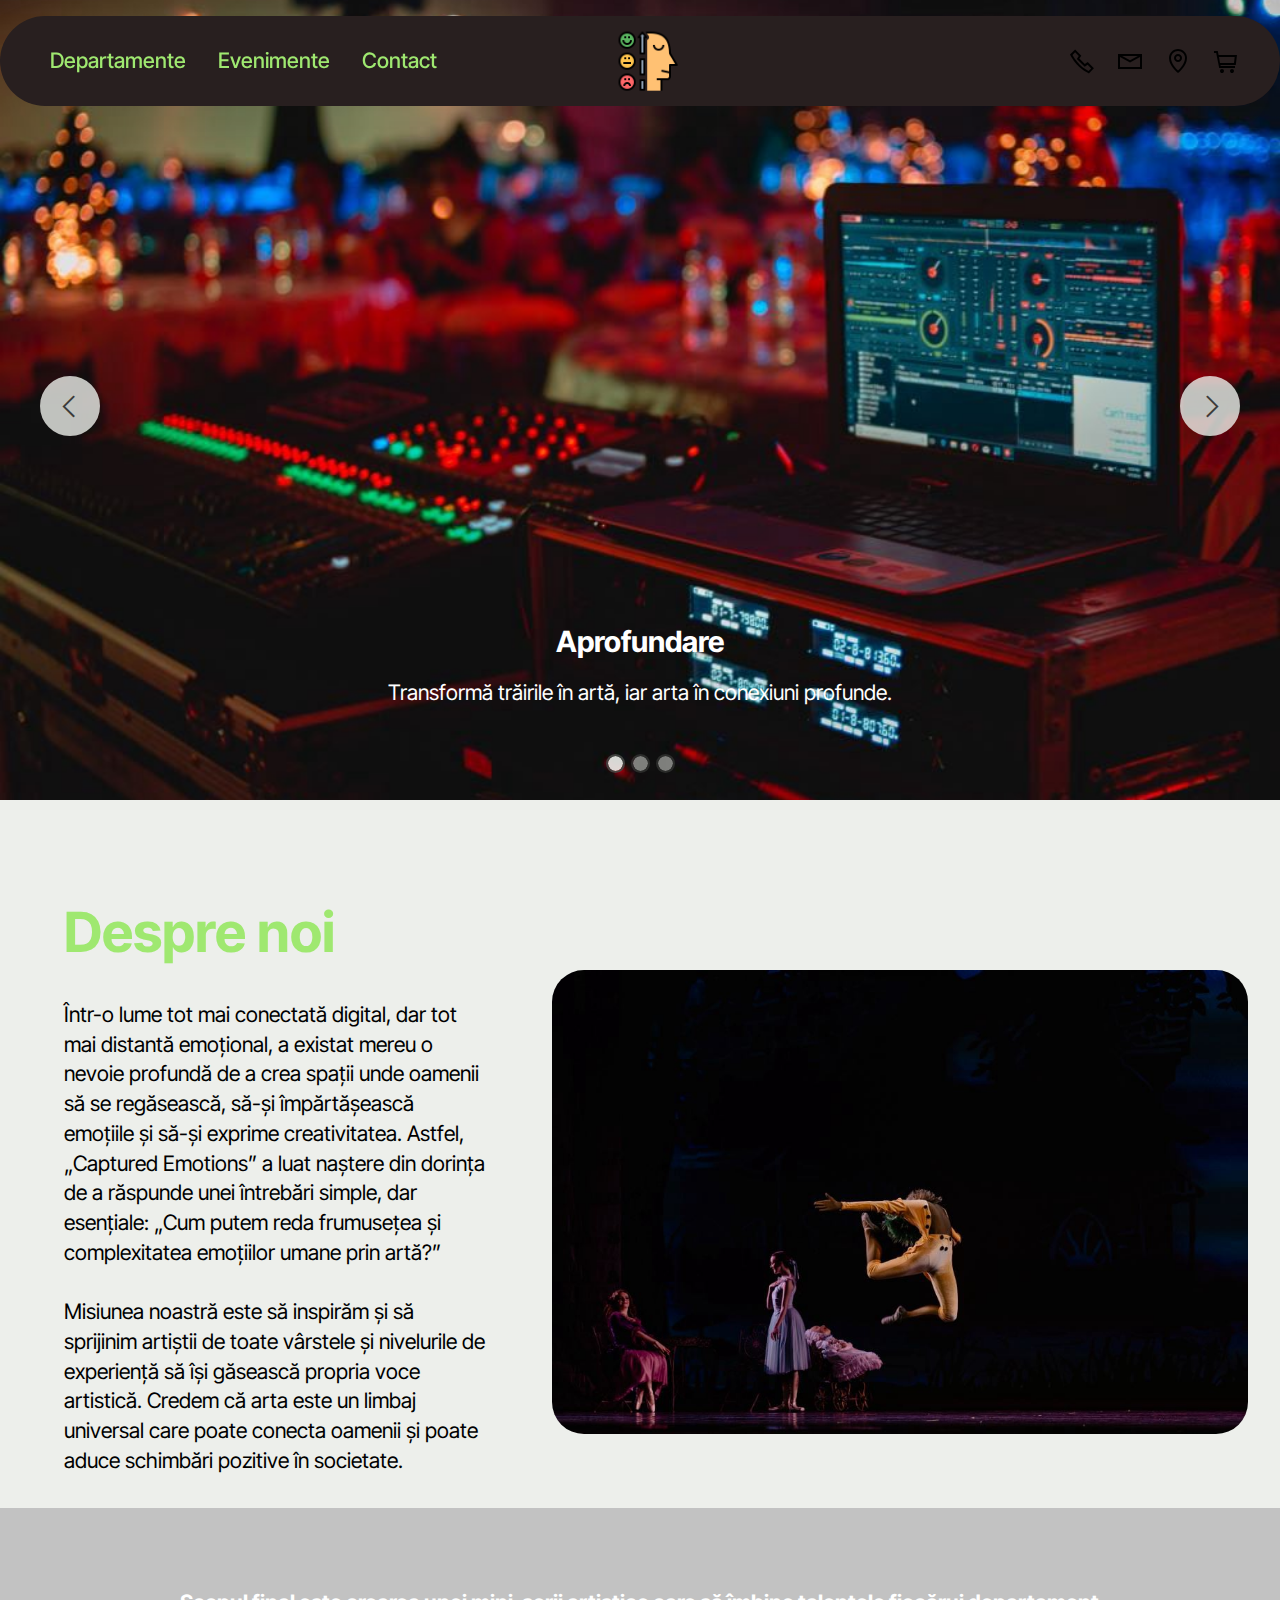
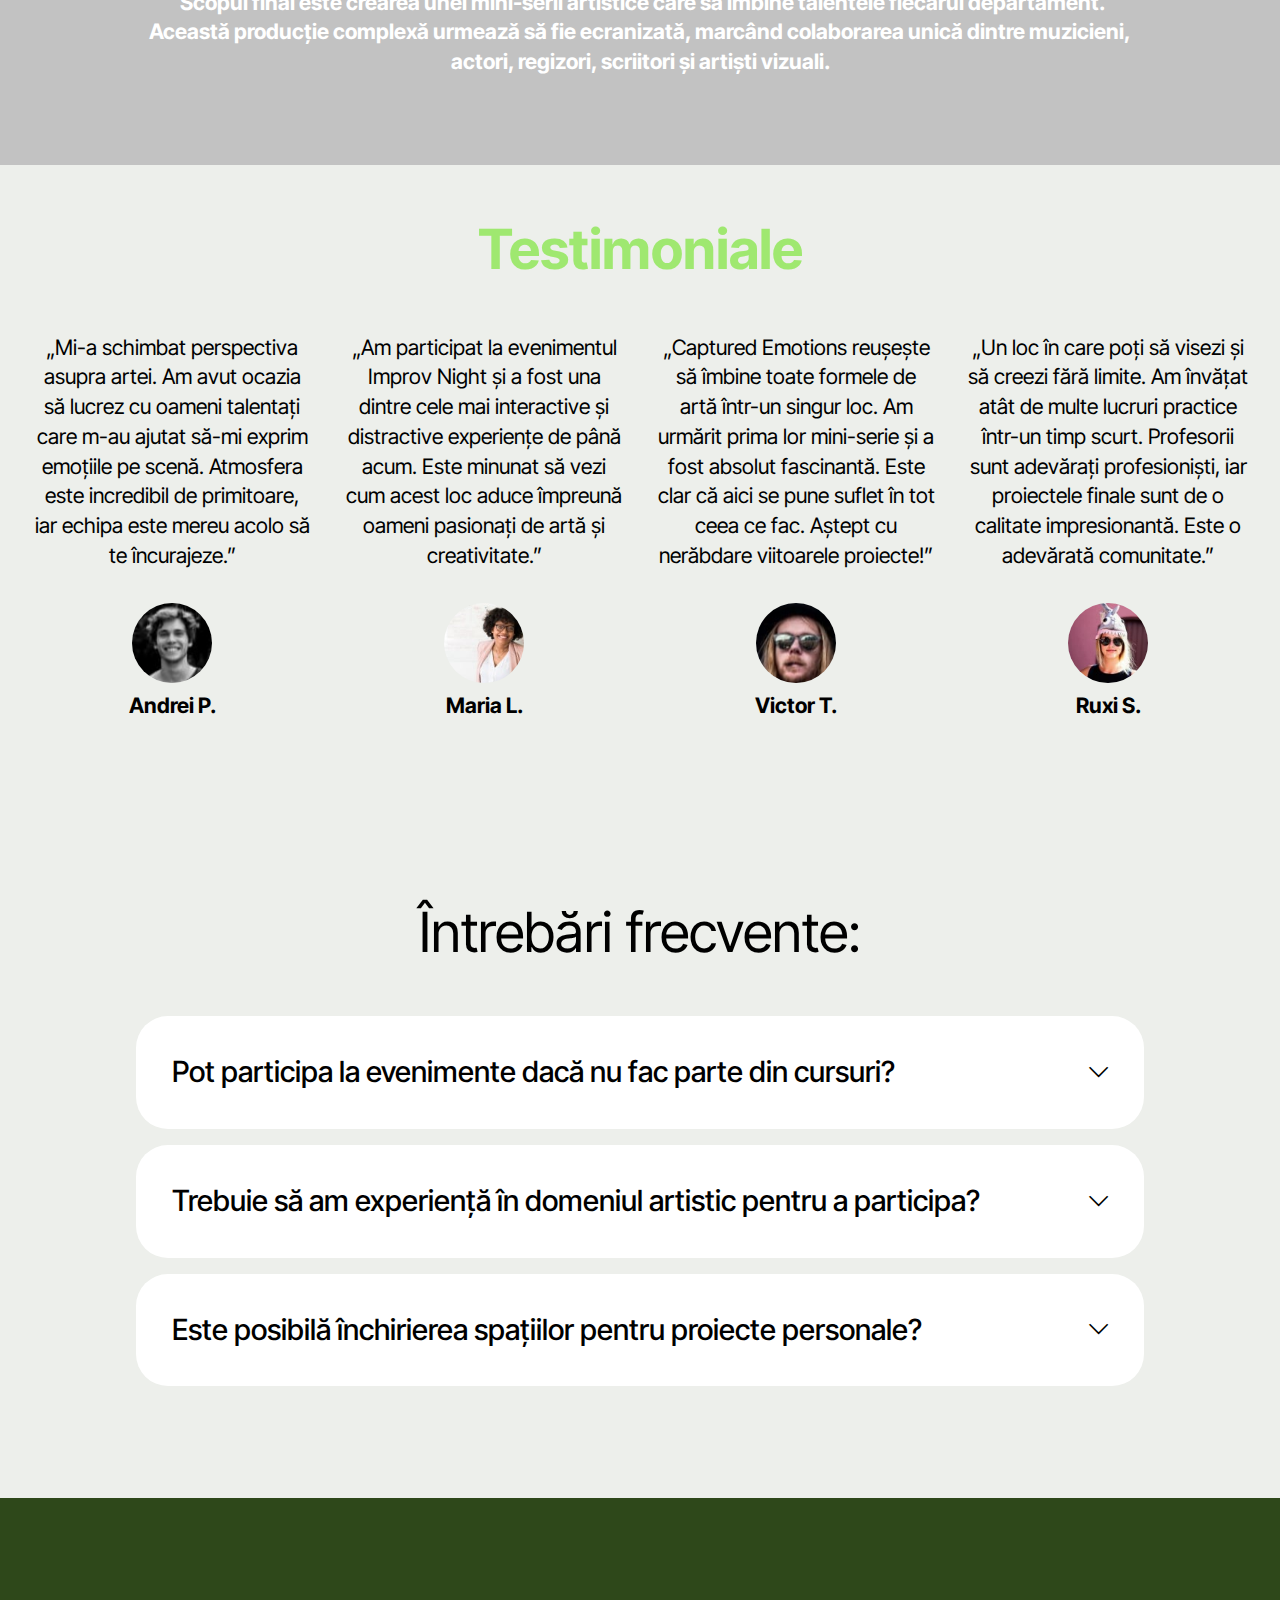
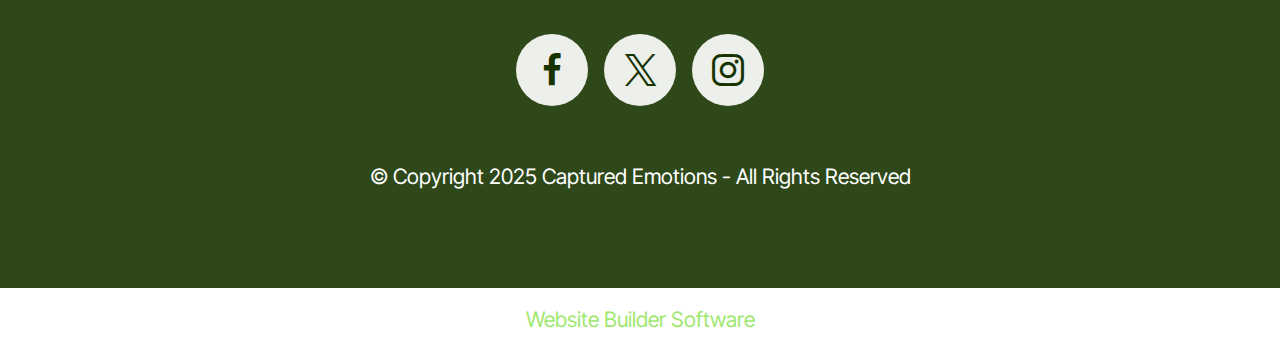
==== index.html @ 57673e03 "prima varianta a site-ului" ====
<!DOCTYPE html>
<html  >
<head>
  <!-- Site made with Mobirise Website Builder v5.9.18, https://mobirise.com -->
  <meta charset="UTF-8">
  <meta http-equiv="X-UA-Compatible" content="IE=edge">
  <meta name="generator" content="Mobirise v5.9.18, mobirise.com">
  <meta name="viewport" content="width=device-width, initial-scale=1, minimum-scale=1">
  <link rel="shortcut icon" href="assets/images/logo1-256x256.png" type="image/x-icon">
  <meta name="description" content="">
  
  
  <title>Home</title>
  <link rel="stylesheet" href="assets/web/assets/mobirise-icons2/mobirise2.css">
  <link rel="stylesheet" href="assets/bootstrap/css/bootstrap.min.css">
  <link rel="stylesheet" href="assets/bootstrap/css/bootstrap-grid.min.css">
  <link rel="stylesheet" href="assets/bootstrap/css/bootstrap-reboot.min.css">
  <link rel="stylesheet" href="assets/dropdown/css/style.css">
  <link rel="stylesheet" href="assets/socicon/css/styles.css">
  <link rel="stylesheet" href="assets/theme/css/style.css">
  <link rel="preload" href="https://fonts.googleapis.com/css?family=Inter+Tight:100,200,300,400,500,600,700,800,900,100i,200i,300i,400i,500i,600i,700i,800i,900i&display=swap" as="style" onload="this.onload=null;this.rel='stylesheet'">
  <noscript><link rel="stylesheet" href="https://fonts.googleapis.com/css?family=Inter+Tight:100,200,300,400,500,600,700,800,900,100i,200i,300i,400i,500i,600i,700i,800i,900i&display=swap"></noscript>
  <link rel="preload" as="style" href="assets/mobirise/css/mbr-additional.css?v=ZFbHJr"><link rel="stylesheet" href="assets/mobirise/css/mbr-additional.css?v=ZFbHJr" type="text/css">

  
  
  
</head>
<body>
  
  <section data-bs-version="5.1" class="menu menu3 cid-uA8SkKjH9A" once="menu" id="menu03-t">
	

	<nav class="navbar navbar-dropdown navbar-fixed-top navbar-expand-lg">
		<div class="container">
			<div class="navbar-brand">
				<span class="navbar-logo">
					
						<a href="index.html"><img src="assets/images/logo1-256x256.png" alt="logo captured emotions" style="height: 3.8rem;"></a>
					
				</span>
				
			</div>
			<button class="navbar-toggler" type="button" data-toggle="collapse" data-bs-toggle="collapse" data-target="#navbarSupportedContent" data-bs-target="#navbarSupportedContent" aria-controls="navbarNavAltMarkup" aria-expanded="false" aria-label="Toggle navigation">
				<div class="hamburger">
					<span></span>
					<span></span>
					<span></span>
					<span></span>
				</div>
			</button>
			<div class="collapse navbar-collapse" id="navbarSupportedContent">
				<ul class="navbar-nav nav-dropdown nav-right" data-app-modern-menu="true"><li class="nav-item">
						<a class="nav-link link text-primary display-4" href="page1.html">Departamente</a>
					</li>
					<li class="nav-item">
						<a class="nav-link link show text-primary display-4" href="page2.html" aria-expanded="false">Evenimente</a>
					</li>
					<li class="nav-item"><a class="nav-link link text-primary display-4" href="page3.html">Contact</a></li></ul>
				<div class="icons-menu">
					<a class="iconfont-wrapper" href="https://mobiri.se">
						<span class="p-2 mbr-iconfont mobi-mbri-phone mobi-mbri"></span>
					</a>
					<a class="iconfont-wrapper" href="https://mobiri.se">
						<span class="p-2 mbr-iconfont mobi-mbri-letter mobi-mbri"></span>
					</a>
					<a class="iconfont-wrapper" href="https://mobiri.se">
						<span class="p-2 mbr-iconfont mobi-mbri-map-pin mobi-mbri"></span>
					</a>
					<a class="iconfont-wrapper" href="https://mobiri.se">
						<span class="p-2 mbr-iconfont mobi-mbri-shopping-cart mobi-mbri"></span>
					</a>
				</div>
				
			</div>
		</div>
	</nav>
</section>

<section data-bs-version="5.1" class="slider3 cid-uA8SqcGTtY" id="slider03-u">
    
    <div class="carousel slide" id="uAfZjAQCF3" data-ride="carousel" data-bs-ride="carousel" data-interval="3000" data-bs-interval="3000">
        <ol class="carousel-indicators">
            <li data-slide-to="0" data-bs-slide-to="0" class="active" data-target="#uAfZjAQCF3" data-bs-target="#uAfZjAQCF3"></li>
            <li data-slide-to="1" data-bs-slide-to="1" data-target="#uAfZjAQCF3" data-bs-target="#uAfZjAQCF3"></li>
            <li data-slide-to="2" data-bs-slide-to="2" data-target="#uAfZjAQCF3" data-bs-target="#uAfZjAQCF3"></li>
        </ol>
        <div class="carousel-inner">
            <div class="carousel-item slider-image item active">
                <div class="item-wrapper">
                    <img class="d-block w-100" src="assets/images/sunet1-1000x667.jpg" alt="Mobirise Website Builder" data-slide-to="4" data-bs-slide-to="4">
                    
                    <div class="carousel-caption">
                        <h5 class="mbr-section-subtitle mbr-fonts-style mb-3 display-5">
                            <strong>Aprofundare</strong>
                        </h5>
                        <p class="mbr-section-text mbr-fonts-style mb-4 display-7">Transformă trăirile în artă, iar arta în conexiuni profunde.</p>
                             
                    </div>
                </div>
            </div><div class="carousel-item slider-image item">
                <div class="item-wrapper">
                    <img class="d-block w-100" src="assets/images/music1-1000x667.jpg" alt="Băiat care cântă la chitară cu multe lumini în spate" data-slide-to="0" data-bs-slide-to="0">
                    
                    <div class="carousel-caption">
                        <h5 class="mbr-section-subtitle mbr-fonts-style mb-3 display-5"><strong>Inspirație</strong></h5>
                        <p class="mbr-section-text mbr-fonts-style mb-4 display-7">Creează fără limite, trăiește fără rețineri.</p>
                             
                    </div>
                </div>
            </div>
            <div class="carousel-item slider-image item">
                <div class="item-wrapper">
                    <img class="d-block w-100" src="assets/images/jam1-1000x667.jpg" alt="Grup de oameni care asteaptă să intre la un eveniment" data-slide-to="1" data-bs-slide-to="1">
                    
                    <div class="carousel-caption">
                        <h5 class="mbr-section-subtitle mbr-fonts-style mb-3 display-5">
                            <strong>Experiență</strong>
                        </h5>
                        <p class="mbr-section-text mbr-fonts-style mb-4 display-7">Fiecare emoție are o poveste. Spune-o prin artă.</p>
                             
                    </div>
                </div>
            </div>
            
        </div>
        <a class="carousel-control carousel-control-prev" role="button" data-slide="prev" data-bs-slide="prev" href="#uAfZjAQCF3">
            <span class="mobi-mbri mobi-mbri-arrow-prev" aria-hidden="true"></span>
            <span class="sr-only visually-hidden">Previous</span>
        </a>
        <a class="carousel-control carousel-control-next" role="button" data-slide="next" data-bs-slide="next" href="#uAfZjAQCF3">
            <span class="mobi-mbri mobi-mbri-arrow-next" aria-hidden="true"></span>
            <span class="sr-only visually-hidden">Next</span>
        </a>
    </div>
</section>

<section data-bs-version="5.1" class="start article2 cid-uzYpY2FoyT" id="article02-2">
	

	
	

	<div class="container">
		<div class="row justify-content-center">
			<div class="col-12 col-md-12 col-lg-7 image-wrapper">
				<img class="w-100" src="assets/images/teatru1-1000x667.jpg" alt="grup de persoane care fac repetiții pentru o coregrafie.">
			</div>
			<div class="col-12 col-md-12 col-lg">
				<div class="text-wrapper align-left">
					<h1 class="mbr-section-title mbr-fonts-style mb-4 display-2"><strong>Despre noi</strong></h1>
					<p class="mbr-text align-left mbr-fonts-style mb-4 display-7">Într-o lume tot mai conectată digital, dar tot mai distantă emoțional, a existat mereu o nevoie profundă de a crea spații unde oamenii să se regăsească, să-și împărtășească emoțiile și să-și exprime creativitatea. Astfel, „Captured Emotions” a luat naștere din dorința de a răspunde unei întrebări simple, dar esențiale: „Cum putem reda frumusețea și complexitatea emoțiilor umane prin artă?”
<br>
<br>Misiunea noastră este să inspirăm și să sprijinim artiștii de toate vârstele și nivelurile de experiență să își găsească propria voce artistică. Credem că arta este un limbaj universal care poate conecta oamenii și poate aduce schimbări pozitive în societate.</p>
					
				</div>
			</div>
		</div>
	</div>
</section>

<section data-bs-version="5.1" class="article14 cid-uzYr34WGi6" id="article14-9">
    
    <div class="container">
        <div class="row justify-content-center">
            <div class="col-md-12 col-lg-10">
                <h3 class="mbr-section-title mbr-fonts-style display-7"><strong>&nbsp;Scopul final este crearea unei mini-serii artistice care să îmbine talentele fiecărui departament. Această producție complexă urmează să fie ecranizată, marcând colaborarea unică dintre muzicieni, actori, regizori, scriitori și artiști vizuali.</strong></h3>
                
            </div>
        </div>
    </div>
</section>

<section data-bs-version="5.1" class="people05 cid-uAb0Muv2iM" id="people05-v">
	

	
	
	<div class="container">
		<div class="row mb-5 justify-content-center">
			<div class="col-12 mb-0 content-head">
				<h3 class="mbr-section-title mbr-fonts-style align-center mb-0 display-2"><strong>Testimoniale</strong></h3>
				
			</div>
		</div>
		<div class="row">
			<div class="item features-without-image col-12 col-md-6 col-lg-3 active">
				<div class="item-wrapper">
					<div class="card-box align-left">
						<p class="card-text mbr-fonts-style display-7">„Mi-a schimbat perspectiva asupra artei. Am avut ocazia să lucrez cu oameni talentați care m-au ajutat să-mi exprim emoțiile pe scenă. Atmosfera este incredibil de primitoare, iar echipa este mereu acolo să te încurajeze.”</p>
						<div class="img-wrapper mt-4 mb-2">
							<img src="assets/images/andrei-160x93.jpeg" alt="poză alb negru cu un bărbat care zâmbește" data-slide-to="0" data-bs-slide-to="0">
						</div>
						<h5 class="card-title mbr-fonts-style display-7"><strong>Andrei P.</strong></h5>
					</div>
				</div>
			</div>
			<div class="item features-without-image col-12 col-md-6 col-lg-3">
				<div class="item-wrapper">
					<div class="card-box align-left">
						<p class="card-text mbr-fonts-style display-7">
							„Am participat la evenimentul Improv Night și a fost una dintre cele mai interactive și distractive experiențe de până acum. Este minunat să vezi cum acest loc aduce împreună oameni pasionați de artă și creativitate.”
						</p>
						<div class="img-wrapper mt-4 mb-2">
							<img src="assets/images/maria-160x107.jpg" data-slide-to="1" data-bs-slide-to="1" alt="femeie cu ochelari și păr afro, îmbracată într-un cardigan">
						</div>
						<h5 class="card-title mbr-fonts-style display-7"><strong>Maria L.</strong></h5>
					</div>
				</div>
			</div>
			<div class="item features-without-image col-12 col-md-6 col-lg-3">
				<div class="item-wrapper">
					<div class="card-box align-left">
						<p class="card-text mbr-fonts-style display-7">
							„Captured Emotions reușește să îmbine toate formele de artă într-un singur loc. Am urmărit prima lor mini-serie și a fost absolut fascinantă. Este clar că aici se pune suflet în tot ceea ce fac. Aștept cu nerăbdare viitoarele proiecte!”
						</p>
						<div class="img-wrapper mt-4 mb-2">
							<img src="assets/images/victor-160x107.jpeg" data-slide-to="2" data-bs-slide-to="2" alt="bărbat cu barbă și păr lung blond care poartă pălărie și ochelari de soare">
						</div>
						<h5 class="card-title mbr-fonts-style display-7"><strong>Victor T.</strong></h5>
					</div>
				</div>
			</div>
			
			<div class="item features-without-image col-12 col-md-6 col-lg-3">
				<div class="item-wrapper">
					<div class="card-box align-left">
						<p class="card-text mbr-fonts-style display-7">„Un loc în care poți să visezi și să creezi fără limite. Am învățat atât de multe lucruri practice într-un timp scurt. Profesorii sunt adevărați profesioniști, iar proiectele finale sunt de o calitate impresionantă. Este o adevărată comunitate.”</p>
						<div class="img-wrapper mt-4 mb-2">
							<img src="assets/images/ruxi-160x107.jpg" data-slide-to="5" data-bs-slide-to="6" alt="fată care poartă o caciulă cu rechin și ochelari de soare">
						</div>
						<h5 class="card-title mbr-fonts-style display-7"><strong>Ruxi S.</strong></h5>
					</div>
				</div>
			</div>
			
		</div>
	</div>
</section>

<section data-bs-version="5.1" class="list1 cid-uAfTTfN4Ok" id="list01-18">	
    
	
	<div class="container">
		<div class="row justify-content-center">
			<div class="col-12 col-md-12 col-lg-10 m-auto">
				<div class="content">
					<div class="row justify-content-center mb-5">
						<div class="col-12 content-head">
							<div class="mbr-section-head">
								<h4 class="mbr-section-title mbr-fonts-style align-center mb-0 display-2">Întrebări frecvente:</h4>
								
							</div>
						</div>
					</div>
					<div id="bootstrap-accordion_30" class="panel-group accordionStyles accordion" role="tablist" aria-multiselectable="true">
						<div class="card">
							<div class="card-header" role="tab" id="headingOne">
								<a role="button" class="panel-title collapsed" data-toggle="collapse" data-bs-toggle="collapse" data-core="" href="#collapse1_30" aria-expanded="false" aria-controls="collapse1">
									<h6 class="panel-title-edit mbr-semibold mbr-fonts-style mb-0 display-5">Pot participa la evenimente dacă nu fac parte din cursuri?</h6>
									<span class="sign mbr-iconfont mobi-mbri-arrow-down"></span>
								</a>
							</div>
							<div id="collapse1_30" class="panel-collapse noScroll collapse" role="tabpanel" aria-labelledby="headingOne" data-parent="#accordion" data-bs-parent="#bootstrap-accordion_30">
								<div class="panel-body">
									<p class="mbr-fonts-style panel-text display-7">
										Da! Evenimentele noastre, precum Improv Tuesday și Jam Thursday, sunt deschise atât cursanților, cât și publicului larg. Dacă ești interesat să participi activ, înscrie-te pe lista de participanți înainte de eveniment. Publicul este întotdeauna binevenit să susțină și să se bucure de spectacol.
									</p>
								</div>
							</div>
						</div>
						<div class="card">
							<div class="card-header" role="tab" id="headingOne">
								<a role="button" class="panel-title collapsed" data-toggle="collapse" data-bs-toggle="collapse" data-core="" href="#collapse2_30" aria-expanded="false" aria-controls="collapse2">
									<h6 class="panel-title-edit mbr-semibold mbr-fonts-style mb-0 display-5">Trebuie să am experiență în domeniul artistic pentru a participa?</h6>
									<span class="sign mbr-iconfont mobi-mbri-arrow-down"></span>
								</a>
							</div>
							<div id="collapse2_30" class="panel-collapse noScroll collapse" role="tabpanel" aria-labelledby="headingOne" data-parent="#accordion" data-bs-parent="#bootstrap-accordion_30">
								<div class="panel-body">
									<p class="mbr-fonts-style panel-text display-7">Nu, nu este necesar să ai experiență! Programele noastre sunt deschise tuturor, indiferent dacă ești începător sau ai deja cunoștințe avansate. Scopul nostru este să încurajăm exprimarea emoțiilor și dezvoltarea creativității într-un mediu prietenos și colaborativ.</p>
								</div>
							</div>
						</div>
						<div class="card">
							<div class="card-header" role="tab" id="headingOne">
								<a role="button" class="panel-title collapsed" data-toggle="collapse" data-bs-toggle="collapse" data-core="" href="#collapse3_30" aria-expanded="false" aria-controls="collapse3">
									<h6 class="panel-title-edit mbr-semibold mbr-fonts-style mb-0 display-5">Este posibilă închirierea spațiilor pentru proiecte personale?</h6>
									<span class="sign mbr-iconfont mobi-mbri-arrow-down"></span>
								</a>
							</div>
							<div id="collapse3_30" class="panel-collapse noScroll collapse" role="tabpanel" aria-labelledby="headingOne" data-parent="#accordion" data-bs-parent="#bootstrap-accordion_30">
								<div class="panel-body">
									<p class="mbr-fonts-style panel-text display-7">Desigur! Punem la dispoziție săli de repetiție pentru muzică, scene pentru dans și teatru, precum și studiouri de arte vizuale. Pentru disponibilitate și tarife, te rugăm să ne contactezi la capturedemotions@gmail.com.</p>
								</div>
							</div>
						</div>
						
						
						
					</div>
				</div>
			</div>
		</div>
	</div>
</section>

<section data-bs-version="5.1" class="footer3 cid-uAfP8tw68P" once="footers" id="footer03-17">

        

    

    <div class="container">
        <div class="row">
            

            <div class="col-12 mt-4">
                <div class="social-row">
                    <div class="soc-item">
                        <a href="https://facebook.com/" target="_blank">
                            <span class="mbr-iconfont display-7 socicon-facebook socicon"></span>
                        </a>
                    </div>
                    <div class="soc-item">
                        <a href="https://x.com/" target="_blank">
                            <span class="mbr-iconfont socicon-twitter socicon"></span>
                        </a>
                    </div>
                    <div class="soc-item">
                        <a href="https://instagram.com/" target="_blank">
                            <span class="mbr-iconfont socicon-instagram socicon"></span>
                        </a>
                    </div>
                    
                    
                </div>
            </div>
            <div class="col-12 mt-5">
                <p class="mbr-fonts-style copyright display-7">
                    © Copyright 2025 Captured Emotions - All Rights Reserved
                </p>
            </div>
        </div>
    </div>
</section><section class="display-7" style="padding: 0;align-items: center;justify-content: center;flex-wrap: wrap;    align-content: center;display: flex;position: relative;height: 4rem;"><a href="https://mobiri.se/3699355" style="flex: 1 1;height: 4rem;position: absolute;width: 100%;z-index: 1;"><img alt="" style="height: 4rem;" src="[data-uri]"></a><p style="margin: 0;text-align: center;" class="display-7">&#8204;</p><a style="z-index:1" href="https://mobirise.com"> Website Builder Software</a></section><script src="assets/bootstrap/js/bootstrap.bundle.min.js"></script>  <script src="assets/smoothscroll/smooth-scroll.js"></script>  <script src="assets/ytplayer/index.js"></script>  <script src="assets/dropdown/js/navbar-dropdown.js"></script>  <script src="assets/mbr-switch-arrow/mbr-switch-arrow.js"></script>  <script src="assets/theme/js/script.js"></script>  
  
  
</body>
</html>
---- assets/web/assets/mobirise-icons2/mobirise2.css ----
@font-face {
  font-family: 'Moririse2';
  font-display: swap;
  src:  url('mobirise2.eot?f2bix4');
  src:  url('mobirise2.eot?f2bix4#iefix') format('embedded-opentype'),
    url('mobirise2.ttf?f2bix4') format('truetype'),
    url('mobirise2.woff?f2bix4') format('woff'),
    url('mobirise2.svg?f2bix4#mobirise2') format('svg');
  font-weight: normal;
  font-style: normal;
}

[class^="mobi-"], [class*=" mobi-"] {
  /* use !important to prevent issues with browser extensions that change fonts */
  font-family: 'Moririse2' !important;
  speak: none;
  font-style: normal;
  font-weight: normal;
  font-variant: normal;
  text-transform: none;
  line-height: 1;

  /* Better Font Rendering =========== */
  -webkit-font-smoothing: antialiased;
  -moz-osx-font-smoothing: grayscale;
}

.mobi-mbri-add-submenu:before {
  content: "\e900";
}
.mobi-mbri-alert:before {
  content: "\e901";
}
.mobi-mbri-align-center:before {
  content: "\e902";
}
.mobi-mbri-align-justify:before {
  content: "\e903";
}
.mobi-mbri-align-left:before {
  content: "\e904";
}
.mobi-mbri-align-right:before {
  content: "\e905";
}
.mobi-mbri-android:before {
  content: "\e906";
}
.mobi-mbri-apple:before {
  content: "\e907";
}
.mobi-mbri-arrow-down:before {
  content: "\e908";
}
.mobi-mbri-arrow-next:before {
  content: "\e909";
}
.mobi-mbri-arrow-prev:before {
  content: "\e90a";
}
.mobi-mbri-arrow-up:before {
  content: "\e90b";
}
.mobi-mbri-bold:before {
  content: "\e90c";
}
.mobi-mbri-bookmark:before {
  content: "\e90d";
}
.mobi-mbri-bootstrap:before {
  content: "\e90e";
}
.mobi-mbri-briefcase:before {
  content: "\e90f";
}
.mobi-mbri-browse:before {
  content: "\e910";
}
.mobi-mbri-bulleted-list:before {
  content: "\e911";
}
.mobi-mbri-calendar:before {
  content: "\e912";
}
.mobi-mbri-camera:before {
  content: "\e913";
}
.mobi-mbri-cart-add:before {
  content: "\e914";
}
.mobi-mbri-cart-full:before {
  content: "\e915";
}
.mobi-mbri-cash:before {
  content: "\e916";
}
.mobi-mbri-change-style:before {
  content: "\e917";
}
.mobi-mbri-chat:before {
  content: "\e918";
}
.mobi-mbri-clock:before {
  content: "\e919";
}
.mobi-mbri-close:before {
  content: "\e91a";
}
.mobi-mbri-cloud:before {
  content: "\e91b";
}
.mobi-mbri-code:before {
  content: "\e91c";
}
.mobi-mbri-contact-form:before {
  content: "\e91d";
}
.mobi-mbri-credit-card:before {
  content: "\e91e";
}
.mobi-mbri-cursor-click:before {
  content: "\e91f";
}
.mobi-mbri-cust-feedback:before {
  content: "\e920";
}
.mobi-mbri-database:before {
  content: "\e921";
}
.mobi-mbri-delivery:before {
  content: "\e922";
}
.mobi-mbri-desktop:before {
  content: "\e923";
}
.mobi-mbri-devices:before {
  content: "\e924";
}
.mobi-mbri-down:before {
  content: "\e925";
}
.mobi-mbri-download-2:before {
  content: "\e926";
}
.mobi-mbri-download:before {
  content: "\e927";
}
.mobi-mbri-drag-n-drop-2:before {
  content: "\e928";
}
.mobi-mbri-drag-n-drop:before {
  content: "\e929";
}
.mobi-mbri-edit-2:before {
  content: "\e92a";
}
.mobi-mbri-edit:before {
  content: "\e92b";
}
.mobi-mbri-error:before {
  content: "\e92c";
}
.mobi-mbri-extension:before {
  content: "\e92d";
}
.mobi-mbri-features:before {
  content: "\e92e";
}
.mobi-mbri-file:before {
  content: "\e92f";
}
.mobi-mbri-flag:before {
  content: "\e930";
}
.mobi-mbri-folder:before {
  content: "\e931";
}
.mobi-mbri-gift:before {
  content: "\e932";
}
.mobi-mbri-github:before {
  content: "\e933";
}
.mobi-mbri-globe-2:before {
  content: "\e934";
}
.mobi-mbri-globe:before {
  content: "\e935";
}
.mobi-mbri-growing-chart:before {
  content: "\e936";
}
.mobi-mbri-hearth:before {
  content: "\e937";
}
.mobi-mbri-help:before {
  content: "\e938";
}
.mobi-mbri-home:before {
  content: "\e939";
}
.mobi-mbri-hot-cup:before {
  content: "\e93a";
}
.mobi-mbri-idea:before {
  content: "\e93b";
}
.mobi-mbri-image-gallery:before {
  content: "\e93c";
}
.mobi-mbri-image-slider:before {
  content: "\e93d";
}
.mobi-mbri-info:before {
  content: "\e93e";
}
.mobi-mbri-italic:before {
  content: "\e93f";
}
.mobi-mbri-key:before {
  content: "\e940";
}
.mobi-mbri-laptop:before {
  content: "\e941";
}
.mobi-mbri-layers:before {
  content: "\e942";
}
.mobi-mbri-left-right:before {
  content: "\e943";
}
.mobi-mbri-left:before {
  content: "\e944";
}
.mobi-mbri-letter:before {
  content: "\e945";
}
.mobi-mbri-like:before {
  content: "\e946";
}
.mobi-mbri-link:before {
  content: "\e947";
}
.mobi-mbri-lock:before {
  content: "\e948";
}
.mobi-mbri-login:before {
  content: "\e949";
}
.mobi-mbri-logout:before {
  content: "\e94a";
}
.mobi-mbri-magic-stick:before {
  content: "\e94b";
}
.mobi-mbri-map-pin:before {
  content: "\e94c";
}
.mobi-mbri-menu:before {
  content: "\e94d";
}
.mobi-mbri-mobile-2:before {
  content: "\e94e";
}
.mobi-mbri-mobile-horizontal:before {
  content: "\e94f";
}
.mobi-mbri-mobile:before {
  content: "\e950";
}
.mobi-mbri-mobirise:before {
  content: "\e951";
}
.mobi-mbri-more-horizontal:before {
  content: "\e952";
}
.mobi-mbri-more-vertical:before {
  content: "\e953";
}
.mobi-mbri-music:before {
  content: "\e954";
}
.mobi-mbri-new-file:before {
  content: "\e955";
}
.mobi-mbri-numbered-list:before {
  content: "\e956";
}
.mobi-mbri-opened-folder:before {
  content: "\e957";
}
.mobi-mbri-pages:before {
  content: "\e958";
}
.mobi-mbri-paper-plane:before {
  content: "\e959";
}
.mobi-mbri-paperclip:before {
  content: "\e95a";
}
.mobi-mbri-phone:before {
  content: "\e95b";
}
.mobi-mbri-photo:before {
  content: "\e95c";
}
.mobi-mbri-photos:before {
  content: "\e95d";
}
.mobi-mbri-pin:before {
  content: "\e95e";
}
.mobi-mbri-play:before {
  content: "\e95f";
}
.mobi-mbri-plus:before {
  content: "\e960";
}
.mobi-mbri-preview:before {
  content: "\e961";
}
.mobi-mbri-print:before {
  content: "\e962";
}
.mobi-mbri-protect:before {
  content: "\e963";
}
.mobi-mbri-question:before {
  content: "\e964";
}
.mobi-mbri-quote-left:before {
  content: "\e965";
}
.mobi-mbri-quote-right:before {
  content: "\e966";
}
.mobi-mbri-redo:before {
  content: "\e967";
}
.mobi-mbri-refresh:before {
  content: "\e968";
}
.mobi-mbri-responsive-2:before {
  content: "\e969";
}
.mobi-mbri-responsive:before {
  content: "\e96a";
}
.mobi-mbri-right:before {
  content: "\e96b";
}
.mobi-mbri-rocket:before {
  content: "\e96c";
}
.mobi-mbri-sad-face:before {
  content: "\e96d";
}
.mobi-mbri-sale:before {
  content: "\e96e";
}
.mobi-mbri-save:before {
  content: "\e96f";
}
.mobi-mbri-search:before {
  content: "\e970";
}
.mobi-mbri-setting-2:before {
  content: "\e971";
}
.mobi-mbri-setting-3:before {
  content: "\e972";
}
.mobi-mbri-setting:before {
  content: "\e973";
}
.mobi-mbri-share:before {
  content: "\e974";
}
.mobi-mbri-shopping-bag:before {
  content: "\e975";
}
.mobi-mbri-shopping-basket:before {
  content: "\e976";
}
.mobi-mbri-shopping-cart:before {
  content: "\e977";
}
.mobi-mbri-sites:before {
  content: "\e978";
}
.mobi-mbri-smile-face:before {
  content: "\e979";
}
.mobi-mbri-speed:before {
  content: "\e97a";
}
.mobi-mbri-star:before {
  content: "\e97b";
}
.mobi-mbri-success:before {
  content: "\e97c";
}
.mobi-mbri-sun:before {
  content: "\e97d";
}
.mobi-mbri-sun2:before {
  content: "\e97e";
}
.mobi-mbri-tablet-vertical:before {
  content: "\e97f";
}
.mobi-mbri-tablet:before {
  content: "\e980";
}
.mobi-mbri-target:before {
  content: "\e981";
}
.mobi-mbri-timer:before {
  content: "\e982";
}
.mobi-mbri-to-ftp:before {
  content: "\e983";
}
.mobi-mbri-to-local-drive:before {
  content: "\e984";
}
.mobi-mbri-touch-swipe:before {
  content: "\e985";
}
.mobi-mbri-touch:before {
  content: "\e986";
}
.mobi-mbri-trash:before {
  content: "\e987";
}
.mobi-mbri-underline:before {
  content: "\e988";
}
.mobi-mbri-undo:before {
  content: "\e989";
}
.mobi-mbri-unlink:before {
  content: "\e98a";
}
.mobi-mbri-unlock:before {
  content: "\e98b";
}
.mobi-mbri-up-down:before {
  content: "\e98c";
}
.mobi-mbri-up:before {
  content: "\e98d";
}
.mobi-mbri-update:before {
  content: "\e98e";
}
.mobi-mbri-upload-2:before {
  content: "\e98f";
}
.mobi-mbri-upload:before {
  content: "\e990";
}
.mobi-mbri-user-2:before {
  content: "\e991";
}
.mobi-mbri-user:before {
  content: "\e992";
}
.mobi-mbri-users:before {
  content: "\e993";
}
.mobi-mbri-video-play:before {
  content: "\e994";
}
.mobi-mbri-video:before {
  content: "\e995";
}
.mobi-mbri-watch:before {
  content: "\e996";
}
.mobi-mbri-website-theme-2:before {
  content: "\e997";
}
.mobi-mbri-website-theme:before {
  content: "\e998";
}
.mobi-mbri-wifi:before {
  content: "\e999";
}
.mobi-mbri-windows:before {
  content: "\e99a";
}
.mobi-mbri-zoom-in:before {
  content: "\e99b";
}
.mobi-mbri-zoom-out:before {
  content: "\e99c";
}
---- assets/dropdown/css/style.css ----
.navbar-dropdown {
  left: 0;
  padding: 0;
  position: absolute;
  right: 0;
  top: 0;
  transition: all 0.45s ease;
  z-index: 1030;
  background: #282828; }
  .navbar-dropdown .navbar-logo {
    margin-right: 0.8rem;
    transition: margin 0.3s ease-in-out;
    vertical-align: middle; }
    .navbar-dropdown .navbar-logo img {
      height: 3.125rem;
      transition: all 0.3s ease-in-out; }
    .navbar-dropdown .navbar-logo.mbr-iconfont {
      font-size: 3.125rem;
      line-height: 3.125rem; }
  .navbar-dropdown .navbar-caption {
    font-weight: 700;
    white-space: normal;
    vertical-align: -4px;
    line-height: 3.125rem !important; }
    .navbar-dropdown .navbar-caption, .navbar-dropdown .navbar-caption:hover {
      color: inherit;
      text-decoration: none; }
  .navbar-dropdown .mbr-iconfont + .navbar-caption {
    vertical-align: -1px; }
  .navbar-dropdown.navbar-fixed-top {
    position: fixed; }
  .navbar-dropdown .navbar-brand span {
    vertical-align: -4px; }
  .navbar-dropdown.bg-color.transparent {
    background: none; }
  .navbar-dropdown.navbar-short .navbar-brand {
    padding: 0.625rem 0; }
    .navbar-dropdown.navbar-short .navbar-brand span {
      vertical-align: -1px; }
  .navbar-dropdown.navbar-short .navbar-caption {
    line-height: 2.375rem !important;
    vertical-align: -2px; }
  .navbar-dropdown.navbar-short .navbar-logo {
    margin-right: 0.5rem; }
    .navbar-dropdown.navbar-short .navbar-logo img {
      height: 2.375rem; }
    .navbar-dropdown.navbar-short .navbar-logo.mbr-iconfont {
      font-size: 2.375rem;
      line-height: 2.375rem; }
  .navbar-dropdown.navbar-short .mbr-table-cell {
    height: 3.625rem; }
  .navbar-dropdown .navbar-close {
    left: 0.6875rem;
    position: fixed;
    top: 0.75rem;
    z-index: 1000; }
  .navbar-dropdown .hamburger-icon {
    content: "";
    display: inline-block;
    vertical-align: middle;
    width: 16px;
    -webkit-box-shadow: 0 -6px 0 1px #282828,0 0 0 1px #282828,0 6px 0 1px #282828;
    -moz-box-shadow: 0 -6px 0 1px #282828,0 0 0 1px #282828,0 6px 0 1px #282828;
    box-shadow: 0 -6px 0 1px #282828,0 0 0 1px #282828,0 6px 0 1px #282828; }

.dropdown-menu .dropdown-toggle[data-toggle="dropdown-submenu"]::after {
  border-bottom: 0.35em solid transparent;
  border-left: 0.35em solid;
  border-right: 0;
  border-top: 0.35em solid transparent;
  margin-left: 0.3rem; }

.dropdown-menu .dropdown-item:focus {
  outline: 0; }

.nav-dropdown {
  font-size: 0.75rem;
  font-weight: 500;
  height: auto !important; }
  .nav-dropdown .nav-btn {
    padding-left: 1rem; }
  .nav-dropdown .link {
    margin: .667em 1.667em;
    font-weight: 500;
    padding: 0;
    transition: color .2s ease-in-out; }
    .nav-dropdown .link.dropdown-toggle {
      margin-right: 2.583em; }
      .nav-dropdown .link.dropdown-toggle::after {
        margin-left: .25rem;
        border-top: 0.35em solid;
        border-right: 0.35em solid transparent;
        border-left: 0.35em solid transparent;
        border-bottom: 0; }
      .nav-dropdown .link.dropdown-toggle[aria-expanded="true"] {
        margin: 0;
        padding: 0.667em 3.263em  0.667em 1.667em; }
  .nav-dropdown .link::after,
  .nav-dropdown .dropdown-item::after {
    color: inherit; }
  .nav-dropdown .btn {
    font-size: 0.75rem;
    font-weight: 700;
    letter-spacing: 0;
    margin-bottom: 0;
    padding-left: 1.25rem;
    padding-right: 1.25rem; }
  .nav-dropdown .dropdown-menu {
    border-radius: 0;
    border: 0;
    left: 0;
    margin: 0;
    padding-bottom: 1.25rem;
    padding-top: 1.25rem;
    position: relative; }
  .nav-dropdown .dropdown-submenu {
    margin-left: 0.125rem;
    top: 0; }
  .nav-dropdown .dropdown-item {
    font-weight: 500;
    line-height: 2;
    padding: 0.3846em 4.615em 0.3846em 1.5385em;
    position: relative;
    transition: color .2s ease-in-out, background-color .2s ease-in-out; }
    .nav-dropdown .dropdown-item::after {
      margin-top: -0.3077em;
      position: absolute;
      right: 1.1538em;
      top: 50%; }
    .nav-dropdown .dropdown-item:focus, .nav-dropdown .dropdown-item:hover {
      background: none; }

@media (max-width: 767px) {
  .nav-dropdown.navbar-toggleable-sm {
    bottom: 0;
    display: none;
    left: 0;
    overflow-x: hidden;
    position: fixed;
    top: 0;
    transform: translateX(-100%);
    -ms-transform: translateX(-100%);
    -webkit-transform: translateX(-100%);
    width: 18.75rem;
    z-index: 999; } }
.nav-dropdown.navbar-toggleable-xl {
  bottom: 0;
  display: none;
  left: 0;
  overflow-x: hidden;
  position: fixed;
  top: 0;
  transform: translateX(-100%);
  -ms-transform: translateX(-100%);
  -webkit-transform: translateX(-100%);
  width: 18.75rem;
  z-index: 999; }

.nav-dropdown-sm {
  display: block !important;
  overflow-x: hidden;
  overflow: auto;
  padding-top: 3.875rem; }
  .nav-dropdown-sm::after {
    content: "";
    display: block;
    height: 3rem;
    width: 100%; }
  .nav-dropdown-sm.collapse.in ~ .navbar-close {
    display: block !important; }
  .nav-dropdown-sm.collapsing, .nav-dropdown-sm.collapse.in {
    transform: translateX(0);
    -ms-transform: translateX(0);
    -webkit-transform: translateX(0);
    transition: all 0.25s ease-out;
    -webkit-transition: all 0.25s ease-out;
    background: #282828; }
  .nav-dropdown-sm.collapsing[aria-expanded="false"] {
    transform: translateX(-100%);
    -ms-transform: translateX(-100%);
    -webkit-transform: translateX(-100%); }
  .nav-dropdown-sm .nav-item {
    display: block;
    margin-left: 0 !important;
    padding-left: 0; }
  .nav-dropdown-sm .link,
  .nav-dropdown-sm .dropdown-item {
    border-top: 1px dotted rgba(255, 255, 255, 0.1);
    font-size: 0.8125rem;
    line-height: 1.6;
    margin: 0 !important;
    padding: 0.875rem 2.4rem 0.875rem 1.5625rem !important;
    position: relative;
    white-space: normal; }
    .nav-dropdown-sm .link:focus, .nav-dropdown-sm .link:hover,
    .nav-dropdown-sm .dropdown-item:focus,
    .nav-dropdown-sm .dropdown-item:hover {
      background: rgba(0, 0, 0, 0.2) !important;
      color: #c0a375; }
  .nav-dropdown-sm .nav-btn {
    position: relative;
    padding: 1.5625rem 1.5625rem 0 1.5625rem; }
    .nav-dropdown-sm .nav-btn::before {
      border-top: 1px dotted rgba(255, 255, 255, 0.1);
      content: "";
      left: 0;
      position: absolute;
      top: 0;
      width: 100%; }
    .nav-dropdown-sm .nav-btn + .nav-btn {
      padding-top: 0.625rem; }
      .nav-dropdown-sm .nav-btn + .nav-btn::before {
        display: none; }
  .nav-dropdown-sm .btn {
    padding: 0.625rem 0; }
  .nav-dropdown-sm .dropdown-toggle[data-toggle="dropdown-submenu"]::after {
    margin-left: .25rem;
    border-top: 0.35em solid;
    border-right: 0.35em solid transparent;
    border-left: 0.35em solid transparent;
    border-bottom: 0; }
  .nav-dropdown-sm .dropdown-toggle[data-toggle="dropdown-submenu"][aria-expanded="true"]::after {
    border-top: 0;
    border-right: 0.35em solid transparent;
    border-left: 0.35em solid transparent;
    border-bottom: 0.35em solid; }
  .nav-dropdown-sm .dropdown-menu {
    margin: 0;
    padding: 0;
    position: relative;
    top: 0;
    left: 0;
    width: 100%;
    border: 0;
    float: none;
    border-radius: 0;
    background: none; }
  .nav-dropdown-sm .dropdown-submenu {
    left: 100%;
    margin-left: 0.125rem;
    margin-top: -1.25rem;
    top: 0; }

.navbar-toggleable-sm .nav-dropdown .dropdown-menu {
  position: absolute; }

.navbar-toggleable-sm .nav-dropdown .dropdown-submenu {
  left: 100%;
  margin-left: 0.125rem;
  margin-top: -1.25rem;
  top: 0; }

.navbar-toggleable-sm.opened .nav-dropdown .dropdown-menu {
  position: relative; }

.navbar-toggleable-sm.opened .nav-dropdown .dropdown-submenu {
  left: 0;
  margin-left: 00rem;
  margin-top: 0rem;
  top: 0; }

.is-builder .nav-dropdown.collapsing {
  transition: none !important; }
---- assets/socicon/css/styles.css ----
@charset "UTF-8";

@font-face {
  font-family: 'Socicon';
  src:  url('../fonts/socicon.eot');
  src:  url('../fonts/socicon.eot?#iefix') format('embedded-opentype'),
    url('../fonts/socicon.woff2') format('woff2'),
    url('../fonts/socicon.ttf') format('truetype'),
    url('../fonts/socicon.woff') format('woff'),
    url('../fonts/socicon.svg#socicon') format('svg');
  font-weight: normal;
  font-style: normal;
  font-display: swap;
}

[data-icon]:before {
  font-family: "socicon" !important;
  content: attr(data-icon);
  font-style: normal !important;
  font-weight: normal !important;
  font-variant: normal !important;
  text-transform: none !important;
  speak: none;
  line-height: 1;
  -webkit-font-smoothing: antialiased;
  -moz-osx-font-smoothing: grayscale;
}

[class^="socicon-"], [class*=" socicon-"] {
  /* use !important to prevent issues with browser extensions that change fonts */
  font-family: 'Socicon' !important;
  speak: none;
  font-style: normal;
  font-weight: normal;
  font-variant: normal;
  text-transform: none;
  line-height: 1;

  /* Better Font Rendering =========== */
  -webkit-font-smoothing: antialiased;
  -moz-osx-font-smoothing: grayscale;
}

.socicon-500px:before {
  content: "\e000";
}
.socicon-8tracks:before {
  content: "\e001";
}
.socicon-airbnb:before {
  content: "\e002";
}
.socicon-alliance:before {
  content: "\e003";
}
.socicon-amazon:before {
  content: "\e004";
}
.socicon-amplement:before {
  content: "\e005";
}
.socicon-android:before {
  content: "\e006";
}
.socicon-angellist:before {
  content: "\e007";
}
.socicon-apple:before {
  content: "\e008";
}
.socicon-appnet:before {
  content: "\e009";
}
.socicon-baidu:before {
  content: "\e00a";
}
.socicon-bandcamp:before {
  content: "\e00b";
}
.socicon-battlenet:before {
  content: "\e00c";
}
.socicon-mixer:before {
  content: "\e00d";
}
.socicon-bebee:before {
  content: "\e00e";
}
.socicon-bebo:before {
  content: "\e00f";
}
.socicon-behance:before {
  content: "\e010";
}
.socicon-blizzard:before {
  content: "\e011";
}
.socicon-blogger:before {
  content: "\e012";
}
.socicon-buffer:before {
  content: "\e013";
}
.socicon-chrome:before {
  content: "\e014";
}
.socicon-coderwall:before {
  content: "\e015";
}
.socicon-curse:before {
  content: "\e016";
}
.socicon-dailymotion:before {
  content: "\e017";
}
.socicon-deezer:before {
  content: "\e018";
}
.socicon-delicious:before {
  content: "\e019";
}
.socicon-deviantart:before {
  content: "\e01a";
}
.socicon-diablo:before {
  content: "\e01b";
}
.socicon-digg:before {
  content: "\e01c";
}
.socicon-discord:before {
  content: "\e01d";
}
.socicon-disqus:before {
  content: "\e01e";
}
.socicon-douban:before {
  content: "\e01f";
}
.socicon-draugiem:before {
  content: "\e020";
}
.socicon-dribbble:before {
  content: "\e021";
}
.socicon-drupal:before {
  content: "\e022";
}
.socicon-ebay:before {
  content: "\e023";
}
.socicon-ello:before {
  content: "\e024";
}
.socicon-endomodo:before {
  content: "\e025";
}
.socicon-envato:before {
  content: "\e026";
}
.socicon-etsy:before {
  content: "\e027";
}
.socicon-facebook:before {
  content: "\e028";
}
.socicon-feedburner:before {
  content: "\e029";
}
.socicon-filmweb:before {
  content: "\e02a";
}
.socicon-firefox:before {
  content: "\e02b";
}
.socicon-flattr:before {
  content: "\e02c";
}
.socicon-flickr:before {
  content: "\e02d";
}
.socicon-formulr:before {
  content: "\e02e";
}
.socicon-forrst:before {
  content: "\e02f";
}
.socicon-foursquare:before {
  content: "\e030";
}
.socicon-friendfeed:before {
  content: "\e031";
}
.socicon-github:before {
  content: "\e032";
}
.socicon-goodreads:before {
  content: "\e033";
}
.socicon-google:before {
  content: "\e034";
}
.socicon-googlescholar:before {
  content: "\e035";
}
.socicon-googlegroups:before {
  content: "\e036";
}
.socicon-googlephotos:before {
  content: "\e037";
}
.socicon-googleplus:before {
  content: "\e038";
}
.socicon-grooveshark:before {
  content: "\e039";
}
.socicon-hackerrank:before {
  content: "\e03a";
}
.socicon-hearthstone:before {
  content: "\e03b";
}
.socicon-hellocoton:before {
  content: "\e03c";
}
.socicon-heroes:before {
  content: "\e03d";
}
.socicon-smashcast:before {
  content: "\e03e";
}
.socicon-horde:before {
  content: "\e03f";
}
.socicon-houzz:before {
  content: "\e040";
}
.socicon-icq:before {
  content: "\e041";
}
.socicon-identica:before {
  content: "\e042";
}
.socicon-imdb:before {
  content: "\e043";
}
.socicon-instagram:before {
  content: "\e044";
}
.socicon-issuu:before {
  content: "\e045";
}
.socicon-istock:before {
  content: "\e046";
}
.socicon-itunes:before {
  content: "\e047";
}
.socicon-keybase:before {
  content: "\e048";
}
.socicon-lanyrd:before {
  content: "\e049";
}
.socicon-lastfm:before {
  content: "\e04a";
}
.socicon-line:before {
  content: "\e04b";
}
.socicon-linkedin:before {
  content: "\e04c";
}
.socicon-livejournal:before {
  content: "\e04d";
}
.socicon-lyft:before {
  content: "\e04e";
}
.socicon-macos:before {
  content: "\e04f";
}
.socicon-mail:before {
  content: "\e050";
}
.socicon-medium:before {
  content: "\e051";
}
.socicon-meetup:before {
  content: "\e052";
}
.socicon-mixcloud:before {
  content: "\e053";
}
.socicon-modelmayhem:before {
  content: "\e054";
}
.socicon-mumble:before {
  content: "\e055";
}
.socicon-myspace:before {
  content: "\e056";
}
.socicon-newsvine:before {
  content: "\e057";
}
.socicon-nintendo:before {
  content: "\e058";
}
.socicon-npm:before {
  content: "\e059";
}
.socicon-odnoklassniki:before {
  content: "\e05a";
}
.socicon-openid:before {
  content: "\e05b";
}
.socicon-opera:before {
  content: "\e05c";
}
.socicon-outlook:before {
  content: "\e05d";
}
.socicon-overwatch:before {
  content: "\e05e";
}
.socicon-patreon:before {
  content: "\e05f";
}
.socicon-paypal:before {
  content: "\e060";
}
.socicon-periscope:before {
  content: "\e061";
}
.socicon-persona:before {
  content: "\e062";
}
.socicon-pinterest:before {
  content: "\e063";
}
.socicon-play:before {
  content: "\e064";
}
.socicon-player:before {
  content: "\e065";
}
.socicon-playstation:before {
  content: "\e066";
}
.socicon-pocket:before {
  content: "\e067";
}
.socicon-qq:before {
  content: "\e068";
}
.socicon-quora:before {
  content: "\e069";
}
.socicon-raidcall:before {
  content: "\e06a";
}
.socicon-ravelry:before {
  content: "\e06b";
}
.socicon-reddit:before {
  content: "\e06c";
}
.socicon-renren:before {
  content: "\e06d";
}
.socicon-researchgate:before {
  content: "\e06e";
}
.socicon-residentadvisor:before {
  content: "\e06f";
}
.socicon-reverbnation:before {
  content: "\e070";
}
.socicon-rss:before {
  content: "\e071";
}
.socicon-sharethis:before {
  content: "\e072";
}
.socicon-skype:before {
  content: "\e073";
}
.socicon-slideshare:before {
  content: "\e074";
}
.socicon-smugmug:before {
  content: "\e075";
}
.socicon-snapchat:before {
  content: "\e076";
}
.socicon-songkick:before {
  content: "\e077";
}
.socicon-soundcloud:before {
  content: "\e078";
}
.socicon-spotify:before {
  content: "\e079";
}
.socicon-stackexchange:before {
  content: "\e07a";
}
.socicon-stackoverflow:before {
  content: "\e07b";
}
.socicon-starcraft:before {
  content: "\e07c";
}
.socicon-stayfriends:before {
  content: "\e07d";
}
.socicon-steam:before {
  content: "\e07e";
}
.socicon-storehouse:before {
  content: "\e07f";
}
.socicon-strava:before {
  content: "\e080";
}
.socicon-streamjar:before {
  content: "\e081";
}
.socicon-stumbleupon:before {
  content: "\e082";
}
.socicon-swarm:before {
  content: "\e083";
}
.socicon-teamspeak:before {
  content: "\e084";
}
.socicon-teamviewer:before {
  content: "\e085";
}
.socicon-technorati:before {
  content: "\e086";
}
.socicon-telegram:before {
  content: "\e087";
}
.socicon-tripadvisor:before {
  content: "\e088";
}
.socicon-tripit:before {
  content: "\e089";
}
.socicon-triplej:before {
  content: "\e08a";
}
.socicon-tumblr:before {
  content: "\e08b";
}
.socicon-twitch:before {
  content: "\e08c";
}
.socicon-twitter:before {
  content: "\e08d";
}
.socicon-uber:before {
  content: "\e08e";
}
.socicon-ventrilo:before {
  content: "\e08f";
}
.socicon-viadeo:before {
  content: "\e090";
}
.socicon-viber:before {
  content: "\e091";
}
.socicon-viewbug:before {
  content: "\e092";
}
.socicon-vimeo:before {
  content: "\e093";
}
.socicon-vine:before {
  content: "\e094";
}
.socicon-vkontakte:before {
  content: "\e095";
}
.socicon-warcraft:before {
  content: "\e096";
}
.socicon-wechat:before {
  content: "\e097";
}
.socicon-weibo:before {
  content: "\e098";
}
.socicon-whatsapp:before {
  content: "\e099";
}
.socicon-wikipedia:before {
  content: "\e09a";
}
.socicon-windows:before {
  content: "\e09b";
}
.socicon-wordpress:before {
  content: "\e09c";
}
.socicon-wykop:before {
  content: "\e09d";
}
.socicon-xbox:before {
  content: "\e09e";
}
.socicon-xing:before {
  content: "\e09f";
}
.socicon-yahoo:before {
  content: "\e0a0";
}
.socicon-yammer:before {
  content: "\e0a1";
}
.socicon-yandex:before {
  content: "\e0a2";
}
.socicon-yelp:before {
  content: "\e0a3";
}
.socicon-younow:before {
  content: "\e0a4";
}
.socicon-youtube:before {
  content: "\e0a5";
}
.socicon-zapier:before {
  content: "\e0a6";
}
.socicon-zerply:before {
  content: "\e0a7";
}
.socicon-zomato:before {
  content: "\e0a8";
}
.socicon-zynga:before {
  content: "\e0a9";
}
.socicon-spreadshirt:before {
  content: "\e901";
}
.socicon-gamejolt:before {
  content: "\e902";
}
.socicon-trello:before {
  content: "\e903";
}
.socicon-tunein:before {
  content: "\e904";
}
.socicon-bloglovin:before {
  content: "\e905";
}
.socicon-gamewisp:before {
  content: "\e906";
}
.socicon-messenger:before {
  content: "\e907";
}
.socicon-pandora:before {
  content: "\e908";
}
.socicon-augment:before {
  content: "\e909";
}
.socicon-bitbucket:before {
  content: "\e90a";
}
.socicon-fyuse:before {
  content: "\e90b";
}
.socicon-yt-gaming:before {
  content: "\e90c";
}
.socicon-sketchfab:before {
  content: "\e90d";
}
.socicon-mobcrush:before {
  content: "\e90e";
}
.socicon-microsoft:before {
  content: "\e90f";
}
.socicon-realtor:before {
  content: "\e910";
}
.socicon-tidal:before {
  content: "\e911";
}
.socicon-qobuz:before {
  content: "\e912";
}
.socicon-natgeo:before {
  content: "\e913";
}
.socicon-mastodon:before {
  content: "\e914";
}
.socicon-unsplash:before {
  content: "\e915";
}
.socicon-homeadvisor:before {
  content: "\e916";
}
.socicon-angieslist:before {
  content: "\e917";
}
.socicon-codepen:before {
  content: "\e918";
}
.socicon-slack:before {
  content: "\e919";
}
.socicon-openaigym:before {
  content: "\e91a";
}
.socicon-logmein:before {
  content: "\e91b";
}
.socicon-fiverr:before {
  content: "\e91c";
}
.socicon-gotomeeting:before {
  content: "\e91d";
}
.socicon-aliexpress:before {
  content: "\e91e";
}
.socicon-guru:before {
  content: "\e91f";
}
.socicon-appstore:before {
  content: "\e920";
}
.socicon-homes:before {
  content: "\e921";
}
.socicon-zoom:before {
  content: "\e922";
}
.socicon-alibaba:before {
  content: "\e923";
}
.socicon-craigslist:before {
  content: "\e924";
}
.socicon-wix:before {
  content: "\e925";
}
.socicon-redfin:before {
  content: "\e926";
}
.socicon-googlecalendar:before {
  content: "\e927";
}
.socicon-shopify:before {
  content: "\e928";
}
.socicon-freelancer:before {
  content: "\e929";
}
.socicon-seedrs:before {
  content: "\e92a";
}
.socicon-bing:before {
  content: "\e92b";
}
.socicon-doodle:before {
  content: "\e92c";
}
.socicon-bonanza:before {
  content: "\e92d";
}
.socicon-squarespace:before {
  content: "\e92e";
}
.socicon-toptal:before {
  content: "\e92f";
}
.socicon-gust:before {
  content: "\e930";
}
.socicon-ask:before {
  content: "\e931";
}
.socicon-trulia:before {
  content: "\e932";
}
.socicon-loomly:before {
  content: "\e933";
}
.socicon-ghost:before {
  content: "\e934";
}
.socicon-upwork:before {
  content: "\e935";
}
.socicon-fundable:before {
  content: "\e936";
}
.socicon-booking:before {
  content: "\e937";
}
.socicon-googlemaps:before {
  content: "\e938";
}
.socicon-zillow:before {
  content: "\e939";
}
.socicon-niconico:before {
  content: "\e93a";
}
.socicon-toneden:before {
  content: "\e93b";
}
.socicon-crunchbase:before {
  content: "\e93c";
}
.socicon-homefy:before {
  content: "\e93d";
}
.socicon-calendly:before {
  content: "\e93e";
}
.socicon-livemaster:before {
  content: "\e93f";
}
.socicon-udemy:before {
  content: "\e940";
}
.socicon-codered:before {
  content: "\e941";
}
.socicon-origin:before {
  content: "\e942";
}
.socicon-nextdoor:before {
  content: "\e943";
}
.socicon-portfolio:before {
  content: "\e944";
}
.socicon-instructables:before {
  content: "\e945";
}
.socicon-gitlab:before {
  content: "\e946";
}
.socicon-hackernews:before {
  content: "\e947";
}
.socicon-smashwords:before {
  content: "\e948";
}
.socicon-kobo:before {
  content: "\e949";
}
.socicon-bookbub:before {
  content: "\e94a";
}
.socicon-mailru:before {
  content: "\e94b";
}
.socicon-moddb:before {
  content: "\e94c";
}
.socicon-indiedb:before {
  content: "\e94d";
}
.socicon-traxsource:before {
  content: "\e94e";
}
.socicon-gamefor:before {
  content: "\e94f";
}
.socicon-pixiv:before {
  content: "\e950";
}
.socicon-myanimelist:before {
  content: "\e951";
}
.socicon-blackberry:before {
  content: "\e952";
}
.socicon-wickr:before {
  content: "\e953";
}
.socicon-spip:before {
  content: "\e954";
}
.socicon-napster:before {
  content: "\e955";
}
.socicon-beatport:before {
  content: "\e956";
}
.socicon-hackerone:before {
  content: "\e957";
}
.socicon-internet:before {
  content: "\e958";
}
.socicon-ubuntu:before {
  content: "\e959";
}
.socicon-artstation:before {
  content: "\e95a";
}
.socicon-invision:before {
  content: "\e95b";
}
.socicon-torial:before {
  content: "\e95c";
}
.socicon-collectorz:before {
  content: "\e95d";
}
.socicon-seenthis:before {
  content: "\e95e";
}
.socicon-googleplaymusic:before {
  content: "\e95f";
}
.socicon-debian:before {
  content: "\e960";
}
.socicon-filmfreeway:before {
  content: "\e961";
}
.socicon-gnome:before {
  content: "\e962";
}
.socicon-itchio:before {
  content: "\e963";
}
.socicon-jamendo:before {
  content: "\e964";
}
.socicon-mix:before {
  content: "\e965";
}
.socicon-sharepoint:before {
  content: "\e966";
}
.socicon-tinder:before {
  content: "\e967";
}
.socicon-windguru:before {
  content: "\e968";
}
.socicon-cdbaby:before {
  content: "\e969";
}
.socicon-elementaryos:before {
  content: "\e96a";
}
.socicon-stage32:before {
  content: "\e96b";
}
.socicon-tiktok:before {
  content: "\e96c";
}
.socicon-gitter:before {
  content: "\e96d";
}
.socicon-letterboxd:before {
  content: "\e96e";
}
.socicon-threema:before {
  content: "\e96f";
}
.socicon-splice:before {
  content: "\e970";
}
.socicon-metapop:before {
  content: "\e971";
}
.socicon-naver:before {
  content: "\e972";
}
.socicon-remote:before {
  content: "\e973";
}
.socicon-flipboard:before {
  content: "\e974";
}
.socicon-googlehangouts:before {
  content: "\e975";
}
.socicon-dlive:before {
  content: "\e976";
}
.socicon-vsco:before {
  content: "\e977";
}
.socicon-stitcher:before {
  content: "\e978";
}
.socicon-avvo:before {
  content: "\e979";
}
.socicon-redbubble:before {
  content: "\e97a";
}
.socicon-society6:before {
  content: "\e97b";
}
.socicon-zazzle:before {
  content: "\e97c";
}
.socicon-eitaa:before {
  content: "\e97d";
}
.socicon-soroush:before {
  content: "\e97e";
}
.socicon-bale:before {
  content: "\e97f";
}
---- assets/theme/css/style.css ----
@charset "UTF-8";
section {
  background-color: #ffffff;
}

body {
  font-style: normal;
  line-height: 1.5;
  font-weight: 400;
  color: #232323;
  position: relative;
}

button {
  background-color: transparent;
  border-color: transparent;
}

.embla__button,
.carousel-control {
  background-color: #edefea !important;
  opacity: 0.8 !important;
  color: #464845 !important;
  border-color: #edefea !important;
}

.carousel .close,
.modalWindow .close {
  background-color: #edefea !important;
  color: #464845 !important;
  border-color: #edefea !important;
  opacity: 0.8 !important;
}

.carousel .close:hover,
.modalWindow .close:hover {
  opacity: 1 !important;
}

.carousel-indicators li {
  background-color: #edefea !important;
  border: 2px solid #464845 !important;
}

.carousel-indicators li:hover,
.carousel-indicators li:active {
  opacity: 0.8 !important;
}

.embla__button:hover,
.carousel-control:hover {
  background-color: #edefea !important;
  opacity: 1 !important;
}

.modalWindow-video-container {
  height: 80%;
}

section,
.container,
.container-fluid {
  position: relative;
  word-wrap: break-word;
}

a.mbr-iconfont:hover {
  text-decoration: none;
}

.article .lead p,
.article .lead ul,
.article .lead ol,
.article .lead pre,
.article .lead blockquote {
  margin-bottom: 0;
}

a {
  font-style: normal;
  font-weight: 400;
  cursor: pointer;
}
a, a:hover {
  text-decoration: none;
}

.mbr-section-title {
  font-style: normal;
  line-height: 1.3;
}

.mbr-section-subtitle {
  line-height: 1.3;
}

.mbr-text {
  font-style: normal;
  line-height: 1.7;
}

h1,
h2,
h3,
h4,
h5,
h6,
.display-1,
.display-2,
.display-4,
.display-5,
.display-7,
span,
p,
a {
  line-height: 1;
  word-break: break-word;
  word-wrap: break-word;
  font-weight: 400;
}

b,
strong {
  font-weight: bold;
}

input:-webkit-autofill, input:-webkit-autofill:hover, input:-webkit-autofill:focus, input:-webkit-autofill:active {
  transition-delay: 9999s;
  -webkit-transition-property: background-color, color;
  transition-property: background-color, color;
}

textarea[type=hidden] {
  display: none;
}

section {
  background-position: 50% 50%;
  background-repeat: no-repeat;
  background-size: cover;
}
section .mbr-background-video,
section .mbr-background-video-preview {
  position: absolute;
  bottom: 0;
  left: 0;
  right: 0;
  top: 0;
}

.hidden {
  visibility: hidden;
}

.mbr-z-index20 {
  z-index: 20;
}

/*! Base colors */
.mbr-white {
  color: #ffffff;
}

.mbr-black {
  color: #111111;
}

.mbr-bg-white {
  background-color: #ffffff;
}

.mbr-bg-black {
  background-color: #000000;
}

/*! Text-aligns */
.align-left {
  text-align: left;
}

.align-center {
  text-align: center;
}

.align-right {
  text-align: right;
}

/*! Font-weight  */
.mbr-light {
  font-weight: 300;
}

.mbr-regular {
  font-weight: 400;
}

.mbr-semibold {
  font-weight: 500;
}

.mbr-bold {
  font-weight: 700;
}

/*! Media  */
.media-content {
  flex-basis: 100%;
}

.media-container-row {
  display: flex;
  flex-direction: row;
  flex-wrap: wrap;
  justify-content: center;
  align-content: center;
  align-items: start;
}
.media-container-row .media-size-item {
  width: 400px;
}

.media-container-column {
  display: flex;
  flex-direction: column;
  flex-wrap: wrap;
  justify-content: center;
  align-content: center;
  align-items: stretch;
}
.media-container-column > * {
  width: 100%;
}

@media (min-width: 992px) {
  .media-container-row {
    flex-wrap: nowrap;
  }
}
figure {
  margin-bottom: 0;
  overflow: hidden;
}

figure[mbr-media-size] {
  transition: width 0.1s;
}

img,
iframe {
  display: block;
  width: 100%;
}

.card {
  background-color: transparent;
  border: none;
}

.card-box {
  width: 100%;
}

.card-img {
  text-align: center;
  flex-shrink: 0;
  -webkit-flex-shrink: 0;
}

.media {
  max-width: 100%;
  margin: 0 auto;
}

.mbr-figure {
  align-self: center;
}

.media-container > div {
  max-width: 100%;
}

.mbr-figure img,
.card-img img {
  width: 100%;
}

@media (max-width: 991px) {
  .media-size-item {
    width: auto !important;
  }
  .media {
    width: auto;
  }
  .mbr-figure {
    width: 100% !important;
  }
}
/*! Buttons */
.mbr-section-btn {
  margin-left: -0.6rem;
  margin-right: -0.6rem;
  font-size: 0;
}

.btn {
  font-weight: 600;
  border-width: 1px;
  font-style: normal;
  margin: 0.6rem 0.6rem;
  white-space: normal;
  transition: all 0.2s ease-in-out;
  display: inline-flex;
  align-items: center;
  justify-content: center;
  word-break: break-word;
}

.btn-sm {
  font-weight: 600;
  letter-spacing: 0px;
  transition: all 0.3s ease-in-out;
}

.btn-md {
  font-weight: 600;
  letter-spacing: 0px;
  transition: all 0.3s ease-in-out;
}

.btn-lg {
  font-weight: 600;
  letter-spacing: 0px;
  transition: all 0.3s ease-in-out;
}

.btn-form {
  margin: 0;
}
.btn-form:hover {
  cursor: pointer;
}

nav .mbr-section-btn {
  margin-left: 0rem;
  margin-right: 0rem;
}

/*! Btn icon margin */
.btn .mbr-iconfont,
.btn.btn-sm .mbr-iconfont {
  order: 1;
  cursor: pointer;
  margin-left: 0.5rem;
  vertical-align: sub;
}

.btn.btn-md .mbr-iconfont,
.btn.btn-md .mbr-iconfont {
  margin-left: 0.8rem;
}

.mbr-regular {
  font-weight: 400;
}

.mbr-semibold {
  font-weight: 500;
}

.mbr-bold {
  font-weight: 700;
}

[type=submit] {
  -webkit-appearance: none;
}

/*! Full-screen */
.mbr-fullscreen .mbr-overlay {
  min-height: 100vh;
}

.mbr-fullscreen {
  display: flex;
  display: -moz-flex;
  display: -ms-flex;
  display: -o-flex;
  align-items: center;
  min-height: 100vh;
  padding-top: 3rem;
  padding-bottom: 3rem;
}

/*! Map */
.map {
  height: 25rem;
  position: relative;
}
.map iframe {
  width: 100%;
  height: 100%;
}

/*! Scroll to top arrow */
.mbr-arrow-up {
  bottom: 25px;
  right: 90px;
  position: fixed;
  text-align: right;
  z-index: 5000;
  color: #ffffff;
  font-size: 22px;
}

.mbr-arrow-up a {
  background: rgba(0, 0, 0, 0.2);
  border-radius: 50%;
  color: #fff;
  display: inline-block;
  height: 60px;
  width: 60px;
  border: 2px solid #fff;
  outline-style: none !important;
  position: relative;
  text-decoration: none;
  transition: all 0.3s ease-in-out;
  cursor: pointer;
  text-align: center;
}
.mbr-arrow-up a:hover {
  background-color: rgba(0, 0, 0, 0.4);
}
.mbr-arrow-up a i {
  line-height: 60px;
}

.mbr-arrow-up-icon {
  display: block;
  color: #fff;
}

.mbr-arrow-up-icon::before {
  content: "›";
  display: inline-block;
  font-family: serif;
  font-size: 22px;
  line-height: 1;
  font-style: normal;
  position: relative;
  top: 6px;
  left: -4px;
  transform: rotate(-90deg);
}

/*! Arrow Down */
.mbr-arrow {
  position: absolute;
  bottom: 45px;
  left: 50%;
  width: 60px;
  height: 60px;
  cursor: pointer;
  background-color: rgba(80, 80, 80, 0.5);
  border-radius: 50%;
  transform: translateX(-50%);
}
@media (max-width: 767px) {
  .mbr-arrow {
    display: none;
  }
}
.mbr-arrow > a {
  display: inline-block;
  text-decoration: none;
  outline-style: none;
  animation: arrowdown 1.7s ease-in-out infinite;
  color: #ffffff;
}
.mbr-arrow > a > i {
  position: absolute;
  top: -2px;
  left: 15px;
  font-size: 2rem;
}

#scrollToTop a i::before {
  content: "";
  position: absolute;
  display: block;
  border-bottom: 2.5px solid #fff;
  border-left: 2.5px solid #fff;
  width: 27.8%;
  height: 27.8%;
  left: 50%;
  top: 51%;
  transform: translateY(-30%) translateX(-50%) rotate(135deg);
}

@keyframes arrowdown {
  0% {
    transform: translateY(0px);
  }
  50% {
    transform: translateY(-5px);
  }
  100% {
    transform: translateY(0px);
  }
}
@media (max-width: 500px) {
  .mbr-arrow-up {
    left: 0;
    right: 0;
    text-align: center;
  }
}
/*Gradients animation*/
@keyframes gradient-animation {
  from {
    background-position: 0% 100%;
    animation-timing-function: ease-in-out;
  }
  to {
    background-position: 100% 0%;
    animation-timing-function: ease-in-out;
  }
}
.bg-gradient {
  background-size: 200% 200%;
  animation: gradient-animation 5s infinite alternate;
  -webkit-animation: gradient-animation 5s infinite alternate;
}

.menu .navbar-brand {
  display: -webkit-flex;
}
.menu .navbar-brand span {
  display: flex;
  display: -webkit-flex;
}
.menu .navbar-brand .navbar-caption-wrap {
  display: -webkit-flex;
}
.menu .navbar-brand .navbar-logo img {
  display: -webkit-flex;
  width: auto;
}
@media (min-width: 768px) and (max-width: 991px) {
  .menu .navbar-toggleable-sm .navbar-nav {
    display: -ms-flexbox;
  }
}
@media (max-width: 991px) {
  .menu .navbar-collapse {
    max-height: 93.5vh;
  }
  .menu .navbar-collapse.show {
    overflow: auto;
  }
}
@media (min-width: 992px) {
  .menu .navbar-nav.nav-dropdown {
    display: -webkit-flex;
  }
  .menu .navbar-toggleable-sm .navbar-collapse {
    display: -webkit-flex !important;
  }
  .menu .collapsed .navbar-collapse {
    max-height: 93.5vh;
  }
  .menu .collapsed .navbar-collapse.show {
    overflow: auto;
  }
}
@media (max-width: 767px) {
  .menu .navbar-collapse {
    max-height: 80vh;
  }
}

.nav-link .mbr-iconfont {
  margin-right: 0.5rem;
}

.navbar {
  display: -webkit-flex;
  -webkit-flex-wrap: wrap;
  -webkit-align-items: center;
  -webkit-justify-content: space-between;
}

.navbar-collapse {
  -webkit-flex-basis: 100%;
  -webkit-flex-grow: 1;
  -webkit-align-items: center;
}

.nav-dropdown .link {
  padding: 0.667em 1.667em !important;
  margin: 0 !important;
}

.nav {
  display: -webkit-flex;
  -webkit-flex-wrap: wrap;
}

.row {
  display: -webkit-flex;
  -webkit-flex-wrap: wrap;
}

.justify-content-center {
  -webkit-justify-content: center;
}

.form-inline {
  display: -webkit-flex;
}

.card-wrapper {
  -webkit-flex: 1;
}

.carousel-control {
  z-index: 10;
  display: -webkit-flex;
}

.carousel-controls {
  display: -webkit-flex;
}

.media {
  display: -webkit-flex;
}

.form-group:focus {
  outline: none;
}

.jq-selectbox__select {
  padding: 7px 0;
  position: relative;
}

.jq-selectbox__dropdown {
  overflow: hidden;
  border-radius: 10px;
  position: absolute;
  top: 100%;
  left: 0 !important;
  width: 100% !important;
}

.jq-selectbox__trigger-arrow {
  right: 0;
  transform: translateY(-50%);
}

.jq-selectbox li {
  padding: 1.07em 0.5em;
}

input[type=range] {
  padding-left: 0 !important;
  padding-right: 0 !important;
}

.modal-dialog,
.modal-content {
  height: 100%;
}

.modal-dialog .carousel-inner {
  height: calc(100vh - 1.75rem);
}
@media (max-width: 575px) {
  .modal-dialog .carousel-inner {
    height: calc(100vh - 1rem);
  }
}

.carousel-item {
  text-align: center;
}

.carousel-item img {
  margin: auto;
}

.navbar-toggler {
  align-self: flex-start;
  padding: 0.25rem 0.75rem;
  font-size: 1.25rem;
  line-height: 1;
  background: transparent;
  border: 1px solid transparent;
  border-radius: 0.25rem;
}

.navbar-toggler:focus,
.navbar-toggler:hover {
  text-decoration: none;
  box-shadow: none;
}

.navbar-toggler-icon {
  display: inline-block;
  width: 1.5em;
  height: 1.5em;
  vertical-align: middle;
  content: "";
  background: no-repeat center center;
  background-size: 100% 100%;
}

.navbar-toggler-left {
  position: absolute;
  left: 1rem;
}

.navbar-toggler-right {
  position: absolute;
  right: 1rem;
}

.card-img {
  width: auto;
}

.menu .navbar.collapsed:not(.beta-menu) {
  flex-direction: column;
}

.carousel-item.active,
.carousel-item-next,
.carousel-item-prev {
  display: flex;
}

.note-air-layout .dropup .dropdown-menu,
.note-air-layout .navbar-fixed-bottom .dropdown .dropdown-menu {
  bottom: initial !important;
}

html,
body {
  height: auto;
  min-height: 100vh;
}

.dropup .dropdown-toggle::after {
  display: none;
}

.form-asterisk {
  font-family: initial;
  position: absolute;
  top: -2px;
  font-weight: normal;
}

.form-control-label {
  position: relative;
  cursor: pointer;
  margin-bottom: 0.357em;
  padding: 0;
}

.alert {
  color: #ffffff;
  border-radius: 0;
  border: 0;
  font-size: 1.1rem;
  line-height: 1.5;
  margin-bottom: 1.875rem;
  padding: 1.25rem;
  position: relative;
  text-align: center;
}
.alert.alert-form::after {
  background-color: inherit;
  bottom: -7px;
  content: "";
  display: block;
  height: 14px;
  left: 50%;
  margin-left: -7px;
  position: absolute;
  transform: rotate(45deg);
  width: 14px;
}

.form-control {
  background-color: #ffffff;
  background-clip: border-box;
  color: #232323;
  line-height: 1rem !important;
  height: auto;
  padding: 1.2rem 2rem;
  transition: border-color 0.25s ease 0s;
  border: 1px solid transparent !important;
  border-radius: 4px;
  box-shadow: rgba(0, 0, 0, 0.07) 0px 1px 1px 0px, rgba(0, 0, 0, 0.07) 0px 1px 3px 0px, rgba(0, 0, 0, 0.03) 0px 0px 0px 1px;
}
.form-active .form-control:invalid {
  border-color: red;
}

.row > * {
  padding-right: 1rem;
  padding-left: 1rem;
}

form .row {
  margin-left: -0.6rem;
  margin-right: -0.6rem;
}
form .row [class*=col] {
  padding-left: 0.6rem;
  padding-right: 0.6rem;
}

form .mbr-section-btn {
  padding-left: 0.6rem;
  padding-right: 0.6rem;
}

form .form-check-input {
  margin-top: 0.5;
}

textarea.form-control {
  line-height: 1.5rem !important;
}

.form-group {
  margin-bottom: 1.2rem;
}

.form-control,
form .btn {
  min-height: 48px;
}

.gdpr-block label span.textGDPR input[name=gdpr] {
  top: 7px;
}

.form-control:focus {
  box-shadow: none;
}

:focus {
  outline: none;
}

.mbr-overlay {
  background-color: #000;
  bottom: 0;
  left: 0;
  opacity: 0.5;
  position: absolute;
  right: 0;
  top: 0;
  z-index: 0;
  pointer-events: none;
}

blockquote {
  font-style: italic;
  padding: 3rem;
  font-size: 1.09rem;
  position: relative;
  border-left: 3px solid;
}

ul,
ol,
pre,
blockquote {
  margin-bottom: 2.3125rem;
}

.mt-4 {
  margin-top: 2rem !important;
}

.mb-4 {
  margin-bottom: 2rem !important;
}

.container,
.container-fluid {
  padding-left: 16px;
  padding-right: 16px;
}

.row {
  margin-left: -16px;
  margin-right: -16px;
}
.row > [class*=col] {
  padding-left: 16px;
  padding-right: 16px;
}

@media (min-width: 992px) {
  .container-fluid {
    padding-left: 32px;
    padding-right: 32px;
  }
}
@media (max-width: 991px) {
  .mbr-container {
    padding-left: 16px;
    padding-right: 16px;
  }
}
.app-video-wrapper > img {
  opacity: 1;
}

.app-video-wrapper {
  background: transparent;
}

.item {
  position: relative;
}

.dropdown-menu .dropdown-menu {
  left: 100%;
}

.dropdown-item + .dropdown-menu {
  display: none;
}

.dropdown-item:hover + .dropdown-menu,
.dropdown-menu:hover {
  display: block;
}

@media (min-aspect-ratio: 16/9) {
  .mbr-video-foreground {
    height: 300% !important;
    top: -100% !important;
  }
}
@media (max-aspect-ratio: 16/9) {
  .mbr-video-foreground {
    width: 300% !important;
    left: -100% !important;
  }
}.engine {
	position: absolute;
	text-indent: -2400px;
	text-align: center;
	padding: 0;
	top: 0;
	left: -2400px;
}
---- assets/mobirise/css/mbr-additional.css ----
.btn {
  border-width: 2px;
}
img,
.card-wrap,
.card-wrapper,
.video-wrapper,
.mbr-figure iframe,
.google-map iframe,
.slide-content,
.plan,
.card,
.item-wrapper {
  border-radius: 2rem !important;
}
.video-wrapper {
  overflow: hidden;
}
body {
  font-family: Inter Tight;
}
.display-1 {
  font-family: 'Inter Tight', sans-serif;
  font-size: 1.8rem;
  line-height: 1;
}
.display-1 > .mbr-iconfont {
  font-size: 2.25rem;
}
.display-2 {
  font-family: 'Inter Tight', sans-serif;
  font-size: 4rem;
  line-height: 1;
}
.display-2 > .mbr-iconfont {
  font-size: 5rem;
}
.display-4 {
  font-family: 'Inter Tight', sans-serif;
  font-size: 1.4rem;
  line-height: 1.5;
}
.display-4 > .mbr-iconfont {
  font-size: 1.75rem;
}
.display-5 {
  font-family: 'Inter Tight', sans-serif;
  font-size: 2rem;
  line-height: 1.5;
}
.display-5 > .mbr-iconfont {
  font-size: 2.5rem;
}
.display-7 {
  font-family: 'Inter Tight', sans-serif;
  font-size: 1.4rem;
  line-height: 1.3;
}
.display-7 > .mbr-iconfont {
  font-size: 1.75rem;
}
/* ---- Fluid typography for mobile devices ---- */
/* 1.4 - font scale ratio ( bootstrap == 1.42857 ) */
/* 100vw - current viewport width */
/* (48 - 20)  48 == 48rem == 768px, 20 == 20rem == 320px(minimal supported viewport) */
/* 0.65 - min scale variable, may vary */
@media (max-width: 992px) {
  .display-1 {
    font-size: 1.44rem;
  }
}
@media (max-width: 768px) {
  .display-1 {
    font-size: 1.26rem;
    font-size: calc( 1.28rem + (1.8 - 1.28) * ((100vw - 20rem) / (48 - 20)));
    line-height: calc( 1.1 * (1.28rem + (1.8 - 1.28) * ((100vw - 20rem) / (48 - 20))));
  }
  .display-2 {
    font-size: 3.2rem;
    font-size: calc( 2.05rem + (4 - 2.05) * ((100vw - 20rem) / (48 - 20)));
    line-height: calc( 1.3 * (2.05rem + (4 - 2.05) * ((100vw - 20rem) / (48 - 20))));
  }
  .display-4 {
    font-size: 1.12rem;
    font-size: calc( 1.14rem + (1.4 - 1.14) * ((100vw - 20rem) / (48 - 20)));
    line-height: calc( 1.4 * (1.14rem + (1.4 - 1.14) * ((100vw - 20rem) / (48 - 20))));
  }
  .display-5 {
    font-size: 1.6rem;
    font-size: calc( 1.35rem + (2 - 1.35) * ((100vw - 20rem) / (48 - 20)));
    line-height: calc( 1.4 * (1.35rem + (2 - 1.35) * ((100vw - 20rem) / (48 - 20))));
  }
  .display-7 {
    font-size: 1.12rem;
    font-size: calc( 1.14rem + (1.4 - 1.14) * ((100vw - 20rem) / (48 - 20)));
    line-height: calc( 1.4 * (1.14rem + (1.4 - 1.14) * ((100vw - 20rem) / (48 - 20))));
  }
}
@media (min-width: 992px) and (max-width: 1400px) {
  .display-1 {
    font-size: 1.26rem;
    font-size: calc( 1.28rem + (1.8 - 1.28) * ((100vw - 62rem) / (87 - 62)));
    line-height: calc( 1.1 * (1.28rem + (1.8 - 1.28) * ((100vw - 62rem) / (87 - 62))));
  }
  .display-2 {
    font-size: 3.2rem;
    font-size: calc( 2.05rem + (4 - 2.05) * ((100vw - 62rem) / (87 - 62)));
    line-height: calc( 1.3 * (2.05rem + (4 - 2.05) * ((100vw - 62rem) / (87 - 62))));
  }
  .display-4 {
    font-size: 1.12rem;
    font-size: calc( 1.14rem + (1.4 - 1.14) * ((100vw - 62rem) / (87 - 62)));
    line-height: calc( 1.4 * (1.14rem + (1.4 - 1.14) * ((100vw - 62rem) / (87 - 62))));
  }
  .display-5 {
    font-size: 1.6rem;
    font-size: calc( 1.35rem + (2 - 1.35) * ((100vw - 62rem) / (87 - 62)));
    line-height: calc( 1.4 * (1.35rem + (2 - 1.35) * ((100vw - 62rem) / (87 - 62))));
  }
  .display-7 {
    font-size: 1.12rem;
    font-size: calc( 1.14rem + (1.4 - 1.14) * ((100vw - 62rem) / (87 - 62)));
    line-height: calc( 1.4 * (1.14rem + (1.4 - 1.14) * ((100vw - 62rem) / (87 - 62))));
  }
}
/* Buttons */
.btn {
  padding: 1.25rem 2rem;
  border-radius: 4px;
}
@media (max-width: 767px) {
  .btn {
    padding: 0.75rem 1.5rem;
  }
}
.btn-sm {
  padding: 0.6rem 1.2rem;
  border-radius: 4px;
}
.btn-md {
  padding: 0.6rem 1.2rem;
  border-radius: 4px;
}
.btn-lg {
  padding: 1.25rem 2rem;
  border-radius: 4px;
}
.bg-primary {
  background-color: #9fe870 !important;
}
.bg-success {
  background-color: #3a341c !important;
}
.bg-info {
  background-color: #320707 !important;
}
.bg-warning {
  background-color: #a0e2e1 !important;
}
.bg-danger {
  background-color: #ffea64 !important;
}
.btn-primary,
.btn-primary:active {
  background-color: #9fe870 !important;
  border-color: #9fe870 !important;
  color: #264d0c !important;
  box-shadow: none;
}
.btn-primary:hover,
.btn-primary:focus,
.btn-primary.focus,
.btn-primary.active {
  color: inherit;
  background-color: #bcef9c !important;
  border-color: #bcef9c !important;
  box-shadow: none;
}
.btn-primary.disabled,
.btn-primary:disabled {
  color: #264d0c !important;
  background-color: #bcef9c !important;
  border-color: #bcef9c !important;
}
.btn-secondary,
.btn-secondary:active {
  background-color: #ffd7ef !important;
  border-color: #ffd7ef !important;
  color: #d70081 !important;
  box-shadow: none;
}
.btn-secondary:hover,
.btn-secondary:focus,
.btn-secondary.focus,
.btn-secondary.active {
  color: inherit;
  background-color: #ffffff !important;
  border-color: #ffffff !important;
  box-shadow: none;
}
.btn-secondary.disabled,
.btn-secondary:disabled {
  color: #d70081 !important;
  background-color: #ffffff !important;
  border-color: #ffffff !important;
}
.btn-info,
.btn-info:active {
  background-color: #320707 !important;
  border-color: #320707 !important;
  color: #ffffff !important;
  box-shadow: none;
}
.btn-info:hover,
.btn-info:focus,
.btn-info.focus,
.btn-info.active {
  color: inherit;
  background-color: #5f0d0d !important;
  border-color: #5f0d0d !important;
  box-shadow: none;
}
.btn-info.disabled,
.btn-info:disabled {
  color: #ffffff !important;
  background-color: #5f0d0d !important;
  border-color: #5f0d0d !important;
}
.btn-success,
.btn-success:active {
  background-color: #3a341c !important;
  border-color: #3a341c !important;
  color: #ffffff !important;
  box-shadow: none;
}
.btn-success:hover,
.btn-success:focus,
.btn-success.focus,
.btn-success.active {
  color: inherit;
  background-color: #5c532d !important;
  border-color: #5c532d !important;
  box-shadow: none;
}
.btn-success.disabled,
.btn-success:disabled {
  color: #ffffff !important;
  background-color: #5c532d !important;
  border-color: #5c532d !important;
}
.btn-warning,
.btn-warning:active {
  background-color: #a0e2e1 !important;
  border-color: #a0e2e1 !important;
  color: #1f6463 !important;
  box-shadow: none;
}
.btn-warning:hover,
.btn-warning:focus,
.btn-warning.focus,
.btn-warning.active {
  color: inherit;
  background-color: #c7eeed !important;
  border-color: #c7eeed !important;
  box-shadow: none;
}
.btn-warning.disabled,
.btn-warning:disabled {
  color: #1f6463 !important;
  background-color: #c7eeed !important;
  border-color: #c7eeed !important;
}
.btn-danger,
.btn-danger:active {
  background-color: #ffea64 !important;
  border-color: #ffea64 !important;
  color: #645600 !important;
  box-shadow: none;
}
.btn-danger:hover,
.btn-danger:focus,
.btn-danger.focus,
.btn-danger.active {
  color: inherit;
  background-color: #fff197 !important;
  border-color: #fff197 !important;
  box-shadow: none;
}
.btn-danger.disabled,
.btn-danger:disabled {
  color: #645600 !important;
  background-color: #fff197 !important;
  border-color: #fff197 !important;
}
.btn-white,
.btn-white:active {
  background-color: #eff0ec !important;
  border-color: #eff0ec !important;
  color: #757b62 !important;
  box-shadow: none;
}
.btn-white:hover,
.btn-white:focus,
.btn-white.focus,
.btn-white.active {
  color: inherit;
  background-color: #ffffff !important;
  border-color: #ffffff !important;
  box-shadow: none;
}
.btn-white.disabled,
.btn-white:disabled {
  color: #757b62 !important;
  background-color: #ffffff !important;
  border-color: #ffffff !important;
}
.btn-black,
.btn-black:active {
  background-color: #232323 !important;
  border-color: #232323 !important;
  color: #ffffff !important;
  box-shadow: none;
}
.btn-black:hover,
.btn-black:focus,
.btn-black.focus,
.btn-black.active {
  color: inherit;
  background-color: #3d3d3d !important;
  border-color: #3d3d3d !important;
  box-shadow: none;
}
.btn-black.disabled,
.btn-black:disabled {
  color: #ffffff !important;
  background-color: #3d3d3d !important;
  border-color: #3d3d3d !important;
}
.btn-primary-outline,
.btn-primary-outline:active {
  background-color: transparent !important;
  border-color: #9fe870;
  color: #9fe870;
}
.btn-primary-outline:hover,
.btn-primary-outline:focus,
.btn-primary-outline.focus,
.btn-primary-outline.active {
  color: #6ddc25 !important;
  background-color: transparent !important;
  border-color: #6ddc25 !important;
  box-shadow: none !important;
}
.btn-primary-outline.disabled,
.btn-primary-outline:disabled {
  color: #264d0c !important;
  background-color: #9fe870 !important;
  border-color: #9fe870 !important;
}
.btn-secondary-outline,
.btn-secondary-outline:active {
  background-color: transparent !important;
  border-color: #ffd7ef;
  color: #ffd7ef;
}
.btn-secondary-outline:hover,
.btn-secondary-outline:focus,
.btn-secondary-outline.focus,
.btn-secondary-outline.active {
  color: #ff80cc !important;
  background-color: transparent !important;
  border-color: #ff80cc !important;
  box-shadow: none !important;
}
.btn-secondary-outline.disabled,
.btn-secondary-outline:disabled {
  color: #d70081 !important;
  background-color: #ffd7ef !important;
  border-color: #ffd7ef !important;
}
.btn-info-outline,
.btn-info-outline:active {
  background-color: transparent !important;
  border-color: #320707;
  color: #320707;
}
.btn-info-outline:hover,
.btn-info-outline:focus,
.btn-info-outline.focus,
.btn-info-outline.active {
  color: #000000 !important;
  background-color: transparent !important;
  border-color: #000000 !important;
  box-shadow: none !important;
}
.btn-info-outline.disabled,
.btn-info-outline:disabled {
  color: #ffffff !important;
  background-color: #320707 !important;
  border-color: #320707 !important;
}
.btn-success-outline,
.btn-success-outline:active {
  background-color: transparent !important;
  border-color: #3a341c;
  color: #3a341c;
}
.btn-success-outline:hover,
.btn-success-outline:focus,
.btn-success-outline.focus,
.btn-success-outline.active {
  color: #000000 !important;
  background-color: transparent !important;
  border-color: #000000 !important;
  box-shadow: none !important;
}
.btn-success-outline.disabled,
.btn-success-outline:disabled {
  color: #ffffff !important;
  background-color: #3a341c !important;
  border-color: #3a341c !important;
}
.btn-warning-outline,
.btn-warning-outline:active {
  background-color: transparent !important;
  border-color: #a0e2e1;
  color: #a0e2e1;
}
.btn-warning-outline:hover,
.btn-warning-outline:focus,
.btn-warning-outline.focus,
.btn-warning-outline.active {
  color: #5ececc !important;
  background-color: transparent !important;
  border-color: #5ececc !important;
  box-shadow: none !important;
}
.btn-warning-outline.disabled,
.btn-warning-outline:disabled {
  color: #1f6463 !important;
  background-color: #a0e2e1 !important;
  border-color: #a0e2e1 !important;
}
.btn-danger-outline,
.btn-danger-outline:active {
  background-color: transparent !important;
  border-color: #ffea64;
  color: #ffea64;
}
.btn-danger-outline:hover,
.btn-danger-outline:focus,
.btn-danger-outline.focus,
.btn-danger-outline.active {
  color: #ffde0d !important;
  background-color: transparent !important;
  border-color: #ffde0d !important;
  box-shadow: none !important;
}
.btn-danger-outline.disabled,
.btn-danger-outline:disabled {
  color: #645600 !important;
  background-color: #ffea64 !important;
  border-color: #ffea64 !important;
}
.btn-black-outline,
.btn-black-outline:active {
  background-color: transparent !important;
  border-color: #232323;
  color: #232323;
}
.btn-black-outline:hover,
.btn-black-outline:focus,
.btn-black-outline.focus,
.btn-black-outline.active {
  color: #000000 !important;
  background-color: transparent !important;
  border-color: #000000 !important;
  box-shadow: none !important;
}
.btn-black-outline.disabled,
.btn-black-outline:disabled {
  color: #ffffff !important;
  background-color: #232323 !important;
  border-color: #232323 !important;
}
.btn-white-outline,
.btn-white-outline:active {
  background-color: transparent !important;
  border-color: #fafafa;
  color: #fafafa;
}
.btn-white-outline:hover,
.btn-white-outline:focus,
.btn-white-outline.focus,
.btn-white-outline.active {
  color: #cfcfcf !important;
  background-color: transparent !important;
  border-color: #cfcfcf !important;
  box-shadow: none !important;
}
.btn-white-outline.disabled,
.btn-white-outline:disabled {
  color: #7a7a7a !important;
  background-color: #fafafa !important;
  border-color: #fafafa !important;
}
.text-primary {
  color: #9fe870 !important;
}
.text-secondary {
  color: #ffd7ef !important;
}
.text-success {
  color: #3a341c !important;
}
.text-info {
  color: #320707 !important;
}
.text-warning {
  color: #a0e2e1 !important;
}
.text-danger {
  color: #ffea64 !important;
}
.text-white {
  color: #fafafa !important;
}
.text-black {
  color: #232323 !important;
}
a.text-primary:hover,
a.text-primary:focus,
a.text-primary.active {
  color: #66d022 !important;
}
a.text-secondary:hover,
a.text-secondary:focus,
a.text-secondary.active {
  color: #ff71c6 !important;
}
a.text-success:hover,
a.text-success:focus,
a.text-success.active {
  color: #000000 !important;
}
a.text-info:hover,
a.text-info:focus,
a.text-info.active {
  color: #000000 !important;
}
a.text-warning:hover,
a.text-warning:focus,
a.text-warning.active {
  color: #52cac8 !important;
}
a.text-danger:hover,
a.text-danger:focus,
a.text-danger.active {
  color: #fddb00 !important;
}
a.text-white:hover,
a.text-white:focus,
a.text-white.active {
  color: #c7c7c7 !important;
}
a.text-black:hover,
a.text-black:focus,
a.text-black.active {
  color: #000000 !important;
}
a[class*="text-"]:not(.nav-link):not(.dropdown-item):not([role]):not(.navbar-caption) {
  position: relative;
  background-image: transparent;
  background-size: 10000px 2px;
  background-repeat: no-repeat;
  background-position: 0px 1.2em;
  background-position: -10000px 1.2em;
}
a[class*="text-"]:not(.nav-link):not(.dropdown-item):not([role]):not(.navbar-caption):hover {
  transition: background-position 2s ease-in-out;
  background-image: linear-gradient(currentColor 50%, currentColor 50%);
  background-position: 0px 1.2em;
}
.nav-tabs .nav-link.active {
  color: #9fe870;
}
.nav-tabs .nav-link:not(.active) {
  color: #232323;
}
.alert-success {
  background-color: #70c770;
}
.alert-info {
  background-color: #320707;
}
.alert-warning {
  background-color: #a0e2e1;
}
.alert-danger {
  background-color: #ffea64;
}
.mbr-section-btn .btn:not(.btn-form) {
  border-radius: 100px;
}
.mbr-gallery-filter li a {
  border-radius: 100px !important;
}
.mbr-gallery-filter li.active .btn {
  background-color: #9fe870;
  border-color: #9fe870;
  color: #306310;
}
.mbr-gallery-filter li.active .btn:focus {
  box-shadow: none;
}
.nav-tabs .nav-link {
  border-radius: 100px !important;
}
a,
a:hover {
  color: #9fe870;
}
.mbr-plan-header.bg-primary .mbr-plan-subtitle,
.mbr-plan-header.bg-primary .mbr-plan-price-desc {
  color: #ffffff;
}
.mbr-plan-header.bg-success .mbr-plan-subtitle,
.mbr-plan-header.bg-success .mbr-plan-price-desc {
  color: #c0b27c;
}
.mbr-plan-header.bg-info .mbr-plan-subtitle,
.mbr-plan-header.bg-info .mbr-plan-price-desc {
  color: #f3abab;
}
.mbr-plan-header.bg-warning .mbr-plan-subtitle,
.mbr-plan-header.bg-warning .mbr-plan-price-desc {
  color: #ffffff;
}
.mbr-plan-header.bg-danger .mbr-plan-subtitle,
.mbr-plan-header.bg-danger .mbr-plan-price-desc {
  color: #ffffff;
}
/* Scroll to top button*/
.scrollToTop_wraper {
  display: none;
}
.form-control {
  font-family: 'Inter Tight', sans-serif;
  font-size: 1.4rem;
  line-height: 1.3;
  font-weight: 400;
  border-radius: 40px !important;
}
.form-control > .mbr-iconfont {
  font-size: 1.75rem;
}
.form-control:hover,
.form-control:focus {
  box-shadow: rgba(0, 0, 0, 0.07) 0px 1px 1px 0px, rgba(0, 0, 0, 0.07) 0px 1px 3px 0px, rgba(0, 0, 0, 0.03) 0px 0px 0px 1px;
  border-color: #9fe870 !important;
}
.form-control:-webkit-input-placeholder {
  font-family: 'Inter Tight', sans-serif;
  font-size: 1.4rem;
  line-height: 1.3;
  font-weight: 400;
}
.form-control:-webkit-input-placeholder > .mbr-iconfont {
  font-size: 1.75rem;
}
blockquote {
  border-color: #9fe870;
}
/* Forms */
.mbr-form .input-group-btn .btn {
  border-radius: 100px !important;
}
.mbr-form .input-group-btn .btn:hover {
  box-shadow: 0 10px 40px 0 rgba(0, 0, 0, 0.2);
}
.mbr-form .input-group-btn button[type="submit"] {
  border-radius: 100px !important;
  padding: 1rem 3rem;
}
.mbr-form .input-group-btn button[type="submit"]:hover {
  box-shadow: 0 10px 40px 0 rgba(0, 0, 0, 0.2);
}
.jq-selectbox li:hover,
.jq-selectbox li.selected {
  background-color: #9fe870;
  color: #000000;
}
.jq-number__spin {
  transition: 0.25s ease;
}
.jq-number__spin:hover {
  border-color: #9fe870;
}
.jq-selectbox .jq-selectbox__trigger-arrow,
.jq-number__spin.minus:after,
.jq-number__spin.plus:after {
  transition: 0.4s;
  border-top-color: #232323;
  border-bottom-color: #232323;
}
.jq-selectbox:hover .jq-selectbox__trigger-arrow,
.jq-number__spin.minus:hover:after,
.jq-number__spin.plus:hover:after {
  border-top-color: #9fe870;
  border-bottom-color: #9fe870;
}
.xdsoft_datetimepicker .xdsoft_calendar td.xdsoft_default,
.xdsoft_datetimepicker .xdsoft_calendar td.xdsoft_current,
.xdsoft_datetimepicker .xdsoft_timepicker .xdsoft_time_box > div > div.xdsoft_current {
  color: #000000 !important;
  background-color: #9fe870 !important;
  box-shadow: none !important;
}
.xdsoft_datetimepicker .xdsoft_calendar td:hover,
.xdsoft_datetimepicker .xdsoft_timepicker .xdsoft_time_box > div > div:hover {
  color: #000000 !important;
  background: #ffd7ef !important;
  box-shadow: none !important;
}
.lazy-bg {
  background-image: none !important;
}
.lazy-placeholder:not(section),
.lazy-none {
  display: block;
  position: relative;
  padding-bottom: 56.25%;
  width: 100%;
  height: auto;
}
iframe.lazy-placeholder,
.lazy-placeholder:after {
  content: '';
  position: absolute;
  width: 200px;
  height: 200px;
  background: transparent no-repeat center;
  background-size: contain;
  top: 50%;
  left: 50%;
  transform: translateX(-50%) translateY(-50%);
  background-image: url("data:image/svg+xml;charset=UTF-8,%3csvg width='32' height='32' viewBox='0 0 64 64' xmlns='http://www.w3.org/2000/svg' stroke='%239fe870' %3e%3cg fill='none' fill-rule='evenodd'%3e%3cg transform='translate(16 16)' stroke-width='2'%3e%3ccircle stroke-opacity='.5' cx='16' cy='16' r='16'/%3e%3cpath d='M32 16c0-9.94-8.06-16-16-16'%3e%3canimateTransform attributeName='transform' type='rotate' from='0 16 16' to='360 16 16' dur='1s' repeatCount='indefinite'/%3e%3c/path%3e%3c/g%3e%3c/g%3e%3c/svg%3e");
}
section.lazy-placeholder:after {
  opacity: 0.5;
}
body {
  overflow-x: hidden;
}
a {
  transition: color 0.6s;
}
@media (max-width: 1400px) {
  .container {
    max-width: 100%;
  }
}
@media (max-width: 1400px) and (min-width: 768px) {
  .container {
    padding-left: 32px;
    padding-right: 32px;
  }
}
@media (max-width: 1400px) and (min-width: 768px) {
  .container-fluid {
    padding-left: 32px;
    padding-right: 32px;
  }
}
@media (max-width: 767px) {
  .container-fluid {
    padding-left: 16px;
    padding-right: 16px;
  }
}
.cid-uA8SkKjH9A {
  z-index: 1000;
  width: 100%;
}
.cid-uA8SkKjH9A .dropdown-item:before {
  font-family: Moririse2 !important;
  content: "\e966";
  display: inline-block;
  width: 0;
  position: absolute;
  left: 1rem;
  top: 0.5rem;
  margin-right: 0.5rem;
  line-height: 1;
  font-size: inherit;
  vertical-align: middle;
  text-align: center;
  overflow: hidden;
  transform: scale(0, 1);
  transition: all 0.25s ease-in-out;
}
@media (max-width: 767px) {
  .cid-uA8SkKjH9A .navbar-toggler {
    transform: scale(0.8);
  }
}
.cid-uA8SkKjH9A .navbar-nav {
  margin: auto;
  margin-left: 0;
}
@media (min-width: 992px) {
  .cid-uA8SkKjH9A .navbar-nav {
    max-width: 45%;
  }
}
.cid-uA8SkKjH9A .navbar-nav .nav-item {
  padding: 0 !important;
  transition: .3s all !important;
}
.cid-uA8SkKjH9A .navbar-nav .nav-item .nav-link {
  padding: 16px !important;
  margin: 0 !important;
  border-radius: 1rem !important;
  transition: .3s all !important;
}
.cid-uA8SkKjH9A .navbar-nav .nav-item .nav-link:hover {
  background-color: rgba(27, 31, 10, 0.06);
}
.cid-uA8SkKjH9A .navbar-nav .open .nav-link::after {
  transform: rotate(180deg);
}
@media (min-width: 992px) {
  .cid-uA8SkKjH9A .navbar-nav .open .nav-link::before {
    content: "";
    width: 100%;
    height: 20px;
    top: 100%;
    background: transparent;
    position: absolute;
  }
}
.cid-uA8SkKjH9A .navbar-nav .dropdown-item {
  padding: 12px !important;
  border-radius: 0.5rem !important;
  margin: 0 8px !important;
  transition: .3s all !important;
}
.cid-uA8SkKjH9A .navbar-nav .dropdown-item:hover {
  background-color: rgba(27, 31, 10, 0.06);
}
@media (min-width: 992px) {
  .cid-uA8SkKjH9A .navbar-nav {
    padding-left: 1.5rem;
  }
}
.cid-uA8SkKjH9A .navbar-logo {
  padding-left: 1rem;
  margin: 0 !important;
}
@media (min-width: 992px) {
  .cid-uA8SkKjH9A .navbar-logo {
    position: absolute;
    left: 50%;
    top: 50%;
    transform: translate(-50%, -50%);
  }
}
@media (max-width: 767px) {
  .cid-uA8SkKjH9A .navbar-logo {
    padding-left: 1rem;
  }
}
.cid-uA8SkKjH9A .navbar-brand {
  flex-shrink: 0;
  align-items: center;
  margin-right: 0;
  padding: 10px 0;
  transition: all 0.3s;
  word-break: break-word;
  z-index: 1;
}
.cid-uA8SkKjH9A .navbar-brand img {
  max-width: 100%;
  max-height: 100%;
  border-radius: 0px !important;
}
.cid-uA8SkKjH9A .navbar-brand .navbar-caption {
  line-height: inherit !important;
}
.cid-uA8SkKjH9A .navbar-brand .navbar-logo a {
  outline: none;
}
.cid-uA8SkKjH9A .nav-link {
  width: fit-content;
  position: relative;
}
.cid-uA8SkKjH9A .navbar-caption {
  padding-left: 2rem;
  padding-right: .5rem;
}
@media (max-width: 767px) {
  .cid-uA8SkKjH9A .navbar-caption {
    padding-left: 1rem;
  }
}
@media (max-width: 767px) {
  .cid-uA8SkKjH9A .nav-dropdown {
    padding-bottom: 0.5rem;
  }
}
.cid-uA8SkKjH9A .nav-dropdown .link.dropdown-toggle::after {
  margin-left: 0.5rem;
  margin-top: 0.2rem;
  transition: .3s all;
}
.cid-uA8SkKjH9A .container {
  display: flex;
  height: 90px;
  position: relative;
  padding: 0.5rem 0.6rem;
  flex-wrap: nowrap;
  background: #281f1f !important;
  left: 0;
  right: 0;
  -webkit-box-pack: justify;
  -ms-flex-pack: justify;
  justify-content: flex-end;
  -webkit-box-align: center;
  -webkit-align-items: center;
  -ms-flex-align: center;
  align-items: center;
  border-radius: 100vw;
  margin-top: 1rem;
  background-color: #281f1f;
  box-shadow: 0 30px 60px 0 rgba(27, 31, 10, 0.08);
}
@media (max-width: 992px) {
  .cid-uA8SkKjH9A .container {
    padding-right: 2rem;
  }
}
@media (max-width: 767px) {
  .cid-uA8SkKjH9A .container {
    width: 95%;
    height: 56px !important;
    padding-right: 1rem;
    margin-top: 0rem;
  }
}
.cid-uA8SkKjH9A .iconfont-wrapper {
  color: #000000 !important;
  font-size: 1.5rem;
  padding-right: 0.5rem;
}
.cid-uA8SkKjH9A .dropdown-menu {
  flex-wrap: wrap;
  flex-direction: column;
  max-width: 100%;
  padding: 12px 4px !important;
  border-radius: 1.5rem;
  transition: .3s all !important;
  min-width: auto;
  background: #281f1f;
  background: #281f1f !important;
}
.cid-uA8SkKjH9A .nav-item:focus,
.cid-uA8SkKjH9A .nav-link:focus {
  outline: none;
}
.cid-uA8SkKjH9A .dropdown .dropdown-menu .dropdown-item {
  width: auto;
  transition: all 0.25s ease-in-out;
}
.cid-uA8SkKjH9A .dropdown .dropdown-menu .dropdown-item::after {
  right: 0.5rem;
}
.cid-uA8SkKjH9A .dropdown .dropdown-menu .dropdown-item .mbr-iconfont {
  margin-right: 0.5rem;
  vertical-align: sub;
}
.cid-uA8SkKjH9A .dropdown .dropdown-menu .dropdown-item .mbr-iconfont:before {
  display: inline-block;
  transform: scale(1, 1);
  transition: all 0.25s ease-in-out;
}
.cid-uA8SkKjH9A .collapsed .dropdown-menu .dropdown-item:before {
  display: none;
}
.cid-uA8SkKjH9A .collapsed .dropdown .dropdown-menu .dropdown-item {
  padding: 0.235em 1.5em 0.235em 1.5em !important;
  transition: none;
  margin: 0 !important;
}
.cid-uA8SkKjH9A .navbar {
  min-height: 90px;
  transition: all 0.3s;
  border-bottom: 1px solid transparent;
  background: transparent !important;
  padding: 0 !important;
  border: none !important;
  box-shadow: none !important;
  border-radius: 0 !important;
}
.cid-uA8SkKjH9A .navbar.opened {
  transition: all 0.3s;
}
.cid-uA8SkKjH9A .navbar .dropdown-item {
  padding: 0.5rem 1.8rem;
}
.cid-uA8SkKjH9A .navbar .navbar-logo img {
  width: auto;
}
.cid-uA8SkKjH9A .navbar .navbar-collapse {
  justify-content: flex-end;
}
.cid-uA8SkKjH9A .navbar.collapsed {
  justify-content: center;
}
.cid-uA8SkKjH9A .navbar.collapsed .nav-item .nav-link::before {
  display: none;
}
.cid-uA8SkKjH9A .navbar.collapsed.opened .dropdown-menu {
  top: 0;
}
@media (min-width: 992px) {
  .cid-uA8SkKjH9A .navbar.collapsed.opened:not(.navbar-short) .navbar-collapse {
    max-height: calc(98.5vh - 3.8rem);
  }
}
.cid-uA8SkKjH9A .navbar.collapsed .dropdown-menu .dropdown-submenu {
  left: 0 !important;
}
.cid-uA8SkKjH9A .navbar.collapsed .dropdown-menu .dropdown-item:after {
  right: auto;
}
.cid-uA8SkKjH9A .navbar.collapsed .dropdown-menu .dropdown-toggle[data-toggle="dropdown-submenu"]:after {
  margin-left: 0.5rem;
  margin-top: 0.2rem;
  border-top: 0.35em solid;
  border-right: 0.35em solid transparent;
  border-left: 0.35em solid transparent;
  border-bottom: 0;
  top: 41%;
}
.cid-uA8SkKjH9A .navbar.collapsed ul.navbar-nav li {
  margin: auto;
}
.cid-uA8SkKjH9A .navbar.collapsed .dropdown-menu .dropdown-item {
  padding: 0.25rem 1.5rem;
  text-align: center;
}
.cid-uA8SkKjH9A .navbar.collapsed .icons-menu {
  padding-left: 0;
  padding-right: 0;
  padding-top: 0.5rem;
  padding-bottom: 0.5rem;
}
@media (max-width: 767px) {
  .cid-uA8SkKjH9A .navbar {
    min-height: 72px;
  }
  .cid-uA8SkKjH9A .navbar .navbar-logo img {
    height: 2rem !important;
  }
}
@media (max-width: 991px) {
  .cid-uA8SkKjH9A .navbar .nav-item .nav-link::before {
    display: none;
  }
  .cid-uA8SkKjH9A .navbar.opened .dropdown-menu {
    top: 0;
  }
  .cid-uA8SkKjH9A .navbar .dropdown-menu .dropdown-submenu {
    left: 0 !important;
  }
  .cid-uA8SkKjH9A .navbar .dropdown-menu .dropdown-item:after {
    right: auto;
  }
  .cid-uA8SkKjH9A .navbar .dropdown-menu .dropdown-toggle[data-toggle="dropdown-submenu"]:after {
    margin-left: 0.5rem;
    margin-top: 0.2rem;
    border-top: 0.35em solid;
    border-right: 0.35em solid transparent;
    border-left: 0.35em solid transparent;
    border-bottom: 0;
    top: 40%;
  }
  .cid-uA8SkKjH9A .navbar .dropdown-menu .dropdown-item {
    padding: 0.25rem 1.5rem !important;
    text-align: center;
  }
  .cid-uA8SkKjH9A .navbar .navbar-brand {
    flex-shrink: initial;
    flex-basis: auto;
    word-break: break-word;
    padding-right: 10px;
  }
  .cid-uA8SkKjH9A .navbar .navbar-toggler {
    flex-basis: auto;
  }
  .cid-uA8SkKjH9A .navbar .icons-menu {
    padding-left: 0;
    padding-top: 0.5rem;
    padding-bottom: 0.5rem;
  }
}
.cid-uA8SkKjH9A .navbar.navbar-short .navbar-logo img {
  height: 2rem;
}
.cid-uA8SkKjH9A .dropdown-item.active,
.cid-uA8SkKjH9A .dropdown-item:active {
  background-color: transparent;
}
.cid-uA8SkKjH9A .navbar-expand-lg .navbar-nav .nav-link {
  padding: 0;
}
.cid-uA8SkKjH9A .nav-dropdown .link.dropdown-toggle {
  margin-right: 1.667em;
}
.cid-uA8SkKjH9A .nav-dropdown .link.dropdown-toggle[aria-expanded="true"] {
  margin-right: 0;
  padding: 0.667em 1.667em;
}
.cid-uA8SkKjH9A .navbar.navbar-expand-lg .dropdown .dropdown-menu {
  background: #281f1f;
}
.cid-uA8SkKjH9A .navbar.navbar-expand-lg .dropdown .dropdown-menu .dropdown-submenu {
  margin: 0;
  left: 105%;
  transform: none;
  top: -12px;
}
.cid-uA8SkKjH9A .navbar .dropdown.open > .dropdown-menu {
  display: flex;
}
.cid-uA8SkKjH9A ul.navbar-nav {
  flex-wrap: wrap;
}
.cid-uA8SkKjH9A .navbar-buttons {
  text-align: center;
  min-width: 140px;
}
@media (max-width: 992px) {
  .cid-uA8SkKjH9A .navbar-buttons {
    text-align: left;
  }
}
.cid-uA8SkKjH9A button.navbar-toggler {
  outline: none;
  width: 31px;
  height: 20px;
  cursor: pointer;
  transition: all 0.2s;
  position: relative;
  align-self: center;
}
.cid-uA8SkKjH9A button.navbar-toggler .hamburger span {
  position: absolute;
  right: 0;
  width: 30px;
  height: 2px;
  border-right: 5px;
  background-color: #9fe870;
}
.cid-uA8SkKjH9A button.navbar-toggler .hamburger span:nth-child(1) {
  top: 0;
  transition: all 0.2s;
}
.cid-uA8SkKjH9A button.navbar-toggler .hamburger span:nth-child(2) {
  top: 8px;
  transition: all 0.15s;
}
.cid-uA8SkKjH9A button.navbar-toggler .hamburger span:nth-child(3) {
  top: 8px;
  transition: all 0.15s;
}
.cid-uA8SkKjH9A button.navbar-toggler .hamburger span:nth-child(4) {
  top: 16px;
  transition: all 0.2s;
}
.cid-uA8SkKjH9A nav.opened .hamburger span:nth-child(1) {
  top: 8px;
  width: 0;
  opacity: 0;
  right: 50%;
  transition: all 0.2s;
}
.cid-uA8SkKjH9A nav.opened .hamburger span:nth-child(2) {
  transform: rotate(45deg);
  transition: all 0.25s;
}
.cid-uA8SkKjH9A nav.opened .hamburger span:nth-child(3) {
  transform: rotate(-45deg);
  transition: all 0.25s;
}
.cid-uA8SkKjH9A nav.opened .hamburger span:nth-child(4) {
  top: 8px;
  width: 0;
  opacity: 0;
  right: 50%;
  transition: all 0.2s;
}
.cid-uA8SkKjH9A .navbar-dropdown {
  padding: 0 1rem;
}
.cid-uA8SkKjH9A a.nav-link {
  display: flex;
  align-items: center;
  justify-content: center;
}
.cid-uA8SkKjH9A .icons-menu {
  flex-wrap: nowrap;
  display: flex;
  justify-content: center;
  padding-left: 1rem;
  padding-right: 1rem;
  padding-top: 0.3rem;
  text-align: center;
}
@media (max-width: 992px) {
  .cid-uA8SkKjH9A .icons-menu {
    justify-content: flex-start;
    margin-bottom: .5rem;
  }
}
@media screen and (-ms-high-contrast: active), (-ms-high-contrast: none) {
  .cid-uA8SkKjH9A .navbar {
    height: 70px;
  }
  .cid-uA8SkKjH9A .navbar.opened {
    height: auto;
  }
  .cid-uA8SkKjH9A .nav-item .nav-link:hover::before {
    width: 175%;
    max-width: calc(100% + 2rem);
    left: -1rem;
  }
}
.cid-uA8SkKjH9A .navbar .dropdown > .dropdown-menu {
  display: none;
  width: max-content;
  max-width: 500px !important;
  transform: translateX(-50%);
  top: calc(100% + 20px);
  left: 50%;
}
.cid-uA8SkKjH9A .navbar .dropdown > .dropdown-menu .dropdown-item {
  line-height: 1 !important;
}
.cid-uA8SkKjH9A .navbar .dropdown > .dropdown-menu .dropdown .dropdown-item {
  align-items: center;
  display: flex;
  height: max-content !important;
  min-height: max-content !important;
}
.cid-uA8SkKjH9A .navbar .dropdown > .dropdown-menu .dropdown .dropdown-item::after {
  display: inline-block;
  position: static;
  margin-left: 0.5rem;
  margin-top: 0;
  margin-right: 0;
  margin-bottom: 0;
  transition: .3s all;
  transform: rotate(-90deg);
}
.cid-uA8SkKjH9A .navbar .dropdown > .dropdown-menu .dropdown.open .dropdown-item::after {
  transform: rotate(0deg);
}
.cid-uA8SkKjH9A .mbr-section-btn {
  margin: -0.6rem -0.6rem;
}
.cid-uA8SkKjH9A .navbar-toggler {
  margin-left: 12px;
  margin-right: 8px;
  order: 1000;
}
@media (max-width: 991px) {
  .cid-uA8SkKjH9A .navbar-brand {
    margin-right: auto;
  }
  .cid-uA8SkKjH9A .navbar-collapse {
    z-index: -1 !important;
    position: absolute;
    top: 110%;
    left: 0;
    width: 100%;
    padding: 1rem;
    border-radius: 1.5rem;
    background: #281f1f;
    opacity: 1;
    border-color: #281f1f !important;
    background: #281f1f !important;
    backdrop-filter: blur(8px);
  }
  .cid-uA8SkKjH9A .navbar-nav .nav-item .nav-link::after {
    margin-left: 10px;
  }
  .cid-uA8SkKjH9A .navbar-nav .dropdown-item:hover {
    background-color: rgba(27, 31, 10, 0.06);
  }
  .cid-uA8SkKjH9A .navbar .dropdown > .dropdown-menu {
    max-width: 100% !important;
    transform: translateX(0);
    top: 10px;
    left: 0;
    padding: 8px !important;
    border-radius: 1rem;
    background-color: rgba(27, 31, 10, 0.04) !important;
  }
  .cid-uA8SkKjH9A .navbar .dropdown > .dropdown-menu .dropdown-item {
    padding: 8px !important;
    line-height: 1 !important;
    margin-bottom: 4px !important;
  }
  .cid-uA8SkKjH9A .navbar .dropdown > .dropdown-menu .dropdown .dropdown-item {
    align-items: center;
    display: flex;
    height: max-content !important;
    min-height: max-content !important;
  }
  .cid-uA8SkKjH9A .navbar .dropdown > .dropdown-menu .dropdown .dropdown-item::after {
    display: inline-block;
    position: static;
    margin-left: 0.5rem;
    margin-top: 0;
    margin-right: 0;
    margin-bottom: 0;
    transition: .3s all;
    transform: rotate(0deg);
  }
  .cid-uA8SkKjH9A .navbar .dropdown > .dropdown-menu .dropdown.open .dropdown-item::after {
    transform: rotate(180deg);
  }
  .cid-uA8SkKjH9A .navbar .dropdown > .dropdown-menu .dropdown-submenu {
    position: static;
    width: 100%;
    max-width: 100% !important;
    transform: translateX(0) !important;
    top: 0;
    left: 0;
    padding: 8px !important;
    border-radius: 1rem;
    background-color: rgba(27, 31, 10, 0.04) !important;
  }
  .cid-uA8SkKjH9A .navbar .dropdown.open > .dropdown-menu {
    display: flex !important;
    flex-direction: column;
    align-items: flex-start;
  }
}
@media (max-width: 575px) {
  .cid-uA8SkKjH9A .navbar-collapse {
    padding: 1rem;
  }
}
.cid-uA8SqcGTtY {
  background-color: #281f1f;
  padding-top: 0rem;
  padding-bottom: 0rem;
}
.cid-uA8SqcGTtY .carousel {
  height: 800px;
}
.cid-uA8SqcGTtY .carousel img {
  width: 100%;
  height: 100%;
  object-fit: cover;
}
.cid-uA8SqcGTtY .carousel-item,
.cid-uA8SqcGTtY .carousel-inner {
  height: 100%;
}
.cid-uA8SqcGTtY img,
.cid-uA8SqcGTtY .item-wrapper {
  border-radius: 0 !important;
}
.cid-uA8SqcGTtY .carousel-caption {
  bottom: 40px;
}
.cid-uA8SqcGTtY .mobi-mbri-arrow-next {
  margin-left: 5px;
}
.cid-uA8SqcGTtY .mobi-mbri-arrow-prev {
  margin-right: 5px;
}
.cid-uA8SqcGTtY .carousel-control:hover {
  background: #1b1b1b;
  color: #fff;
  opacity: 1;
}
.cid-uA8SqcGTtY .item-wrapper {
  width: 100%;
}
@media (max-width: 767px) {
  .cid-uA8SqcGTtY .container .carousel-control {
    margin-bottom: 0;
  }
  .cid-uA8SqcGTtY .content-slider-wrap {
    width: 100% !important;
  }
}
.cid-uA8SqcGTtY .container .carousel-indicators {
  margin-bottom: 3px;
}
.cid-uA8SqcGTtY .carousel-control {
  top: 50%;
  width: 60px;
  height: 60px;
  margin-top: -1.5rem;
  font-size: 22px;
  background-color: rgba(0, 0, 0, 0.5);
  border: 2px solid #fff;
  border-radius: 50%;
  transition: all 0.3s;
}
.cid-uA8SqcGTtY .carousel-control.carousel-control-prev {
  left: 0;
  margin-left: 2.5rem;
}
.cid-uA8SqcGTtY .carousel-control.carousel-control-next {
  right: 0;
  margin-right: 2.5rem;
}
@media (max-width: 767px) {
  .cid-uA8SqcGTtY .carousel-control {
    top: auto;
    bottom: 1rem;
  }
}
.cid-uA8SqcGTtY .carousel-indicators {
  position: absolute;
  bottom: 0;
  margin-bottom: 1.5rem !important;
}
.cid-uA8SqcGTtY .carousel-indicators li {
  max-width: 15px;
  height: 15px;
  width: 15px;
  max-height: 15px;
  margin: 3px;
  background-color: rgba(0, 0, 0, 0.5);
  border: 2px solid #fff;
  border-radius: 50%;
  opacity: 0.5;
  transition: all 0.3s;
}
.cid-uA8SqcGTtY .carousel-indicators li.active,
.cid-uA8SqcGTtY .carousel-indicators li:hover {
  opacity: 0.9;
}
.cid-uA8SqcGTtY .carousel-indicators li::after,
.cid-uA8SqcGTtY .carousel-indicators li::before {
  content: none;
}
.cid-uA8SqcGTtY .carousel-indicators.ie-fix {
  left: 50%;
  display: block;
  width: 60%;
  margin-left: -30%;
  text-align: center;
}
@media (max-width: 768px) {
  .cid-uA8SqcGTtY .carousel-indicators {
    display: none !important;
  }
}
@media (max-width: 991px) {
  .cid-uA8SqcGTtY .mbr-section-subtitle,
  .cid-uA8SqcGTtY .mbr-section-text,
  .cid-uA8SqcGTtY .mbr-section-btn {
    text-align: center;
  }
}
.cid-uzYpY2FoyT {
  padding-top: 6rem;
  padding-bottom: 0rem;
  background-color: #edefeb;
}
.cid-uzYpY2FoyT .mbr-fallback-image.disabled {
  display: none;
}
.cid-uzYpY2FoyT .mbr-fallback-image {
  display: block;
  background-size: cover;
  background-position: center center;
  width: 100%;
  height: 100%;
  position: absolute;
  top: 0;
}
.cid-uzYpY2FoyT .row {
  flex-direction: row-reverse;
}
@media (max-width: 991px) {
  .cid-uzYpY2FoyT .image-wrapper {
    margin-bottom: 1rem;
  }
}
.cid-uzYpY2FoyT .row {
  align-items: center;
}
@media (max-width: 991px) {
  .cid-uzYpY2FoyT .image-wrapper {
    padding: 1rem;
  }
}
@media (min-width: 992px) {
  .cid-uzYpY2FoyT .text-wrapper {
    padding: 0 2rem;
  }
}
.cid-uzYpY2FoyT .mbr-section-title {
  color: #9fe870;
}
.cid-uzYpY2FoyT .mbr-text,
.cid-uzYpY2FoyT .mbr-section-btn {
  color: #000000;
}
.cid-uzYr34WGi6 {
  padding-top: 5rem;
  padding-bottom: 5rem;
  background-color: #c2c2c2;
}
.cid-uzYr34WGi6 .mbr-section-title {
  text-align: center;
  color: #ffffff;
}
.cid-uzYr34WGi6 .mbr-section-subtitle {
  text-align: center;
  color: #232323;
}
.cid-uAb0Muv2iM {
  padding-top: 3rem;
  padding-bottom: 3rem;
  background-color: #edefeb;
}
.cid-uAb0Muv2iM .item-wrapper img {
  width: 80px;
  height: 80px;
  object-fit: cover;
  border-radius: 50% !important;
}
.cid-uAb0Muv2iM .item-wrapper {
  margin-bottom: 2rem;
}
.cid-uAb0Muv2iM .card-title,
.cid-uAb0Muv2iM .iconfont-wrapper {
  color: #000000;
}
.cid-uAb0Muv2iM .card-text {
  color: #000000;
  text-align: center;
}
.cid-uAb0Muv2iM .content-head {
  max-width: 800px;
}
.cid-uAb0Muv2iM .mbr-section-title {
  color: #9fe870;
}
.cid-uAb0Muv2iM .card-title,
.cid-uAb0Muv2iM .img-wrapper {
  text-align: center;
}
.cid-uAb0Muv2iM .img-wrapper {
  display: flex;
  justify-content: center;
}
.cid-uAfTTfN4Ok {
  padding-top: 6rem;
  padding-bottom: 6rem;
  background-color: #edefeb;
}
.cid-uAfTTfN4Ok .mbr-iconfont {
  font-size: 1.2rem !important;
  font-family: 'Moririse2' !important;
  color: white;
  transition: all 0.3s;
  transform: rotate(180deg);
  padding-left: 0.5rem;
}
.cid-uAfTTfN4Ok .panel-group {
  border: none;
}
.cid-uAfTTfN4Ok .card-header {
  padding: 0rem;
}
@media (max-width: 767px) {
  .cid-uAfTTfN4Ok .card-header {
    padding: 0rem;
  }
}
.cid-uAfTTfN4Ok .panel-body {
  padding: 0rem;
  padding-bottom: 0.5rem;
  margin-top: 1rem;
}
.cid-uAfTTfN4Ok .img-col {
  padding: 0;
}
.cid-uAfTTfN4Ok .img-item {
  height: 100%;
}
.cid-uAfTTfN4Ok img {
  height: 100%;
  object-fit: cover;
}
.cid-uAfTTfN4Ok .collapsed span {
  transform: rotate(0deg);
}
.cid-uAfTTfN4Ok .panel-title {
  display: flex;
  align-items: center;
  justify-content: space-between;
}
.cid-uAfTTfN4Ok p {
  margin-bottom: 0.3rem;
}
.cid-uAfTTfN4Ok .panel-title-edit {
  color: #000000;
}
.cid-uAfTTfN4Ok .card .card-header {
  background-color: transparent;
  margin-bottom: 0;
  border: 0;
  border-radius: 2rem;
}
.cid-uAfTTfN4Ok .card {
  background: #ffffff;
  padding: 2.25rem;
  border-radius: 2rem;
  margin-bottom: 1rem;
}
@media (max-width: 767px) {
  .cid-uAfTTfN4Ok .card {
    padding: 2rem 1.5rem;
    margin-bottom: 1rem;
  }
}
@media (min-width: 992px) and (max-width: 1200px) {
  .cid-uAfTTfN4Ok .card {
    margin-bottom: 1rem;
    padding: 2rem 1.5rem;
  }
}
.cid-uAfTTfN4Ok .panel-text {
  color: #000000;
}
.cid-uAfTTfN4Ok .mbr-section-title {
  text-align: center;
  color: #000000;
}
.cid-uAfTTfN4Ok .mbr-section-subtitle {
  color: #000000;
  text-align: center;
}
.cid-uAfTTfN4Ok .panel-title-edit,
.cid-uAfTTfN4Ok .mbr-iconfont {
  color: #000000;
}
.cid-uAfP8tw68P {
  padding-top: 6rem;
  padding-bottom: 6rem;
  background-color: #2e481a;
}
.cid-uAfP8tw68P .social-row {
  display: flex;
  justify-content: center;
  align-items: center;
  flex-wrap: wrap;
}
.cid-uAfP8tw68P .social-row .soc-item {
  margin: 8px;
}
.cid-uAfP8tw68P .social-row .soc-item a:hover .mbr-iconfont,
.cid-uAfP8tw68P .social-row .soc-item a:focus .mbr-iconfont {
  background-color: #ffffff;
}
.cid-uAfP8tw68P .social-row .soc-item a .mbr-iconfont {
  width: 72px;
  height: 72px;
  display: flex;
  align-items: center;
  justify-content: center;
  border-radius: 100%;
  font-size: 32px;
  background-color: #edefeb;
  color: #163300;
  transition: all 0.3s ease-in-out;
}
.cid-uAfP8tw68P .row-links {
  width: 100%;
  justify-content: center;
}
.cid-uAfP8tw68P .header-menu {
  list-style: none;
  display: flex;
  justify-content: center;
  flex-wrap: wrap;
  padding: 0;
  margin-bottom: 0;
}
.cid-uAfP8tw68P .header-menu li {
  padding: 0 1rem 1rem 1rem;
}
.cid-uAfP8tw68P .header-menu li p {
  margin: 0;
}
.cid-uAfP8tw68P .copyright {
  margin-bottom: 0;
  color: #ffffff;
  text-align: center;
}
.cid-uAfP8tw68P .mbr-section-title {
  color: #ffffff;
}
.cid-uAbsbhp2rN {
  padding-top: 10rem;
  padding-bottom: 6rem;
  background-color: #edefeb;
}
.cid-uAbsbhp2rN .mbr-fallback-image.disabled {
  display: none;
}
.cid-uAbsbhp2rN .mbr-fallback-image {
  display: block;
  background-size: cover;
  background-position: center center;
  width: 100%;
  height: 100%;
  position: absolute;
  top: 0;
}
.cid-uAbsbhp2rN .item-mb {
  margin-bottom: 2rem;
}
@media (max-width: 767px) {
  .cid-uAbsbhp2rN .item-mb {
    margin-bottom: 0;
  }
}
.cid-uAbsbhp2rN .item-wrapper {
  background: #ffffff;
  padding: 2.25rem;
}
@media (min-width: 992px) and (max-width: 1200px) {
  .cid-uAbsbhp2rN .item-wrapper {
    padding: 2rem 1.5rem;
    margin-bottom: 0rem;
  }
}
@media (max-width: 767px) {
  .cid-uAbsbhp2rN .item-wrapper {
    padding: 2rem 1.5rem;
    margin-bottom: 1rem;
  }
}
.cid-uAbsbhp2rN .mbr-iconfont {
  display: inline-flex;
  font-size: 3rem;
  color: #2e481a;
  margin-bottom: 1rem;
  width: 80px;
  justify-content: center;
  align-items: center;
  background: #9fe870;
  height: 80px;
  border-radius: 50%;
}
.cid-uAbsbhp2rN .mbr-section-title {
  color: #9fe870;
}
.cid-uAbsbhp2rN .mbr-section-subtitle {
  color: #232323;
}
.cid-uAbsbhp2rN .card-box {
  display: flex;
  flex-direction: column;
  height: 100%;
}
.cid-uAbsbhp2rN .card-box .item-footer {
  margin-top: auto;
}
.cid-uAbsbhp2rN .content-head {
  max-width: 800px;
}
.cid-uAboUbaPqR {
  padding-top: 6rem;
  padding-bottom: 6rem;
  background-color: #edefeb;
}
.cid-uAboUbaPqR .mbr-fallback-image.disabled {
  display: none;
}
.cid-uAboUbaPqR .item-wrapper img {
  width: 80px;
  height: 80px;
  object-fit: cover;
  border-radius: 50% !important;
}
.cid-uAboUbaPqR .item-mb {
  margin-bottom: 2rem;
}
@media (max-width: 767px) {
  .cid-uAboUbaPqR .item-mb {
    margin-bottom: 1rem;
  }
}
.cid-uAboUbaPqR .mbr-fallback-image {
  display: block;
  background-size: cover;
  background-position: center center;
  width: 100%;
  height: 100%;
  position: absolute;
  top: 0;
}
.cid-uAboUbaPqR .item-wrapper {
  background: #ffffff;
  padding: 2.25rem;
  height: 100%;
}
@media (min-width: 992px) and (max-width: 1200px) {
  .cid-uAboUbaPqR .item-wrapper {
    padding: 2rem 1.5rem;
  }
}
@media (max-width: 767px) {
  .cid-uAboUbaPqR .item-wrapper {
    padding: 2rem 1.5rem;
  }
}
.cid-uAboUbaPqR .card-title,
.cid-uAboUbaPqR .iconfont-wrapper {
  color: #000000;
}
.cid-uAboUbaPqR .card-text {
  color: #000000;
}
.cid-uAboUbaPqR .content-head {
  max-width: 800px;
}
.cid-uAboUbaPqR .mbr-section-title {
  color: #9fe870;
}
.cid-uAboUbaPqR .card-title,
.cid-uAboUbaPqR .img-wrapper {
  color: #9fe870;
}
.cid-uzYuTsDMoZ {
  padding-top: 6rem;
  padding-bottom: 6rem;
  background-color: #edefeb;
}
.cid-uzYuTsDMoZ .mbr-overlay {
  background-color: #ffffff;
  opacity: 0.4;
}
.cid-uzYuTsDMoZ form .mbr-section-btn {
  text-align: center;
  width: 100%;
}
.cid-uzYuTsDMoZ form .mbr-section-btn .btn {
  display: inline-flex;
}
@media (max-width: 991px) {
  .cid-uzYuTsDMoZ form .mbr-section-btn .btn {
    width: 100%;
  }
}
.cid-uzYuTsDMoZ .content-head {
  max-width: 800px;
}
.cid-uA8SkKjH9A {
  z-index: 1000;
  width: 100%;
}
.cid-uA8SkKjH9A .dropdown-item:before {
  font-family: Moririse2 !important;
  content: "\e966";
  display: inline-block;
  width: 0;
  position: absolute;
  left: 1rem;
  top: 0.5rem;
  margin-right: 0.5rem;
  line-height: 1;
  font-size: inherit;
  vertical-align: middle;
  text-align: center;
  overflow: hidden;
  transform: scale(0, 1);
  transition: all 0.25s ease-in-out;
}
@media (max-width: 767px) {
  .cid-uA8SkKjH9A .navbar-toggler {
    transform: scale(0.8);
  }
}
.cid-uA8SkKjH9A .navbar-nav {
  margin: auto;
  margin-left: 0;
}
@media (min-width: 992px) {
  .cid-uA8SkKjH9A .navbar-nav {
    max-width: 45%;
  }
}
.cid-uA8SkKjH9A .navbar-nav .nav-item {
  padding: 0 !important;
  transition: .3s all !important;
}
.cid-uA8SkKjH9A .navbar-nav .nav-item .nav-link {
  padding: 16px !important;
  margin: 0 !important;
  border-radius: 1rem !important;
  transition: .3s all !important;
}
.cid-uA8SkKjH9A .navbar-nav .nav-item .nav-link:hover {
  background-color: rgba(27, 31, 10, 0.06);
}
.cid-uA8SkKjH9A .navbar-nav .open .nav-link::after {
  transform: rotate(180deg);
}
@media (min-width: 992px) {
  .cid-uA8SkKjH9A .navbar-nav .open .nav-link::before {
    content: "";
    width: 100%;
    height: 20px;
    top: 100%;
    background: transparent;
    position: absolute;
  }
}
.cid-uA8SkKjH9A .navbar-nav .dropdown-item {
  padding: 12px !important;
  border-radius: 0.5rem !important;
  margin: 0 8px !important;
  transition: .3s all !important;
}
.cid-uA8SkKjH9A .navbar-nav .dropdown-item:hover {
  background-color: rgba(27, 31, 10, 0.06);
}
@media (min-width: 992px) {
  .cid-uA8SkKjH9A .navbar-nav {
    padding-left: 1.5rem;
  }
}
.cid-uA8SkKjH9A .navbar-logo {
  padding-left: 1rem;
  margin: 0 !important;
}
@media (min-width: 992px) {
  .cid-uA8SkKjH9A .navbar-logo {
    position: absolute;
    left: 50%;
    top: 50%;
    transform: translate(-50%, -50%);
  }
}
@media (max-width: 767px) {
  .cid-uA8SkKjH9A .navbar-logo {
    padding-left: 1rem;
  }
}
.cid-uA8SkKjH9A .navbar-brand {
  flex-shrink: 0;
  align-items: center;
  margin-right: 0;
  padding: 10px 0;
  transition: all 0.3s;
  word-break: break-word;
  z-index: 1;
}
.cid-uA8SkKjH9A .navbar-brand img {
  max-width: 100%;
  max-height: 100%;
  border-radius: 0px !important;
}
.cid-uA8SkKjH9A .navbar-brand .navbar-caption {
  line-height: inherit !important;
}
.cid-uA8SkKjH9A .navbar-brand .navbar-logo a {
  outline: none;
}
.cid-uA8SkKjH9A .nav-link {
  width: fit-content;
  position: relative;
}
.cid-uA8SkKjH9A .navbar-caption {
  padding-left: 2rem;
  padding-right: .5rem;
}
@media (max-width: 767px) {
  .cid-uA8SkKjH9A .navbar-caption {
    padding-left: 1rem;
  }
}
@media (max-width: 767px) {
  .cid-uA8SkKjH9A .nav-dropdown {
    padding-bottom: 0.5rem;
  }
}
.cid-uA8SkKjH9A .nav-dropdown .link.dropdown-toggle::after {
  margin-left: 0.5rem;
  margin-top: 0.2rem;
  transition: .3s all;
}
.cid-uA8SkKjH9A .container {
  display: flex;
  height: 90px;
  position: relative;
  padding: 0.5rem 0.6rem;
  flex-wrap: nowrap;
  background: #281f1f !important;
  left: 0;
  right: 0;
  -webkit-box-pack: justify;
  -ms-flex-pack: justify;
  justify-content: flex-end;
  -webkit-box-align: center;
  -webkit-align-items: center;
  -ms-flex-align: center;
  align-items: center;
  border-radius: 100vw;
  margin-top: 1rem;
  background-color: #281f1f;
  box-shadow: 0 30px 60px 0 rgba(27, 31, 10, 0.08);
}
@media (max-width: 992px) {
  .cid-uA8SkKjH9A .container {
    padding-right: 2rem;
  }
}
@media (max-width: 767px) {
  .cid-uA8SkKjH9A .container {
    width: 95%;
    height: 56px !important;
    padding-right: 1rem;
    margin-top: 0rem;
  }
}
.cid-uA8SkKjH9A .iconfont-wrapper {
  color: #000000 !important;
  font-size: 1.5rem;
  padding-right: 0.5rem;
}
.cid-uA8SkKjH9A .dropdown-menu {
  flex-wrap: wrap;
  flex-direction: column;
  max-width: 100%;
  padding: 12px 4px !important;
  border-radius: 1.5rem;
  transition: .3s all !important;
  min-width: auto;
  background: #281f1f;
  background: #281f1f !important;
}
.cid-uA8SkKjH9A .nav-item:focus,
.cid-uA8SkKjH9A .nav-link:focus {
  outline: none;
}
.cid-uA8SkKjH9A .dropdown .dropdown-menu .dropdown-item {
  width: auto;
  transition: all 0.25s ease-in-out;
}
.cid-uA8SkKjH9A .dropdown .dropdown-menu .dropdown-item::after {
  right: 0.5rem;
}
.cid-uA8SkKjH9A .dropdown .dropdown-menu .dropdown-item .mbr-iconfont {
  margin-right: 0.5rem;
  vertical-align: sub;
}
.cid-uA8SkKjH9A .dropdown .dropdown-menu .dropdown-item .mbr-iconfont:before {
  display: inline-block;
  transform: scale(1, 1);
  transition: all 0.25s ease-in-out;
}
.cid-uA8SkKjH9A .collapsed .dropdown-menu .dropdown-item:before {
  display: none;
}
.cid-uA8SkKjH9A .collapsed .dropdown .dropdown-menu .dropdown-item {
  padding: 0.235em 1.5em 0.235em 1.5em !important;
  transition: none;
  margin: 0 !important;
}
.cid-uA8SkKjH9A .navbar {
  min-height: 90px;
  transition: all 0.3s;
  border-bottom: 1px solid transparent;
  background: transparent !important;
  padding: 0 !important;
  border: none !important;
  box-shadow: none !important;
  border-radius: 0 !important;
}
.cid-uA8SkKjH9A .navbar.opened {
  transition: all 0.3s;
}
.cid-uA8SkKjH9A .navbar .dropdown-item {
  padding: 0.5rem 1.8rem;
}
.cid-uA8SkKjH9A .navbar .navbar-logo img {
  width: auto;
}
.cid-uA8SkKjH9A .navbar .navbar-collapse {
  justify-content: flex-end;
}
.cid-uA8SkKjH9A .navbar.collapsed {
  justify-content: center;
}
.cid-uA8SkKjH9A .navbar.collapsed .nav-item .nav-link::before {
  display: none;
}
.cid-uA8SkKjH9A .navbar.collapsed.opened .dropdown-menu {
  top: 0;
}
@media (min-width: 992px) {
  .cid-uA8SkKjH9A .navbar.collapsed.opened:not(.navbar-short) .navbar-collapse {
    max-height: calc(98.5vh - 3.8rem);
  }
}
.cid-uA8SkKjH9A .navbar.collapsed .dropdown-menu .dropdown-submenu {
  left: 0 !important;
}
.cid-uA8SkKjH9A .navbar.collapsed .dropdown-menu .dropdown-item:after {
  right: auto;
}
.cid-uA8SkKjH9A .navbar.collapsed .dropdown-menu .dropdown-toggle[data-toggle="dropdown-submenu"]:after {
  margin-left: 0.5rem;
  margin-top: 0.2rem;
  border-top: 0.35em solid;
  border-right: 0.35em solid transparent;
  border-left: 0.35em solid transparent;
  border-bottom: 0;
  top: 41%;
}
.cid-uA8SkKjH9A .navbar.collapsed ul.navbar-nav li {
  margin: auto;
}
.cid-uA8SkKjH9A .navbar.collapsed .dropdown-menu .dropdown-item {
  padding: 0.25rem 1.5rem;
  text-align: center;
}
.cid-uA8SkKjH9A .navbar.collapsed .icons-menu {
  padding-left: 0;
  padding-right: 0;
  padding-top: 0.5rem;
  padding-bottom: 0.5rem;
}
@media (max-width: 767px) {
  .cid-uA8SkKjH9A .navbar {
    min-height: 72px;
  }
  .cid-uA8SkKjH9A .navbar .navbar-logo img {
    height: 2rem !important;
  }
}
@media (max-width: 991px) {
  .cid-uA8SkKjH9A .navbar .nav-item .nav-link::before {
    display: none;
  }
  .cid-uA8SkKjH9A .navbar.opened .dropdown-menu {
    top: 0;
  }
  .cid-uA8SkKjH9A .navbar .dropdown-menu .dropdown-submenu {
    left: 0 !important;
  }
  .cid-uA8SkKjH9A .navbar .dropdown-menu .dropdown-item:after {
    right: auto;
  }
  .cid-uA8SkKjH9A .navbar .dropdown-menu .dropdown-toggle[data-toggle="dropdown-submenu"]:after {
    margin-left: 0.5rem;
    margin-top: 0.2rem;
    border-top: 0.35em solid;
    border-right: 0.35em solid transparent;
    border-left: 0.35em solid transparent;
    border-bottom: 0;
    top: 40%;
  }
  .cid-uA8SkKjH9A .navbar .dropdown-menu .dropdown-item {
    padding: 0.25rem 1.5rem !important;
    text-align: center;
  }
  .cid-uA8SkKjH9A .navbar .navbar-brand {
    flex-shrink: initial;
    flex-basis: auto;
    word-break: break-word;
    padding-right: 10px;
  }
  .cid-uA8SkKjH9A .navbar .navbar-toggler {
    flex-basis: auto;
  }
  .cid-uA8SkKjH9A .navbar .icons-menu {
    padding-left: 0;
    padding-top: 0.5rem;
    padding-bottom: 0.5rem;
  }
}
.cid-uA8SkKjH9A .navbar.navbar-short .navbar-logo img {
  height: 2rem;
}
.cid-uA8SkKjH9A .dropdown-item.active,
.cid-uA8SkKjH9A .dropdown-item:active {
  background-color: transparent;
}
.cid-uA8SkKjH9A .navbar-expand-lg .navbar-nav .nav-link {
  padding: 0;
}
.cid-uA8SkKjH9A .nav-dropdown .link.dropdown-toggle {
  margin-right: 1.667em;
}
.cid-uA8SkKjH9A .nav-dropdown .link.dropdown-toggle[aria-expanded="true"] {
  margin-right: 0;
  padding: 0.667em 1.667em;
}
.cid-uA8SkKjH9A .navbar.navbar-expand-lg .dropdown .dropdown-menu {
  background: #281f1f;
}
.cid-uA8SkKjH9A .navbar.navbar-expand-lg .dropdown .dropdown-menu .dropdown-submenu {
  margin: 0;
  left: 105%;
  transform: none;
  top: -12px;
}
.cid-uA8SkKjH9A .navbar .dropdown.open > .dropdown-menu {
  display: flex;
}
.cid-uA8SkKjH9A ul.navbar-nav {
  flex-wrap: wrap;
}
.cid-uA8SkKjH9A .navbar-buttons {
  text-align: center;
  min-width: 140px;
}
@media (max-width: 992px) {
  .cid-uA8SkKjH9A .navbar-buttons {
    text-align: left;
  }
}
.cid-uA8SkKjH9A button.navbar-toggler {
  outline: none;
  width: 31px;
  height: 20px;
  cursor: pointer;
  transition: all 0.2s;
  position: relative;
  align-self: center;
}
.cid-uA8SkKjH9A button.navbar-toggler .hamburger span {
  position: absolute;
  right: 0;
  width: 30px;
  height: 2px;
  border-right: 5px;
  background-color: #9fe870;
}
.cid-uA8SkKjH9A button.navbar-toggler .hamburger span:nth-child(1) {
  top: 0;
  transition: all 0.2s;
}
.cid-uA8SkKjH9A button.navbar-toggler .hamburger span:nth-child(2) {
  top: 8px;
  transition: all 0.15s;
}
.cid-uA8SkKjH9A button.navbar-toggler .hamburger span:nth-child(3) {
  top: 8px;
  transition: all 0.15s;
}
.cid-uA8SkKjH9A button.navbar-toggler .hamburger span:nth-child(4) {
  top: 16px;
  transition: all 0.2s;
}
.cid-uA8SkKjH9A nav.opened .hamburger span:nth-child(1) {
  top: 8px;
  width: 0;
  opacity: 0;
  right: 50%;
  transition: all 0.2s;
}
.cid-uA8SkKjH9A nav.opened .hamburger span:nth-child(2) {
  transform: rotate(45deg);
  transition: all 0.25s;
}
.cid-uA8SkKjH9A nav.opened .hamburger span:nth-child(3) {
  transform: rotate(-45deg);
  transition: all 0.25s;
}
.cid-uA8SkKjH9A nav.opened .hamburger span:nth-child(4) {
  top: 8px;
  width: 0;
  opacity: 0;
  right: 50%;
  transition: all 0.2s;
}
.cid-uA8SkKjH9A .navbar-dropdown {
  padding: 0 1rem;
}
.cid-uA8SkKjH9A a.nav-link {
  display: flex;
  align-items: center;
  justify-content: center;
}
.cid-uA8SkKjH9A .icons-menu {
  flex-wrap: nowrap;
  display: flex;
  justify-content: center;
  padding-left: 1rem;
  padding-right: 1rem;
  padding-top: 0.3rem;
  text-align: center;
}
@media (max-width: 992px) {
  .cid-uA8SkKjH9A .icons-menu {
    justify-content: flex-start;
    margin-bottom: .5rem;
  }
}
@media screen and (-ms-high-contrast: active), (-ms-high-contrast: none) {
  .cid-uA8SkKjH9A .navbar {
    height: 70px;
  }
  .cid-uA8SkKjH9A .navbar.opened {
    height: auto;
  }
  .cid-uA8SkKjH9A .nav-item .nav-link:hover::before {
    width: 175%;
    max-width: calc(100% + 2rem);
    left: -1rem;
  }
}
.cid-uA8SkKjH9A .navbar .dropdown > .dropdown-menu {
  display: none;
  width: max-content;
  max-width: 500px !important;
  transform: translateX(-50%);
  top: calc(100% + 20px);
  left: 50%;
}
.cid-uA8SkKjH9A .navbar .dropdown > .dropdown-menu .dropdown-item {
  line-height: 1 !important;
}
.cid-uA8SkKjH9A .navbar .dropdown > .dropdown-menu .dropdown .dropdown-item {
  align-items: center;
  display: flex;
  height: max-content !important;
  min-height: max-content !important;
}
.cid-uA8SkKjH9A .navbar .dropdown > .dropdown-menu .dropdown .dropdown-item::after {
  display: inline-block;
  position: static;
  margin-left: 0.5rem;
  margin-top: 0;
  margin-right: 0;
  margin-bottom: 0;
  transition: .3s all;
  transform: rotate(-90deg);
}
.cid-uA8SkKjH9A .navbar .dropdown > .dropdown-menu .dropdown.open .dropdown-item::after {
  transform: rotate(0deg);
}
.cid-uA8SkKjH9A .mbr-section-btn {
  margin: -0.6rem -0.6rem;
}
.cid-uA8SkKjH9A .navbar-toggler {
  margin-left: 12px;
  margin-right: 8px;
  order: 1000;
}
@media (max-width: 991px) {
  .cid-uA8SkKjH9A .navbar-brand {
    margin-right: auto;
  }
  .cid-uA8SkKjH9A .navbar-collapse {
    z-index: -1 !important;
    position: absolute;
    top: 110%;
    left: 0;
    width: 100%;
    padding: 1rem;
    border-radius: 1.5rem;
    background: #281f1f;
    opacity: 1;
    border-color: #281f1f !important;
    background: #281f1f !important;
    backdrop-filter: blur(8px);
  }
  .cid-uA8SkKjH9A .navbar-nav .nav-item .nav-link::after {
    margin-left: 10px;
  }
  .cid-uA8SkKjH9A .navbar-nav .dropdown-item:hover {
    background-color: rgba(27, 31, 10, 0.06);
  }
  .cid-uA8SkKjH9A .navbar .dropdown > .dropdown-menu {
    max-width: 100% !important;
    transform: translateX(0);
    top: 10px;
    left: 0;
    padding: 8px !important;
    border-radius: 1rem;
    background-color: rgba(27, 31, 10, 0.04) !important;
  }
  .cid-uA8SkKjH9A .navbar .dropdown > .dropdown-menu .dropdown-item {
    padding: 8px !important;
    line-height: 1 !important;
    margin-bottom: 4px !important;
  }
  .cid-uA8SkKjH9A .navbar .dropdown > .dropdown-menu .dropdown .dropdown-item {
    align-items: center;
    display: flex;
    height: max-content !important;
    min-height: max-content !important;
  }
  .cid-uA8SkKjH9A .navbar .dropdown > .dropdown-menu .dropdown .dropdown-item::after {
    display: inline-block;
    position: static;
    margin-left: 0.5rem;
    margin-top: 0;
    margin-right: 0;
    margin-bottom: 0;
    transition: .3s all;
    transform: rotate(0deg);
  }
  .cid-uA8SkKjH9A .navbar .dropdown > .dropdown-menu .dropdown.open .dropdown-item::after {
    transform: rotate(180deg);
  }
  .cid-uA8SkKjH9A .navbar .dropdown > .dropdown-menu .dropdown-submenu {
    position: static;
    width: 100%;
    max-width: 100% !important;
    transform: translateX(0) !important;
    top: 0;
    left: 0;
    padding: 8px !important;
    border-radius: 1rem;
    background-color: rgba(27, 31, 10, 0.04) !important;
  }
  .cid-uA8SkKjH9A .navbar .dropdown.open > .dropdown-menu {
    display: flex !important;
    flex-direction: column;
    align-items: flex-start;
  }
}
@media (max-width: 575px) {
  .cid-uA8SkKjH9A .navbar-collapse {
    padding: 1rem;
  }
}
.cid-uAfP8tw68P {
  padding-top: 6rem;
  padding-bottom: 6rem;
  background-color: #2e481a;
}
.cid-uAfP8tw68P .social-row {
  display: flex;
  justify-content: center;
  align-items: center;
  flex-wrap: wrap;
}
.cid-uAfP8tw68P .social-row .soc-item {
  margin: 8px;
}
.cid-uAfP8tw68P .social-row .soc-item a:hover .mbr-iconfont,
.cid-uAfP8tw68P .social-row .soc-item a:focus .mbr-iconfont {
  background-color: #ffffff;
}
.cid-uAfP8tw68P .social-row .soc-item a .mbr-iconfont {
  width: 72px;
  height: 72px;
  display: flex;
  align-items: center;
  justify-content: center;
  border-radius: 100%;
  font-size: 32px;
  background-color: #edefeb;
  color: #163300;
  transition: all 0.3s ease-in-out;
}
.cid-uAfP8tw68P .row-links {
  width: 100%;
  justify-content: center;
}
.cid-uAfP8tw68P .header-menu {
  list-style: none;
  display: flex;
  justify-content: center;
  flex-wrap: wrap;
  padding: 0;
  margin-bottom: 0;
}
.cid-uAfP8tw68P .header-menu li {
  padding: 0 1rem 1rem 1rem;
}
.cid-uAfP8tw68P .header-menu li p {
  margin: 0;
}
.cid-uAfP8tw68P .copyright {
  margin-bottom: 0;
  color: #ffffff;
  text-align: center;
}
.cid-uAfP8tw68P .mbr-section-title {
  color: #ffffff;
}
.cid-uzYxah1OFQ {
  padding-top: 10rem;
  padding-bottom: 5rem;
  background-color: #edefeb;
}
.cid-uzYxah1OFQ .mbr-fallback-image.disabled {
  display: none;
}
.cid-uzYxah1OFQ .mbr-fallback-image {
  display: block;
  background-size: cover;
  background-position: center center;
  width: 100%;
  height: 100%;
  position: absolute;
  top: 0;
}
.cid-uzYxah1OFQ .mbr-text {
  color: #000000;
}
.cid-uzYxah1OFQ .mbr-section-subtitle {
  color: #ffffff;
  text-align: left;
}
.cid-uzYxah1OFQ .item-wrapper {
  background: #ffffff;
  padding: 2.25rem 2.25rem 1rem 2.25rem;
}
@media (max-width: 767px) {
  .cid-uzYxah1OFQ .item-wrapper {
    padding: 2rem 1.5rem 0.5rem 1.5rem;
  }
}
@media (min-width: 992px) and (max-width: 1200px) {
  .cid-uzYxah1OFQ .item-wrapper {
    padding: 2rem 1.5rem 0.5rem 1.5rem;
  }
}
.cid-uzYxah1OFQ .main-button {
  margin-bottom: 2rem;
}
@media (max-width: 767px) {
  .cid-uzYxah1OFQ .main-button {
    margin-bottom: 2rem;
  }
}
.cid-uzYxah1OFQ .counter-container ul {
  margin: 0;
  padding-left: 2.25rem;
  list-style: none;
}
.cid-uzYxah1OFQ .counter-container ul li {
  position: relative;
  list-style: none;
  margin-bottom: 2rem;
}
.cid-uzYxah1OFQ .counter-container ul li:before {
  position: absolute;
  left: -1.5em;
  content: "";
  display: flex;
  justify-content: center;
  align-items: center;
  color: #9fe870;
  background-color: #9fe870;
  width: 0.5em;
  height: 0.5em;
  top: 0.4em;
  border-radius: 50%;
}
.cid-uzYxah1OFQ .counter-container ol {
  margin-bottom: 0;
  padding-left: 2.25rem;
  counter-reset: myCounter;
}
.cid-uzYxah1OFQ .counter-container ol li {
  margin-bottom: 2rem;
  list-style: none;
  position: relative;
}
.cid-uzYxah1OFQ .counter-container ol li:before {
  font-weight: 700;
  position: absolute;
  left: -1.5em;
  counter-increment: myCounter;
  content: counter(myCounter);
  transition: all .2s;
  color: #9fe870;
  display: flex;
  align-items: center;
  justify-content: center;
}
.cid-uzYxah1OFQ .mbr-text UL {
  text-align: left;
}
.cid-uzYxah1OFQ .mbr-section-subtitle,
.cid-uzYxah1OFQ .main-button {
  color: #000000;
  text-align: center;
}
.cid-uzYxah1OFQ .mbr-section-title {
  text-align: center;
  color: #9fe870;
}
.cid-uAf8fnGFbO {
  padding-top: 6rem;
  padding-bottom: 6rem;
  background-color: #edefeb;
}
.cid-uAf8fnGFbO .item {
  margin-bottom: 2rem;
}
@media (max-width: 767px) {
  .cid-uAf8fnGFbO .item {
    margin-bottom: 1rem;
  }
}
.cid-uAf8fnGFbO .item-wrapper {
  height: 300px;
  position: relative;
}
.cid-uAf8fnGFbO .item-wrapper img {
  height: 100%;
  object-fit: cover;
}
.cid-uAf8fnGFbO .item-wrapper .icon-wrapper {
  pointer-events: none;
  position: absolute;
  width: 60px;
  height: 60px;
  font-size: 22px;
  left: 50%;
  top: 50%;
  display: flex;
  align-items: center;
  justify-content: center;
  border: 2px solid transparent;
  border-radius: 50%;
  opacity: 0;
  color: #464845 !important;
  transform: translateX(-50%) translateY(-50%);
  background-color: #edefea !important;
  transition: 0.2s;
}
.cid-uAf8fnGFbO .item-wrapper:hover .icon-wrapper {
  opacity: 1;
}
.cid-uAf8fnGFbO .carousel-control,
.cid-uAf8fnGFbO .close {
  background: #1b1b1b;
}
.cid-uAf8fnGFbO .carousel-control-prev {
  margin-left: 2.5rem;
}
.cid-uAf8fnGFbO .carousel-control-prev span {
  margin-right: 5px;
}
.cid-uAf8fnGFbO .carousel-control-next {
  margin-right: 2.5rem;
}
.cid-uAf8fnGFbO .carousel-control-next span {
  margin-left: 5px;
}
.cid-uAf8fnGFbO .close {
  position: fixed;
  opacity: 0.5;
  font-size: 22px;
  font-weight: 300;
  width: 60px;
  height: 60px;
  border-radius: 50%;
  color: #fff;
  top: 2.5rem;
  right: 2.5rem;
  border: 2px solid #fff;
  text-shadow: none;
  z-index: 5;
  transition: opacity 0.3s ease;
  font-family: 'Moririse2';
  align-items: center;
  justify-content: center;
  display: flex;
}
.cid-uAf8fnGFbO .close::before {
  content: '\e91a';
}
.cid-uAf8fnGFbO .close:hover {
  opacity: 1;
  background: #000;
  color: #fff;
}
.cid-uAf8fnGFbO .carousel-control {
  display: flex;
  top: 50%;
  width: 60px;
  height: 60px;
  margin-top: -1.5rem;
  font-size: 22px;
  background-color: rgba(0, 0, 0, 0.5);
  border: 2px solid #fff;
  border-radius: 50%;
  transition: all 0.3s;
}
.cid-uAf8fnGFbO .carousel-control.carousel-control-prev {
  left: 0;
  margin-left: 2.5rem;
}
.cid-uAf8fnGFbO .carousel-control.carousel-control-next {
  right: 0;
  margin-right: 2.5rem;
}
@media (max-width: 767px) {
  .cid-uAf8fnGFbO .carousel-control {
    top: auto;
    bottom: 1rem;
  }
}
.cid-uAf8fnGFbO .carousel-indicators {
  position: absolute;
  bottom: 0;
  margin-bottom: 3px;
}
.cid-uAf8fnGFbO .carousel-indicators li {
  max-width: 15px;
  height: 15px;
  width: 15px;
  max-height: 15px;
  margin: 3px;
  background-color: rgba(0, 0, 0, 0.5);
  border: 2px solid #fff;
  border-radius: 50%;
  opacity: 0.5;
  transition: all 0.3s;
}
.cid-uAf8fnGFbO .carousel-indicators li.active,
.cid-uAf8fnGFbO .carousel-indicators li:hover {
  opacity: 0.9;
}
.cid-uAf8fnGFbO .carousel-indicators li::after,
.cid-uAf8fnGFbO .carousel-indicators li::before {
  content: none;
}
.cid-uAf8fnGFbO .carousel-indicators.ie-fix {
  left: 50%;
  display: block;
  width: 60%;
  margin-left: -30%;
  text-align: center;
}
@media (max-width: 768px) {
  .cid-uAf8fnGFbO .carousel-indicators {
    display: none !important;
  }
}
@media (max-width: 991px) {
  .cid-uAf8fnGFbO .carousel-indicators {
    margin-bottom: 3.625rem !important;
    padding-left: 2.5rem;
    padding-right: 2.5rem;
  }
}
@media (max-width: 767px) {
  .cid-uAf8fnGFbO .carousel-indicators {
    display: none;
  }
}
.cid-uAf8fnGFbO .carousel-inner {
  display: flex;
  align-items: center;
}
.cid-uAf8fnGFbO .carousel-inner > .active {
  display: block;
}
.cid-uAf8fnGFbO .carousel-control.left {
  left: 0;
  margin-left: 2.5rem;
}
.cid-uAf8fnGFbO .carousel-control.right {
  right: 0;
  margin-right: 2.5rem;
}
.cid-uAf8fnGFbO .carousel-control:hover {
  background: #1b1b1b;
  color: #fff;
  opacity: 1;
}
@media (max-width: 768px) {
  .cid-uAf8fnGFbO .carousel-control,
  .cid-uAf8fnGFbO .carousel-indicators,
  .cid-uAf8fnGFbO .modal .close {
    position: fixed;
  }
}
@media (max-width: 767px) {
  .cid-uAf8fnGFbO .mbr-slider .carousel-control {
    top: auto;
    bottom: 20px;
  }
  .cid-uAf8fnGFbO .mbr-slider > .container .carousel-control {
    margin-bottom: 0;
  }
}
.cid-uAf8fnGFbO .carousel-indicators .active,
.cid-uAf8fnGFbO .carousel-indicators li {
  width: 7px;
  height: 7px;
  margin: 3px;
  background: #000000;
  opacity: 0.5;
  border: 4px solid #000000;
}
.cid-uAf8fnGFbO .carousel-indicators .active {
  background: #fff;
}
.cid-uAf8fnGFbO .carousel-indicators li {
  max-width: 15px;
  max-height: 15px;
  border-radius: 50%;
}
.cid-uAf8fnGFbO .modal {
  padding-left: 0 !important;
  position: fixed;
  overflow: hidden;
  padding-right: 0 !important;
}
.cid-uAf8fnGFbO .modal-dialog {
  margin: 0 auto;
  max-width: 100%;
  padding-left: 1rem;
  padding-right: 1rem;
}
.cid-uAf8fnGFbO .modal-content {
  border-radius: 0;
  border: none;
  background: transparent;
}
.cid-uAf8fnGFbO .modal-body {
  padding: 0;
  display: flex;
  align-items: center;
}
.cid-uAf8fnGFbO .modal-body img {
  width: 100%;
  object-fit: contain;
  max-height: calc(100vh - 1.75rem);
}
.cid-uAf8fnGFbO .carousel {
  width: 100%;
}
.cid-uAf8fnGFbO .modal-backdrop.in {
  opacity: 0.8;
}
.cid-uAf8fnGFbO .modal.fade .modal-dialog {
  transition: margin-top 0.3s ease-out;
}
.cid-uAf8fnGFbO .modal.fade .modal-dialog,
.cid-uAf8fnGFbO .modal.in .modal-dialog {
  transform: none;
}
.cid-uAf8fnGFbO .mbr-gallery .item-wrapper {
  cursor: pointer;
}
.cid-uAf8fnGFbO .content-head {
  max-width: 800px;
}
.cid-uAf8fnGFbO H3 {
  color: #9fe870;
}
.cid-uA8SkKjH9A {
  z-index: 1000;
  width: 100%;
}
.cid-uA8SkKjH9A .dropdown-item:before {
  font-family: Moririse2 !important;
  content: "\e966";
  display: inline-block;
  width: 0;
  position: absolute;
  left: 1rem;
  top: 0.5rem;
  margin-right: 0.5rem;
  line-height: 1;
  font-size: inherit;
  vertical-align: middle;
  text-align: center;
  overflow: hidden;
  transform: scale(0, 1);
  transition: all 0.25s ease-in-out;
}
@media (max-width: 767px) {
  .cid-uA8SkKjH9A .navbar-toggler {
    transform: scale(0.8);
  }
}
.cid-uA8SkKjH9A .navbar-nav {
  margin: auto;
  margin-left: 0;
}
@media (min-width: 992px) {
  .cid-uA8SkKjH9A .navbar-nav {
    max-width: 45%;
  }
}
.cid-uA8SkKjH9A .navbar-nav .nav-item {
  padding: 0 !important;
  transition: .3s all !important;
}
.cid-uA8SkKjH9A .navbar-nav .nav-item .nav-link {
  padding: 16px !important;
  margin: 0 !important;
  border-radius: 1rem !important;
  transition: .3s all !important;
}
.cid-uA8SkKjH9A .navbar-nav .nav-item .nav-link:hover {
  background-color: rgba(27, 31, 10, 0.06);
}
.cid-uA8SkKjH9A .navbar-nav .open .nav-link::after {
  transform: rotate(180deg);
}
@media (min-width: 992px) {
  .cid-uA8SkKjH9A .navbar-nav .open .nav-link::before {
    content: "";
    width: 100%;
    height: 20px;
    top: 100%;
    background: transparent;
    position: absolute;
  }
}
.cid-uA8SkKjH9A .navbar-nav .dropdown-item {
  padding: 12px !important;
  border-radius: 0.5rem !important;
  margin: 0 8px !important;
  transition: .3s all !important;
}
.cid-uA8SkKjH9A .navbar-nav .dropdown-item:hover {
  background-color: rgba(27, 31, 10, 0.06);
}
@media (min-width: 992px) {
  .cid-uA8SkKjH9A .navbar-nav {
    padding-left: 1.5rem;
  }
}
.cid-uA8SkKjH9A .navbar-logo {
  padding-left: 1rem;
  margin: 0 !important;
}
@media (min-width: 992px) {
  .cid-uA8SkKjH9A .navbar-logo {
    position: absolute;
    left: 50%;
    top: 50%;
    transform: translate(-50%, -50%);
  }
}
@media (max-width: 767px) {
  .cid-uA8SkKjH9A .navbar-logo {
    padding-left: 1rem;
  }
}
.cid-uA8SkKjH9A .navbar-brand {
  flex-shrink: 0;
  align-items: center;
  margin-right: 0;
  padding: 10px 0;
  transition: all 0.3s;
  word-break: break-word;
  z-index: 1;
}
.cid-uA8SkKjH9A .navbar-brand img {
  max-width: 100%;
  max-height: 100%;
  border-radius: 0px !important;
}
.cid-uA8SkKjH9A .navbar-brand .navbar-caption {
  line-height: inherit !important;
}
.cid-uA8SkKjH9A .navbar-brand .navbar-logo a {
  outline: none;
}
.cid-uA8SkKjH9A .nav-link {
  width: fit-content;
  position: relative;
}
.cid-uA8SkKjH9A .navbar-caption {
  padding-left: 2rem;
  padding-right: .5rem;
}
@media (max-width: 767px) {
  .cid-uA8SkKjH9A .navbar-caption {
    padding-left: 1rem;
  }
}
@media (max-width: 767px) {
  .cid-uA8SkKjH9A .nav-dropdown {
    padding-bottom: 0.5rem;
  }
}
.cid-uA8SkKjH9A .nav-dropdown .link.dropdown-toggle::after {
  margin-left: 0.5rem;
  margin-top: 0.2rem;
  transition: .3s all;
}
.cid-uA8SkKjH9A .container {
  display: flex;
  height: 90px;
  position: relative;
  padding: 0.5rem 0.6rem;
  flex-wrap: nowrap;
  background: #281f1f !important;
  left: 0;
  right: 0;
  -webkit-box-pack: justify;
  -ms-flex-pack: justify;
  justify-content: flex-end;
  -webkit-box-align: center;
  -webkit-align-items: center;
  -ms-flex-align: center;
  align-items: center;
  border-radius: 100vw;
  margin-top: 1rem;
  background-color: #281f1f;
  box-shadow: 0 30px 60px 0 rgba(27, 31, 10, 0.08);
}
@media (max-width: 992px) {
  .cid-uA8SkKjH9A .container {
    padding-right: 2rem;
  }
}
@media (max-width: 767px) {
  .cid-uA8SkKjH9A .container {
    width: 95%;
    height: 56px !important;
    padding-right: 1rem;
    margin-top: 0rem;
  }
}
.cid-uA8SkKjH9A .iconfont-wrapper {
  color: #000000 !important;
  font-size: 1.5rem;
  padding-right: 0.5rem;
}
.cid-uA8SkKjH9A .dropdown-menu {
  flex-wrap: wrap;
  flex-direction: column;
  max-width: 100%;
  padding: 12px 4px !important;
  border-radius: 1.5rem;
  transition: .3s all !important;
  min-width: auto;
  background: #281f1f;
  background: #281f1f !important;
}
.cid-uA8SkKjH9A .nav-item:focus,
.cid-uA8SkKjH9A .nav-link:focus {
  outline: none;
}
.cid-uA8SkKjH9A .dropdown .dropdown-menu .dropdown-item {
  width: auto;
  transition: all 0.25s ease-in-out;
}
.cid-uA8SkKjH9A .dropdown .dropdown-menu .dropdown-item::after {
  right: 0.5rem;
}
.cid-uA8SkKjH9A .dropdown .dropdown-menu .dropdown-item .mbr-iconfont {
  margin-right: 0.5rem;
  vertical-align: sub;
}
.cid-uA8SkKjH9A .dropdown .dropdown-menu .dropdown-item .mbr-iconfont:before {
  display: inline-block;
  transform: scale(1, 1);
  transition: all 0.25s ease-in-out;
}
.cid-uA8SkKjH9A .collapsed .dropdown-menu .dropdown-item:before {
  display: none;
}
.cid-uA8SkKjH9A .collapsed .dropdown .dropdown-menu .dropdown-item {
  padding: 0.235em 1.5em 0.235em 1.5em !important;
  transition: none;
  margin: 0 !important;
}
.cid-uA8SkKjH9A .navbar {
  min-height: 90px;
  transition: all 0.3s;
  border-bottom: 1px solid transparent;
  background: transparent !important;
  padding: 0 !important;
  border: none !important;
  box-shadow: none !important;
  border-radius: 0 !important;
}
.cid-uA8SkKjH9A .navbar.opened {
  transition: all 0.3s;
}
.cid-uA8SkKjH9A .navbar .dropdown-item {
  padding: 0.5rem 1.8rem;
}
.cid-uA8SkKjH9A .navbar .navbar-logo img {
  width: auto;
}
.cid-uA8SkKjH9A .navbar .navbar-collapse {
  justify-content: flex-end;
}
.cid-uA8SkKjH9A .navbar.collapsed {
  justify-content: center;
}
.cid-uA8SkKjH9A .navbar.collapsed .nav-item .nav-link::before {
  display: none;
}
.cid-uA8SkKjH9A .navbar.collapsed.opened .dropdown-menu {
  top: 0;
}
@media (min-width: 992px) {
  .cid-uA8SkKjH9A .navbar.collapsed.opened:not(.navbar-short) .navbar-collapse {
    max-height: calc(98.5vh - 3.8rem);
  }
}
.cid-uA8SkKjH9A .navbar.collapsed .dropdown-menu .dropdown-submenu {
  left: 0 !important;
}
.cid-uA8SkKjH9A .navbar.collapsed .dropdown-menu .dropdown-item:after {
  right: auto;
}
.cid-uA8SkKjH9A .navbar.collapsed .dropdown-menu .dropdown-toggle[data-toggle="dropdown-submenu"]:after {
  margin-left: 0.5rem;
  margin-top: 0.2rem;
  border-top: 0.35em solid;
  border-right: 0.35em solid transparent;
  border-left: 0.35em solid transparent;
  border-bottom: 0;
  top: 41%;
}
.cid-uA8SkKjH9A .navbar.collapsed ul.navbar-nav li {
  margin: auto;
}
.cid-uA8SkKjH9A .navbar.collapsed .dropdown-menu .dropdown-item {
  padding: 0.25rem 1.5rem;
  text-align: center;
}
.cid-uA8SkKjH9A .navbar.collapsed .icons-menu {
  padding-left: 0;
  padding-right: 0;
  padding-top: 0.5rem;
  padding-bottom: 0.5rem;
}
@media (max-width: 767px) {
  .cid-uA8SkKjH9A .navbar {
    min-height: 72px;
  }
  .cid-uA8SkKjH9A .navbar .navbar-logo img {
    height: 2rem !important;
  }
}
@media (max-width: 991px) {
  .cid-uA8SkKjH9A .navbar .nav-item .nav-link::before {
    display: none;
  }
  .cid-uA8SkKjH9A .navbar.opened .dropdown-menu {
    top: 0;
  }
  .cid-uA8SkKjH9A .navbar .dropdown-menu .dropdown-submenu {
    left: 0 !important;
  }
  .cid-uA8SkKjH9A .navbar .dropdown-menu .dropdown-item:after {
    right: auto;
  }
  .cid-uA8SkKjH9A .navbar .dropdown-menu .dropdown-toggle[data-toggle="dropdown-submenu"]:after {
    margin-left: 0.5rem;
    margin-top: 0.2rem;
    border-top: 0.35em solid;
    border-right: 0.35em solid transparent;
    border-left: 0.35em solid transparent;
    border-bottom: 0;
    top: 40%;
  }
  .cid-uA8SkKjH9A .navbar .dropdown-menu .dropdown-item {
    padding: 0.25rem 1.5rem !important;
    text-align: center;
  }
  .cid-uA8SkKjH9A .navbar .navbar-brand {
    flex-shrink: initial;
    flex-basis: auto;
    word-break: break-word;
    padding-right: 10px;
  }
  .cid-uA8SkKjH9A .navbar .navbar-toggler {
    flex-basis: auto;
  }
  .cid-uA8SkKjH9A .navbar .icons-menu {
    padding-left: 0;
    padding-top: 0.5rem;
    padding-bottom: 0.5rem;
  }
}
.cid-uA8SkKjH9A .navbar.navbar-short .navbar-logo img {
  height: 2rem;
}
.cid-uA8SkKjH9A .dropdown-item.active,
.cid-uA8SkKjH9A .dropdown-item:active {
  background-color: transparent;
}
.cid-uA8SkKjH9A .navbar-expand-lg .navbar-nav .nav-link {
  padding: 0;
}
.cid-uA8SkKjH9A .nav-dropdown .link.dropdown-toggle {
  margin-right: 1.667em;
}
.cid-uA8SkKjH9A .nav-dropdown .link.dropdown-toggle[aria-expanded="true"] {
  margin-right: 0;
  padding: 0.667em 1.667em;
}
.cid-uA8SkKjH9A .navbar.navbar-expand-lg .dropdown .dropdown-menu {
  background: #281f1f;
}
.cid-uA8SkKjH9A .navbar.navbar-expand-lg .dropdown .dropdown-menu .dropdown-submenu {
  margin: 0;
  left: 105%;
  transform: none;
  top: -12px;
}
.cid-uA8SkKjH9A .navbar .dropdown.open > .dropdown-menu {
  display: flex;
}
.cid-uA8SkKjH9A ul.navbar-nav {
  flex-wrap: wrap;
}
.cid-uA8SkKjH9A .navbar-buttons {
  text-align: center;
  min-width: 140px;
}
@media (max-width: 992px) {
  .cid-uA8SkKjH9A .navbar-buttons {
    text-align: left;
  }
}
.cid-uA8SkKjH9A button.navbar-toggler {
  outline: none;
  width: 31px;
  height: 20px;
  cursor: pointer;
  transition: all 0.2s;
  position: relative;
  align-self: center;
}
.cid-uA8SkKjH9A button.navbar-toggler .hamburger span {
  position: absolute;
  right: 0;
  width: 30px;
  height: 2px;
  border-right: 5px;
  background-color: #9fe870;
}
.cid-uA8SkKjH9A button.navbar-toggler .hamburger span:nth-child(1) {
  top: 0;
  transition: all 0.2s;
}
.cid-uA8SkKjH9A button.navbar-toggler .hamburger span:nth-child(2) {
  top: 8px;
  transition: all 0.15s;
}
.cid-uA8SkKjH9A button.navbar-toggler .hamburger span:nth-child(3) {
  top: 8px;
  transition: all 0.15s;
}
.cid-uA8SkKjH9A button.navbar-toggler .hamburger span:nth-child(4) {
  top: 16px;
  transition: all 0.2s;
}
.cid-uA8SkKjH9A nav.opened .hamburger span:nth-child(1) {
  top: 8px;
  width: 0;
  opacity: 0;
  right: 50%;
  transition: all 0.2s;
}
.cid-uA8SkKjH9A nav.opened .hamburger span:nth-child(2) {
  transform: rotate(45deg);
  transition: all 0.25s;
}
.cid-uA8SkKjH9A nav.opened .hamburger span:nth-child(3) {
  transform: rotate(-45deg);
  transition: all 0.25s;
}
.cid-uA8SkKjH9A nav.opened .hamburger span:nth-child(4) {
  top: 8px;
  width: 0;
  opacity: 0;
  right: 50%;
  transition: all 0.2s;
}
.cid-uA8SkKjH9A .navbar-dropdown {
  padding: 0 1rem;
}
.cid-uA8SkKjH9A a.nav-link {
  display: flex;
  align-items: center;
  justify-content: center;
}
.cid-uA8SkKjH9A .icons-menu {
  flex-wrap: nowrap;
  display: flex;
  justify-content: center;
  padding-left: 1rem;
  padding-right: 1rem;
  padding-top: 0.3rem;
  text-align: center;
}
@media (max-width: 992px) {
  .cid-uA8SkKjH9A .icons-menu {
    justify-content: flex-start;
    margin-bottom: .5rem;
  }
}
@media screen and (-ms-high-contrast: active), (-ms-high-contrast: none) {
  .cid-uA8SkKjH9A .navbar {
    height: 70px;
  }
  .cid-uA8SkKjH9A .navbar.opened {
    height: auto;
  }
  .cid-uA8SkKjH9A .nav-item .nav-link:hover::before {
    width: 175%;
    max-width: calc(100% + 2rem);
    left: -1rem;
  }
}
.cid-uA8SkKjH9A .navbar .dropdown > .dropdown-menu {
  display: none;
  width: max-content;
  max-width: 500px !important;
  transform: translateX(-50%);
  top: calc(100% + 20px);
  left: 50%;
}
.cid-uA8SkKjH9A .navbar .dropdown > .dropdown-menu .dropdown-item {
  line-height: 1 !important;
}
.cid-uA8SkKjH9A .navbar .dropdown > .dropdown-menu .dropdown .dropdown-item {
  align-items: center;
  display: flex;
  height: max-content !important;
  min-height: max-content !important;
}
.cid-uA8SkKjH9A .navbar .dropdown > .dropdown-menu .dropdown .dropdown-item::after {
  display: inline-block;
  position: static;
  margin-left: 0.5rem;
  margin-top: 0;
  margin-right: 0;
  margin-bottom: 0;
  transition: .3s all;
  transform: rotate(-90deg);
}
.cid-uA8SkKjH9A .navbar .dropdown > .dropdown-menu .dropdown.open .dropdown-item::after {
  transform: rotate(0deg);
}
.cid-uA8SkKjH9A .mbr-section-btn {
  margin: -0.6rem -0.6rem;
}
.cid-uA8SkKjH9A .navbar-toggler {
  margin-left: 12px;
  margin-right: 8px;
  order: 1000;
}
@media (max-width: 991px) {
  .cid-uA8SkKjH9A .navbar-brand {
    margin-right: auto;
  }
  .cid-uA8SkKjH9A .navbar-collapse {
    z-index: -1 !important;
    position: absolute;
    top: 110%;
    left: 0;
    width: 100%;
    padding: 1rem;
    border-radius: 1.5rem;
    background: #281f1f;
    opacity: 1;
    border-color: #281f1f !important;
    background: #281f1f !important;
    backdrop-filter: blur(8px);
  }
  .cid-uA8SkKjH9A .navbar-nav .nav-item .nav-link::after {
    margin-left: 10px;
  }
  .cid-uA8SkKjH9A .navbar-nav .dropdown-item:hover {
    background-color: rgba(27, 31, 10, 0.06);
  }
  .cid-uA8SkKjH9A .navbar .dropdown > .dropdown-menu {
    max-width: 100% !important;
    transform: translateX(0);
    top: 10px;
    left: 0;
    padding: 8px !important;
    border-radius: 1rem;
    background-color: rgba(27, 31, 10, 0.04) !important;
  }
  .cid-uA8SkKjH9A .navbar .dropdown > .dropdown-menu .dropdown-item {
    padding: 8px !important;
    line-height: 1 !important;
    margin-bottom: 4px !important;
  }
  .cid-uA8SkKjH9A .navbar .dropdown > .dropdown-menu .dropdown .dropdown-item {
    align-items: center;
    display: flex;
    height: max-content !important;
    min-height: max-content !important;
  }
  .cid-uA8SkKjH9A .navbar .dropdown > .dropdown-menu .dropdown .dropdown-item::after {
    display: inline-block;
    position: static;
    margin-left: 0.5rem;
    margin-top: 0;
    margin-right: 0;
    margin-bottom: 0;
    transition: .3s all;
    transform: rotate(0deg);
  }
  .cid-uA8SkKjH9A .navbar .dropdown > .dropdown-menu .dropdown.open .dropdown-item::after {
    transform: rotate(180deg);
  }
  .cid-uA8SkKjH9A .navbar .dropdown > .dropdown-menu .dropdown-submenu {
    position: static;
    width: 100%;
    max-width: 100% !important;
    transform: translateX(0) !important;
    top: 0;
    left: 0;
    padding: 8px !important;
    border-radius: 1rem;
    background-color: rgba(27, 31, 10, 0.04) !important;
  }
  .cid-uA8SkKjH9A .navbar .dropdown.open > .dropdown-menu {
    display: flex !important;
    flex-direction: column;
    align-items: flex-start;
  }
}
@media (max-width: 575px) {
  .cid-uA8SkKjH9A .navbar-collapse {
    padding: 1rem;
  }
}
.cid-uAfP8tw68P {
  padding-top: 6rem;
  padding-bottom: 6rem;
  background-color: #2e481a;
}
.cid-uAfP8tw68P .social-row {
  display: flex;
  justify-content: center;
  align-items: center;
  flex-wrap: wrap;
}
.cid-uAfP8tw68P .social-row .soc-item {
  margin: 8px;
}
.cid-uAfP8tw68P .social-row .soc-item a:hover .mbr-iconfont,
.cid-uAfP8tw68P .social-row .soc-item a:focus .mbr-iconfont {
  background-color: #ffffff;
}
.cid-uAfP8tw68P .social-row .soc-item a .mbr-iconfont {
  width: 72px;
  height: 72px;
  display: flex;
  align-items: center;
  justify-content: center;
  border-radius: 100%;
  font-size: 32px;
  background-color: #edefeb;
  color: #163300;
  transition: all 0.3s ease-in-out;
}
.cid-uAfP8tw68P .row-links {
  width: 100%;
  justify-content: center;
}
.cid-uAfP8tw68P .header-menu {
  list-style: none;
  display: flex;
  justify-content: center;
  flex-wrap: wrap;
  padding: 0;
  margin-bottom: 0;
}
.cid-uAfP8tw68P .header-menu li {
  padding: 0 1rem 1rem 1rem;
}
.cid-uAfP8tw68P .header-menu li p {
  margin: 0;
}
.cid-uAfP8tw68P .copyright {
  margin-bottom: 0;
  color: #ffffff;
  text-align: center;
}
.cid-uAfP8tw68P .mbr-section-title {
  color: #ffffff;
}
.cid-uAfiR5q1WV {
  padding-top: 10rem;
  padding-bottom: 6rem;
  background-color: #edefeb;
}
.cid-uAfiR5q1WV .mbr-fallback-image.disabled {
  display: none;
}
.cid-uAfiR5q1WV .mbr-fallback-image {
  display: block;
  background-size: cover;
  background-position: center center;
  width: 100%;
  height: 100%;
  position: absolute;
  top: 0;
}
.cid-uAfiR5q1WV .row {
  justify-content: center;
}
.cid-uAfiR5q1WV .item {
  margin-bottom: 2rem;
}
@media (max-width: 767px) {
  .cid-uAfiR5q1WV .item {
    margin-bottom: 1rem;
  }
}
.cid-uAfiR5q1WV .item .item-wrapper {
  display: flex;
  flex-direction: column;
  height: 100%;
  background: #ffffff;
  padding: 2.25rem;
}
@media (min-width: 992px) and (max-width: 1200px) {
  .cid-uAfiR5q1WV .item .item-wrapper {
    padding: 2rem 1.5rem;
  }
}
@media (max-width: 767px) {
  .cid-uAfiR5q1WV .item .item-wrapper {
    padding: 2rem 1.5rem;
  }
}
.cid-uAfiR5q1WV .content-head {
  max-width: 800px;
}
.cid-uAfiR5q1WV .mbr-section-title {
  color: #9fe870;
}
.cid-uAfiR5q1WV .card-title {
  color: #9fe870;
}
.cid-uAfiSHgBnV {
  padding-top: 6rem;
  padding-bottom: 6rem;
  background: #ffffff;
}
.cid-uAfiSHgBnV .mbr-fallback-image.disabled {
  display: none;
}
.cid-uAfiSHgBnV .mbr-fallback-image {
  display: block;
  background-size: cover;
  background-position: center center;
  width: 100%;
  height: 100%;
  position: absolute;
  top: 0;
}
.cid-uAfiSHgBnV .google-map {
  height: 30rem;
  position: relative;
  border-radius: 2rem;
}
.cid-uAfiSHgBnV .google-map iframe {
  height: 100%;
  width: 100%;
  border-radius: 2rem;
}
.cid-uAfiSHgBnV .google-map [data-state-details] {
  color: #6b6763;
  height: 1.5em;
  margin-top: -0.75em;
  padding-left: 1.25rem;
  padding-right: 1.25rem;
  position: absolute;
  text-align: center;
  top: 50%;
  width: 100%;
}
.cid-uAfiSHgBnV .google-map[data-state] {
  background: #e9e5dc;
}
.cid-uAfiSHgBnV .google-map[data-state="loading"] [data-state-details] {
  display: none;
}
.cid-uAfiSHgBnV .content-head {
  max-width: 800px;
}
.cid-uAfiSHgBnV .mbr-section-title {
  color: #9fe870;
}
.cid-uA8SkKjH9A {
  z-index: 1000;
  width: 100%;
}
.cid-uA8SkKjH9A .dropdown-item:before {
  font-family: Moririse2 !important;
  content: "\e966";
  display: inline-block;
  width: 0;
  position: absolute;
  left: 1rem;
  top: 0.5rem;
  margin-right: 0.5rem;
  line-height: 1;
  font-size: inherit;
  vertical-align: middle;
  text-align: center;
  overflow: hidden;
  transform: scale(0, 1);
  transition: all 0.25s ease-in-out;
}
@media (max-width: 767px) {
  .cid-uA8SkKjH9A .navbar-toggler {
    transform: scale(0.8);
  }
}
.cid-uA8SkKjH9A .navbar-nav {
  margin: auto;
  margin-left: 0;
}
@media (min-width: 992px) {
  .cid-uA8SkKjH9A .navbar-nav {
    max-width: 45%;
  }
}
.cid-uA8SkKjH9A .navbar-nav .nav-item {
  padding: 0 !important;
  transition: .3s all !important;
}
.cid-uA8SkKjH9A .navbar-nav .nav-item .nav-link {
  padding: 16px !important;
  margin: 0 !important;
  border-radius: 1rem !important;
  transition: .3s all !important;
}
.cid-uA8SkKjH9A .navbar-nav .nav-item .nav-link:hover {
  background-color: rgba(27, 31, 10, 0.06);
}
.cid-uA8SkKjH9A .navbar-nav .open .nav-link::after {
  transform: rotate(180deg);
}
@media (min-width: 992px) {
  .cid-uA8SkKjH9A .navbar-nav .open .nav-link::before {
    content: "";
    width: 100%;
    height: 20px;
    top: 100%;
    background: transparent;
    position: absolute;
  }
}
.cid-uA8SkKjH9A .navbar-nav .dropdown-item {
  padding: 12px !important;
  border-radius: 0.5rem !important;
  margin: 0 8px !important;
  transition: .3s all !important;
}
.cid-uA8SkKjH9A .navbar-nav .dropdown-item:hover {
  background-color: rgba(27, 31, 10, 0.06);
}
@media (min-width: 992px) {
  .cid-uA8SkKjH9A .navbar-nav {
    padding-left: 1.5rem;
  }
}
.cid-uA8SkKjH9A .navbar-logo {
  padding-left: 1rem;
  margin: 0 !important;
}
@media (min-width: 992px) {
  .cid-uA8SkKjH9A .navbar-logo {
    position: absolute;
    left: 50%;
    top: 50%;
    transform: translate(-50%, -50%);
  }
}
@media (max-width: 767px) {
  .cid-uA8SkKjH9A .navbar-logo {
    padding-left: 1rem;
  }
}
.cid-uA8SkKjH9A .navbar-brand {
  flex-shrink: 0;
  align-items: center;
  margin-right: 0;
  padding: 10px 0;
  transition: all 0.3s;
  word-break: break-word;
  z-index: 1;
}
.cid-uA8SkKjH9A .navbar-brand img {
  max-width: 100%;
  max-height: 100%;
  border-radius: 0px !important;
}
.cid-uA8SkKjH9A .navbar-brand .navbar-caption {
  line-height: inherit !important;
}
.cid-uA8SkKjH9A .navbar-brand .navbar-logo a {
  outline: none;
}
.cid-uA8SkKjH9A .nav-link {
  width: fit-content;
  position: relative;
}
.cid-uA8SkKjH9A .navbar-caption {
  padding-left: 2rem;
  padding-right: .5rem;
}
@media (max-width: 767px) {
  .cid-uA8SkKjH9A .navbar-caption {
    padding-left: 1rem;
  }
}
@media (max-width: 767px) {
  .cid-uA8SkKjH9A .nav-dropdown {
    padding-bottom: 0.5rem;
  }
}
.cid-uA8SkKjH9A .nav-dropdown .link.dropdown-toggle::after {
  margin-left: 0.5rem;
  margin-top: 0.2rem;
  transition: .3s all;
}
.cid-uA8SkKjH9A .container {
  display: flex;
  height: 90px;
  position: relative;
  padding: 0.5rem 0.6rem;
  flex-wrap: nowrap;
  background: #281f1f !important;
  left: 0;
  right: 0;
  -webkit-box-pack: justify;
  -ms-flex-pack: justify;
  justify-content: flex-end;
  -webkit-box-align: center;
  -webkit-align-items: center;
  -ms-flex-align: center;
  align-items: center;
  border-radius: 100vw;
  margin-top: 1rem;
  background-color: #281f1f;
  box-shadow: 0 30px 60px 0 rgba(27, 31, 10, 0.08);
}
@media (max-width: 992px) {
  .cid-uA8SkKjH9A .container {
    padding-right: 2rem;
  }
}
@media (max-width: 767px) {
  .cid-uA8SkKjH9A .container {
    width: 95%;
    height: 56px !important;
    padding-right: 1rem;
    margin-top: 0rem;
  }
}
.cid-uA8SkKjH9A .iconfont-wrapper {
  color: #000000 !important;
  font-size: 1.5rem;
  padding-right: 0.5rem;
}
.cid-uA8SkKjH9A .dropdown-menu {
  flex-wrap: wrap;
  flex-direction: column;
  max-width: 100%;
  padding: 12px 4px !important;
  border-radius: 1.5rem;
  transition: .3s all !important;
  min-width: auto;
  background: #281f1f;
  background: #281f1f !important;
}
.cid-uA8SkKjH9A .nav-item:focus,
.cid-uA8SkKjH9A .nav-link:focus {
  outline: none;
}
.cid-uA8SkKjH9A .dropdown .dropdown-menu .dropdown-item {
  width: auto;
  transition: all 0.25s ease-in-out;
}
.cid-uA8SkKjH9A .dropdown .dropdown-menu .dropdown-item::after {
  right: 0.5rem;
}
.cid-uA8SkKjH9A .dropdown .dropdown-menu .dropdown-item .mbr-iconfont {
  margin-right: 0.5rem;
  vertical-align: sub;
}
.cid-uA8SkKjH9A .dropdown .dropdown-menu .dropdown-item .mbr-iconfont:before {
  display: inline-block;
  transform: scale(1, 1);
  transition: all 0.25s ease-in-out;
}
.cid-uA8SkKjH9A .collapsed .dropdown-menu .dropdown-item:before {
  display: none;
}
.cid-uA8SkKjH9A .collapsed .dropdown .dropdown-menu .dropdown-item {
  padding: 0.235em 1.5em 0.235em 1.5em !important;
  transition: none;
  margin: 0 !important;
}
.cid-uA8SkKjH9A .navbar {
  min-height: 90px;
  transition: all 0.3s;
  border-bottom: 1px solid transparent;
  background: transparent !important;
  padding: 0 !important;
  border: none !important;
  box-shadow: none !important;
  border-radius: 0 !important;
}
.cid-uA8SkKjH9A .navbar.opened {
  transition: all 0.3s;
}
.cid-uA8SkKjH9A .navbar .dropdown-item {
  padding: 0.5rem 1.8rem;
}
.cid-uA8SkKjH9A .navbar .navbar-logo img {
  width: auto;
}
.cid-uA8SkKjH9A .navbar .navbar-collapse {
  justify-content: flex-end;
}
.cid-uA8SkKjH9A .navbar.collapsed {
  justify-content: center;
}
.cid-uA8SkKjH9A .navbar.collapsed .nav-item .nav-link::before {
  display: none;
}
.cid-uA8SkKjH9A .navbar.collapsed.opened .dropdown-menu {
  top: 0;
}
@media (min-width: 992px) {
  .cid-uA8SkKjH9A .navbar.collapsed.opened:not(.navbar-short) .navbar-collapse {
    max-height: calc(98.5vh - 3.8rem);
  }
}
.cid-uA8SkKjH9A .navbar.collapsed .dropdown-menu .dropdown-submenu {
  left: 0 !important;
}
.cid-uA8SkKjH9A .navbar.collapsed .dropdown-menu .dropdown-item:after {
  right: auto;
}
.cid-uA8SkKjH9A .navbar.collapsed .dropdown-menu .dropdown-toggle[data-toggle="dropdown-submenu"]:after {
  margin-left: 0.5rem;
  margin-top: 0.2rem;
  border-top: 0.35em solid;
  border-right: 0.35em solid transparent;
  border-left: 0.35em solid transparent;
  border-bottom: 0;
  top: 41%;
}
.cid-uA8SkKjH9A .navbar.collapsed ul.navbar-nav li {
  margin: auto;
}
.cid-uA8SkKjH9A .navbar.collapsed .dropdown-menu .dropdown-item {
  padding: 0.25rem 1.5rem;
  text-align: center;
}
.cid-uA8SkKjH9A .navbar.collapsed .icons-menu {
  padding-left: 0;
  padding-right: 0;
  padding-top: 0.5rem;
  padding-bottom: 0.5rem;
}
@media (max-width: 767px) {
  .cid-uA8SkKjH9A .navbar {
    min-height: 72px;
  }
  .cid-uA8SkKjH9A .navbar .navbar-logo img {
    height: 2rem !important;
  }
}
@media (max-width: 991px) {
  .cid-uA8SkKjH9A .navbar .nav-item .nav-link::before {
    display: none;
  }
  .cid-uA8SkKjH9A .navbar.opened .dropdown-menu {
    top: 0;
  }
  .cid-uA8SkKjH9A .navbar .dropdown-menu .dropdown-submenu {
    left: 0 !important;
  }
  .cid-uA8SkKjH9A .navbar .dropdown-menu .dropdown-item:after {
    right: auto;
  }
  .cid-uA8SkKjH9A .navbar .dropdown-menu .dropdown-toggle[data-toggle="dropdown-submenu"]:after {
    margin-left: 0.5rem;
    margin-top: 0.2rem;
    border-top: 0.35em solid;
    border-right: 0.35em solid transparent;
    border-left: 0.35em solid transparent;
    border-bottom: 0;
    top: 40%;
  }
  .cid-uA8SkKjH9A .navbar .dropdown-menu .dropdown-item {
    padding: 0.25rem 1.5rem !important;
    text-align: center;
  }
  .cid-uA8SkKjH9A .navbar .navbar-brand {
    flex-shrink: initial;
    flex-basis: auto;
    word-break: break-word;
    padding-right: 10px;
  }
  .cid-uA8SkKjH9A .navbar .navbar-toggler {
    flex-basis: auto;
  }
  .cid-uA8SkKjH9A .navbar .icons-menu {
    padding-left: 0;
    padding-top: 0.5rem;
    padding-bottom: 0.5rem;
  }
}
.cid-uA8SkKjH9A .navbar.navbar-short .navbar-logo img {
  height: 2rem;
}
.cid-uA8SkKjH9A .dropdown-item.active,
.cid-uA8SkKjH9A .dropdown-item:active {
  background-color: transparent;
}
.cid-uA8SkKjH9A .navbar-expand-lg .navbar-nav .nav-link {
  padding: 0;
}
.cid-uA8SkKjH9A .nav-dropdown .link.dropdown-toggle {
  margin-right: 1.667em;
}
.cid-uA8SkKjH9A .nav-dropdown .link.dropdown-toggle[aria-expanded="true"] {
  margin-right: 0;
  padding: 0.667em 1.667em;
}
.cid-uA8SkKjH9A .navbar.navbar-expand-lg .dropdown .dropdown-menu {
  background: #281f1f;
}
.cid-uA8SkKjH9A .navbar.navbar-expand-lg .dropdown .dropdown-menu .dropdown-submenu {
  margin: 0;
  left: 105%;
  transform: none;
  top: -12px;
}
.cid-uA8SkKjH9A .navbar .dropdown.open > .dropdown-menu {
  display: flex;
}
.cid-uA8SkKjH9A ul.navbar-nav {
  flex-wrap: wrap;
}
.cid-uA8SkKjH9A .navbar-buttons {
  text-align: center;
  min-width: 140px;
}
@media (max-width: 992px) {
  .cid-uA8SkKjH9A .navbar-buttons {
    text-align: left;
  }
}
.cid-uA8SkKjH9A button.navbar-toggler {
  outline: none;
  width: 31px;
  height: 20px;
  cursor: pointer;
  transition: all 0.2s;
  position: relative;
  align-self: center;
}
.cid-uA8SkKjH9A button.navbar-toggler .hamburger span {
  position: absolute;
  right: 0;
  width: 30px;
  height: 2px;
  border-right: 5px;
  background-color: #9fe870;
}
.cid-uA8SkKjH9A button.navbar-toggler .hamburger span:nth-child(1) {
  top: 0;
  transition: all 0.2s;
}
.cid-uA8SkKjH9A button.navbar-toggler .hamburger span:nth-child(2) {
  top: 8px;
  transition: all 0.15s;
}
.cid-uA8SkKjH9A button.navbar-toggler .hamburger span:nth-child(3) {
  top: 8px;
  transition: all 0.15s;
}
.cid-uA8SkKjH9A button.navbar-toggler .hamburger span:nth-child(4) {
  top: 16px;
  transition: all 0.2s;
}
.cid-uA8SkKjH9A nav.opened .hamburger span:nth-child(1) {
  top: 8px;
  width: 0;
  opacity: 0;
  right: 50%;
  transition: all 0.2s;
}
.cid-uA8SkKjH9A nav.opened .hamburger span:nth-child(2) {
  transform: rotate(45deg);
  transition: all 0.25s;
}
.cid-uA8SkKjH9A nav.opened .hamburger span:nth-child(3) {
  transform: rotate(-45deg);
  transition: all 0.25s;
}
.cid-uA8SkKjH9A nav.opened .hamburger span:nth-child(4) {
  top: 8px;
  width: 0;
  opacity: 0;
  right: 50%;
  transition: all 0.2s;
}
.cid-uA8SkKjH9A .navbar-dropdown {
  padding: 0 1rem;
}
.cid-uA8SkKjH9A a.nav-link {
  display: flex;
  align-items: center;
  justify-content: center;
}
.cid-uA8SkKjH9A .icons-menu {
  flex-wrap: nowrap;
  display: flex;
  justify-content: center;
  padding-left: 1rem;
  padding-right: 1rem;
  padding-top: 0.3rem;
  text-align: center;
}
@media (max-width: 992px) {
  .cid-uA8SkKjH9A .icons-menu {
    justify-content: flex-start;
    margin-bottom: .5rem;
  }
}
@media screen and (-ms-high-contrast: active), (-ms-high-contrast: none) {
  .cid-uA8SkKjH9A .navbar {
    height: 70px;
  }
  .cid-uA8SkKjH9A .navbar.opened {
    height: auto;
  }
  .cid-uA8SkKjH9A .nav-item .nav-link:hover::before {
    width: 175%;
    max-width: calc(100% + 2rem);
    left: -1rem;
  }
}
.cid-uA8SkKjH9A .navbar .dropdown > .dropdown-menu {
  display: none;
  width: max-content;
  max-width: 500px !important;
  transform: translateX(-50%);
  top: calc(100% + 20px);
  left: 50%;
}
.cid-uA8SkKjH9A .navbar .dropdown > .dropdown-menu .dropdown-item {
  line-height: 1 !important;
}
.cid-uA8SkKjH9A .navbar .dropdown > .dropdown-menu .dropdown .dropdown-item {
  align-items: center;
  display: flex;
  height: max-content !important;
  min-height: max-content !important;
}
.cid-uA8SkKjH9A .navbar .dropdown > .dropdown-menu .dropdown .dropdown-item::after {
  display: inline-block;
  position: static;
  margin-left: 0.5rem;
  margin-top: 0;
  margin-right: 0;
  margin-bottom: 0;
  transition: .3s all;
  transform: rotate(-90deg);
}
.cid-uA8SkKjH9A .navbar .dropdown > .dropdown-menu .dropdown.open .dropdown-item::after {
  transform: rotate(0deg);
}
.cid-uA8SkKjH9A .mbr-section-btn {
  margin: -0.6rem -0.6rem;
}
.cid-uA8SkKjH9A .navbar-toggler {
  margin-left: 12px;
  margin-right: 8px;
  order: 1000;
}
@media (max-width: 991px) {
  .cid-uA8SkKjH9A .navbar-brand {
    margin-right: auto;
  }
  .cid-uA8SkKjH9A .navbar-collapse {
    z-index: -1 !important;
    position: absolute;
    top: 110%;
    left: 0;
    width: 100%;
    padding: 1rem;
    border-radius: 1.5rem;
    background: #281f1f;
    opacity: 1;
    border-color: #281f1f !important;
    background: #281f1f !important;
    backdrop-filter: blur(8px);
  }
  .cid-uA8SkKjH9A .navbar-nav .nav-item .nav-link::after {
    margin-left: 10px;
  }
  .cid-uA8SkKjH9A .navbar-nav .dropdown-item:hover {
    background-color: rgba(27, 31, 10, 0.06);
  }
  .cid-uA8SkKjH9A .navbar .dropdown > .dropdown-menu {
    max-width: 100% !important;
    transform: translateX(0);
    top: 10px;
    left: 0;
    padding: 8px !important;
    border-radius: 1rem;
    background-color: rgba(27, 31, 10, 0.04) !important;
  }
  .cid-uA8SkKjH9A .navbar .dropdown > .dropdown-menu .dropdown-item {
    padding: 8px !important;
    line-height: 1 !important;
    margin-bottom: 4px !important;
  }
  .cid-uA8SkKjH9A .navbar .dropdown > .dropdown-menu .dropdown .dropdown-item {
    align-items: center;
    display: flex;
    height: max-content !important;
    min-height: max-content !important;
  }
  .cid-uA8SkKjH9A .navbar .dropdown > .dropdown-menu .dropdown .dropdown-item::after {
    display: inline-block;
    position: static;
    margin-left: 0.5rem;
    margin-top: 0;
    margin-right: 0;
    margin-bottom: 0;
    transition: .3s all;
    transform: rotate(0deg);
  }
  .cid-uA8SkKjH9A .navbar .dropdown > .dropdown-menu .dropdown.open .dropdown-item::after {
    transform: rotate(180deg);
  }
  .cid-uA8SkKjH9A .navbar .dropdown > .dropdown-menu .dropdown-submenu {
    position: static;
    width: 100%;
    max-width: 100% !important;
    transform: translateX(0) !important;
    top: 0;
    left: 0;
    padding: 8px !important;
    border-radius: 1rem;
    background-color: rgba(27, 31, 10, 0.04) !important;
  }
  .cid-uA8SkKjH9A .navbar .dropdown.open > .dropdown-menu {
    display: flex !important;
    flex-direction: column;
    align-items: flex-start;
  }
}
@media (max-width: 575px) {
  .cid-uA8SkKjH9A .navbar-collapse {
    padding: 1rem;
  }
}
.cid-uAfP8tw68P {
  padding-top: 6rem;
  padding-bottom: 6rem;
  background-color: #2e481a;
}
.cid-uAfP8tw68P .social-row {
  display: flex;
  justify-content: center;
  align-items: center;
  flex-wrap: wrap;
}
.cid-uAfP8tw68P .social-row .soc-item {
  margin: 8px;
}
.cid-uAfP8tw68P .social-row .soc-item a:hover .mbr-iconfont,
.cid-uAfP8tw68P .social-row .soc-item a:focus .mbr-iconfont {
  background-color: #ffffff;
}
.cid-uAfP8tw68P .social-row .soc-item a .mbr-iconfont {
  width: 72px;
  height: 72px;
  display: flex;
  align-items: center;
  justify-content: center;
  border-radius: 100%;
  font-size: 32px;
  background-color: #edefeb;
  color: #163300;
  transition: all 0.3s ease-in-out;
}
.cid-uAfP8tw68P .row-links {
  width: 100%;
  justify-content: center;
}
.cid-uAfP8tw68P .header-menu {
  list-style: none;
  display: flex;
  justify-content: center;
  flex-wrap: wrap;
  padding: 0;
  margin-bottom: 0;
}
.cid-uAfP8tw68P .header-menu li {
  padding: 0 1rem 1rem 1rem;
}
.cid-uAfP8tw68P .header-menu li p {
  margin: 0;
}
.cid-uAfP8tw68P .copyright {
  margin-bottom: 0;
  color: #ffffff;
  text-align: center;
}
.cid-uAfP8tw68P .mbr-section-title {
  color: #ffffff;
}
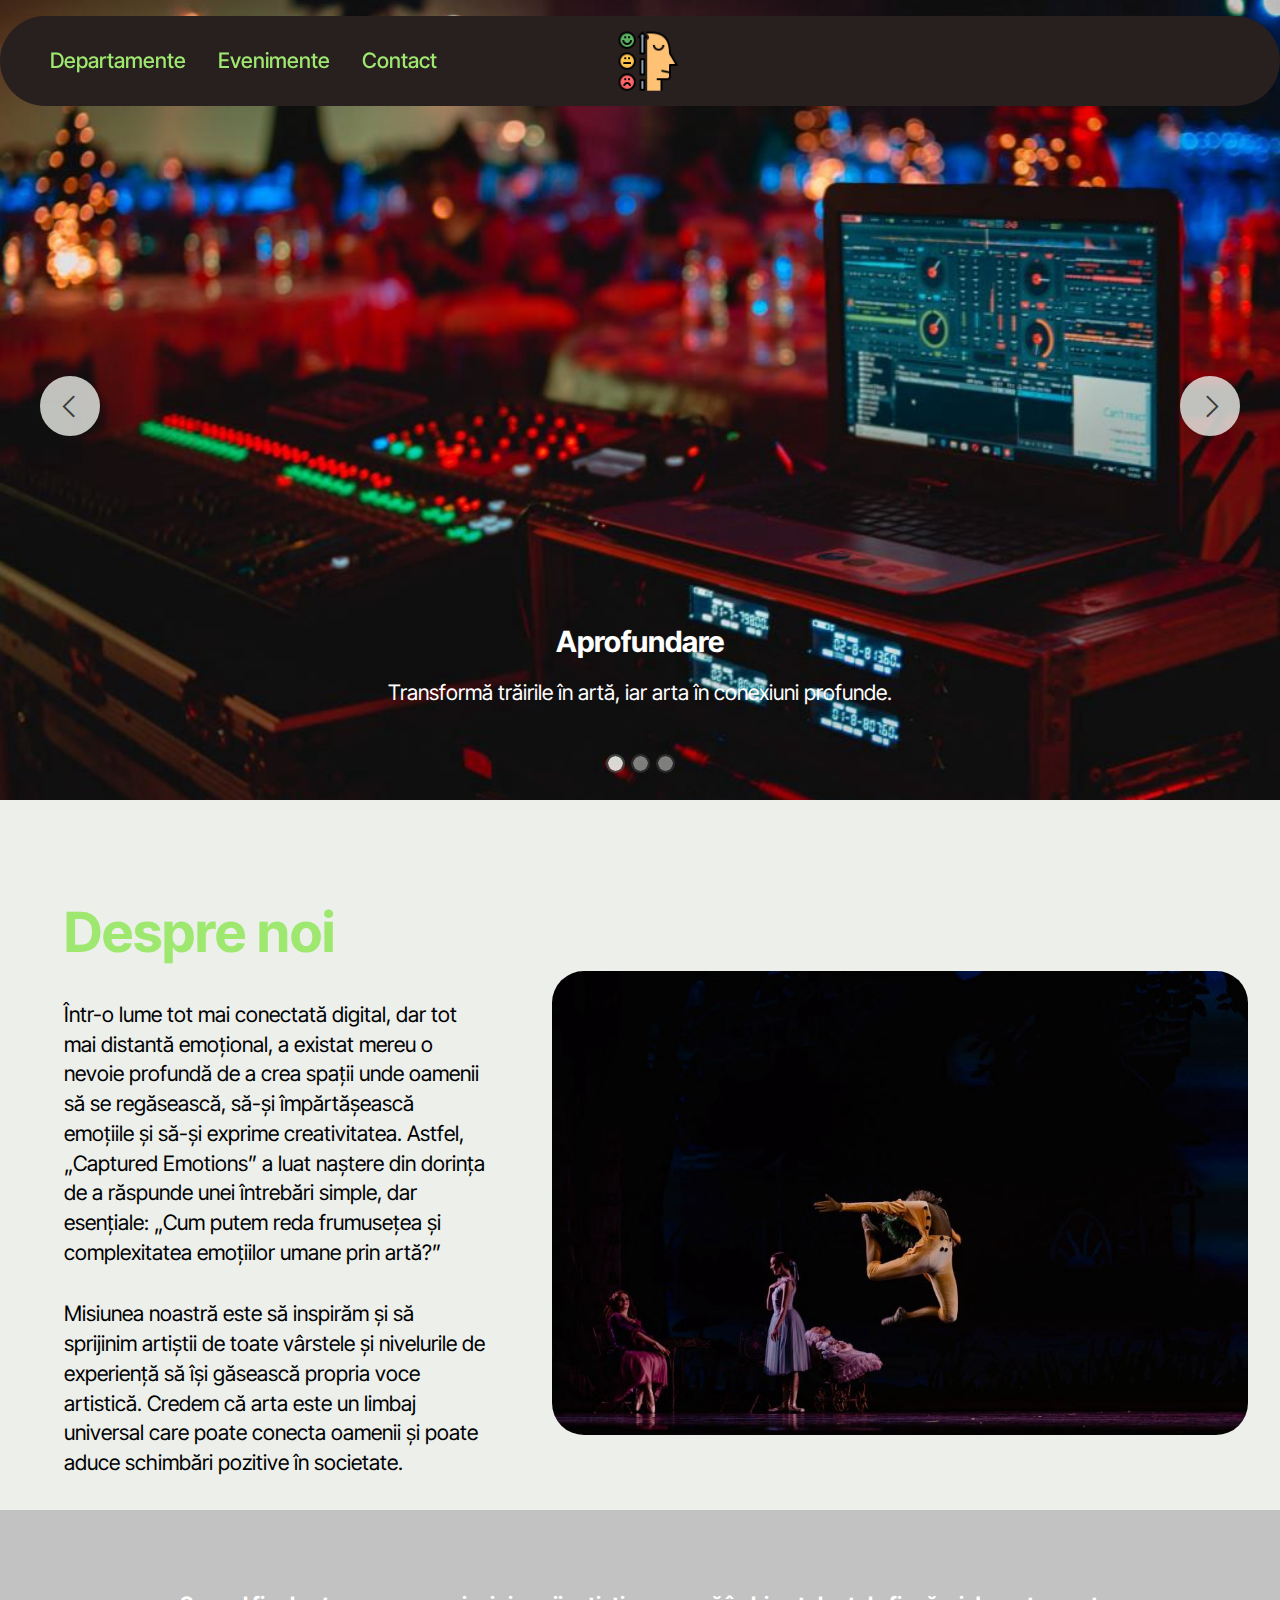
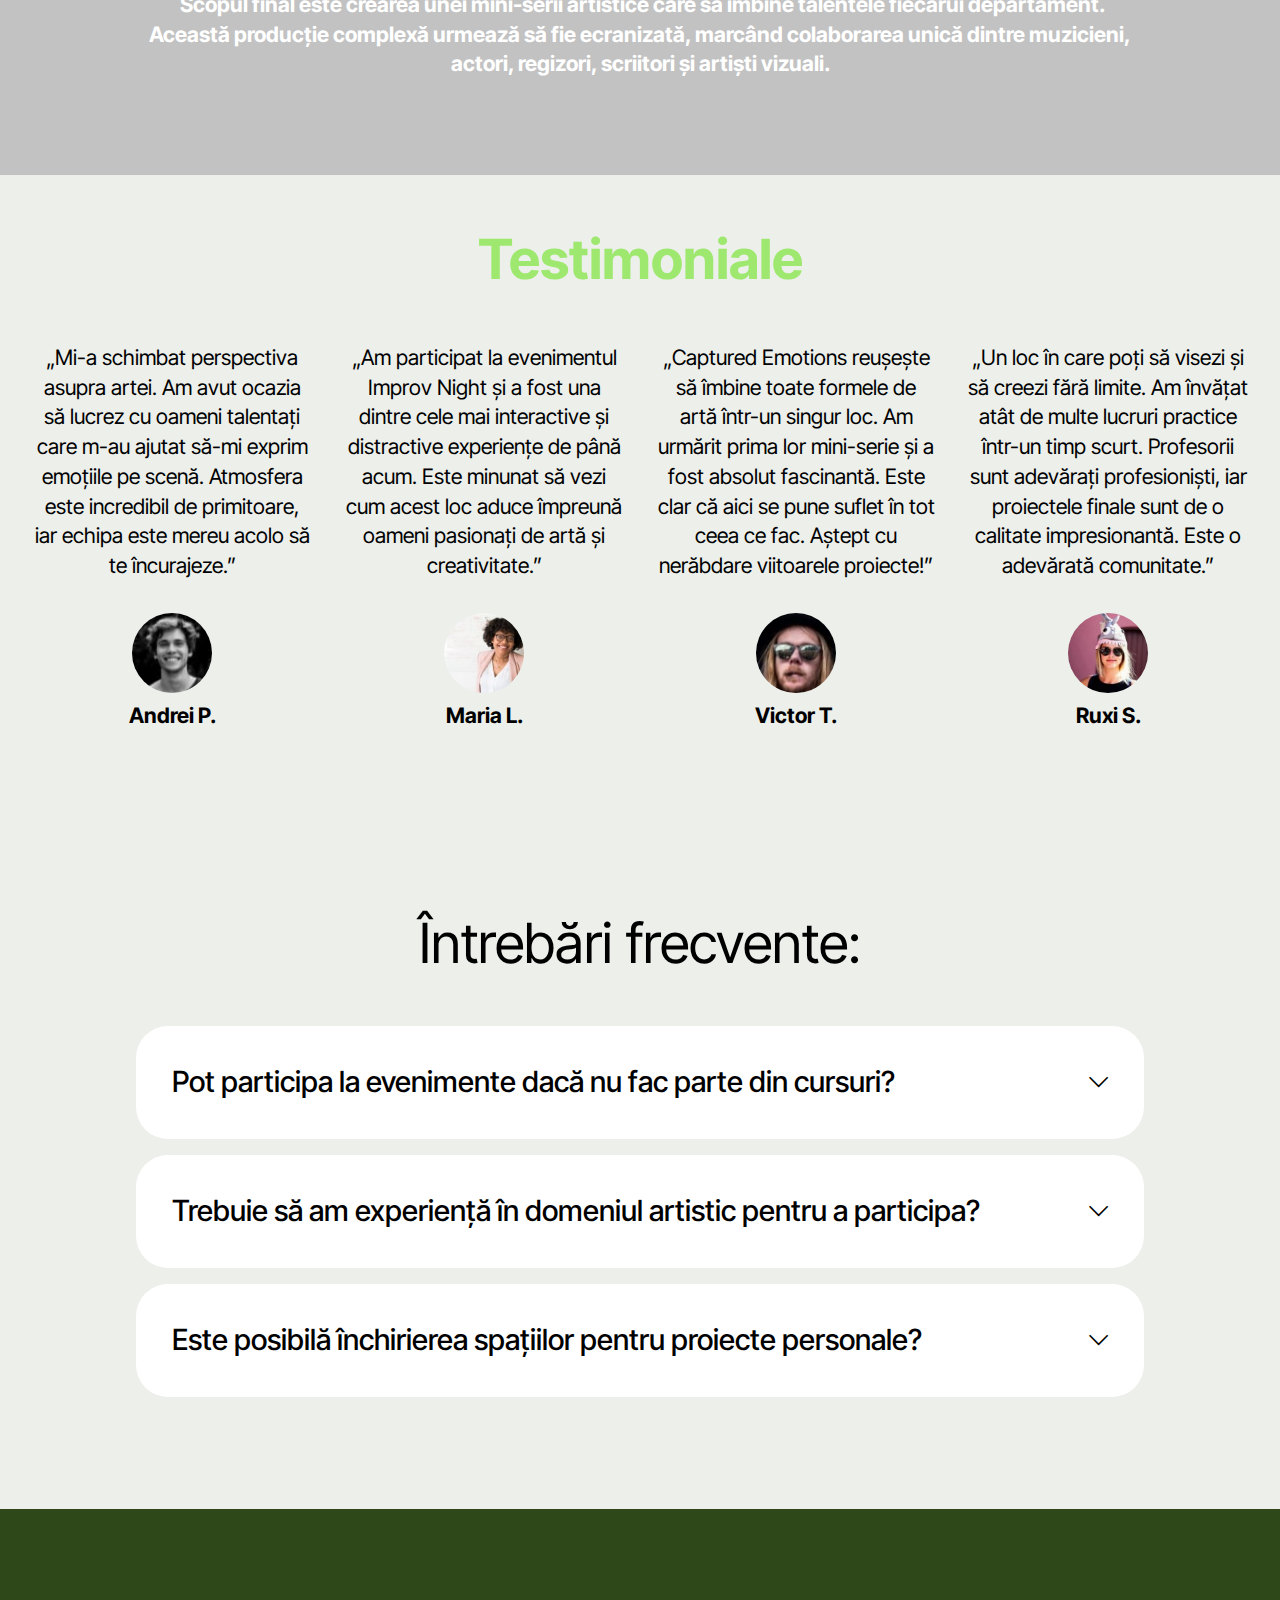
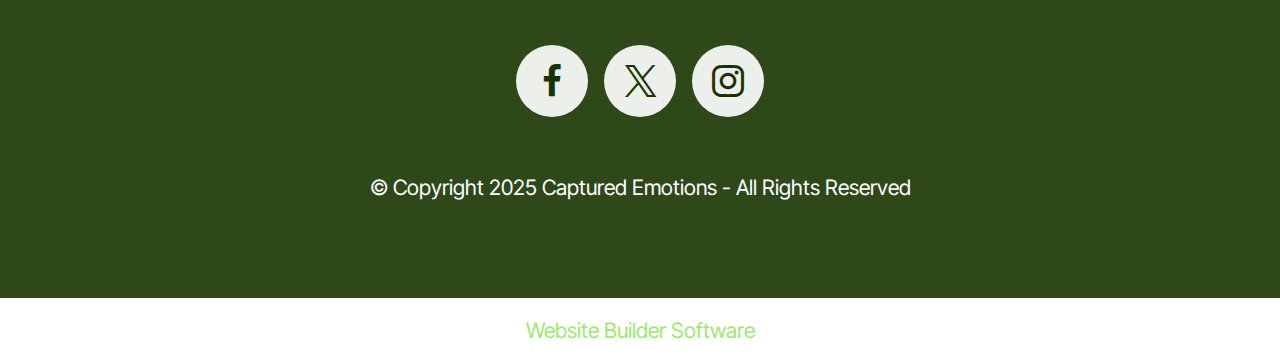
==== commit c2cfff2d: "version 2" ====
--- a/index.html
+++ b/index.html
@@ -1,350 +1,442 @@
 <!DOCTYPE html>
-<html  >
+<html lang="ro">
+
 <head>
-  <!-- Site made with Mobirise Website Builder v5.9.18, https://mobirise.com -->
-  <meta charset="UTF-8">
-  <meta http-equiv="X-UA-Compatible" content="IE=edge">
-  <meta name="generator" content="Mobirise v5.9.18, mobirise.com">
-  <meta name="viewport" content="width=device-width, initial-scale=1, minimum-scale=1">
-  <link rel="shortcut icon" href="assets/images/logo1-256x256.png" type="image/x-icon">
-  <meta name="description" content="">
-  
-  
-  <title>Home</title>
-  <link rel="stylesheet" href="assets/web/assets/mobirise-icons2/mobirise2.css">
-  <link rel="stylesheet" href="assets/bootstrap/css/bootstrap.min.css">
-  <link rel="stylesheet" href="assets/bootstrap/css/bootstrap-grid.min.css">
-  <link rel="stylesheet" href="assets/bootstrap/css/bootstrap-reboot.min.css">
-  <link rel="stylesheet" href="assets/dropdown/css/style.css">
-  <link rel="stylesheet" href="assets/socicon/css/styles.css">
-  <link rel="stylesheet" href="assets/theme/css/style.css">
-  <link rel="preload" href="https://fonts.googleapis.com/css?family=Inter+Tight:100,200,300,400,500,600,700,800,900,100i,200i,300i,400i,500i,600i,700i,800i,900i&display=swap" as="style" onload="this.onload=null;this.rel='stylesheet'">
-  <noscript><link rel="stylesheet" href="https://fonts.googleapis.com/css?family=Inter+Tight:100,200,300,400,500,600,700,800,900,100i,200i,300i,400i,500i,600i,700i,800i,900i&display=swap"></noscript>
-  <link rel="preload" as="style" href="assets/mobirise/css/mbr-additional.css?v=ZFbHJr"><link rel="stylesheet" href="assets/mobirise/css/mbr-additional.css?v=ZFbHJr" type="text/css">
-
-  
-  
-  
+	<meta charset="UTF-8">
+	<meta http-equiv="X-UA-Compatible" content="IE=edge">
+	<meta name="generator" content="Mobirise v5.9.18, mobirise.com">
+	<meta name="viewport" content="width=device-width, initial-scale=1, minimum-scale=1">
+	<link rel="shortcut icon" href="assets/images/logo1-256x256.png" type="image/x-icon">
+	
+	<meta name="author" content="Ioniță Daria-Elena">
+	<meta name="description"
+		content="Organizație Non-Guvernamentală din Cluj care promovează exprimarea trăirilor intense prin artă.">
+	<meta name="keywords" content="Hub cultural Cluj, cursuri de muzică, cursuri de arte vizuale, spectacol, proiect">
+	<meta name="viewport" content="width=device-width, initial-scale=1.0">
+	<link rel="preconnect" href="https://fonts.googleapis.com">
+	<link rel="preconnect" href="https://fonts.gstatic.com" crossorigin>
+	<link href="https://fonts.googleapis.com/css2?family=Anaheim:wght@400..800&display=swap" rel="stylesheet">
+
+
+	<title>Captured Emotions</title>
+	<link rel="stylesheet" href="assets/web/assets/mobirise-icons2/mobirise2.css">
+	<link rel="stylesheet" href="assets/bootstrap/css/bootstrap.min.css">
+	<link rel="stylesheet" href="assets/bootstrap/css/bootstrap-grid.min.css">
+	<link rel="stylesheet" href="assets/bootstrap/css/bootstrap-reboot.min.css">
+	<link rel="stylesheet" href="assets/dropdown/css/style.css">
+	<link rel="stylesheet" href="assets/socicon/css/styles.css">
+	<link rel="stylesheet" href="assets/theme/css/style.css">
+	<link rel="preload"
+		href="https://fonts.googleapis.com/css?family=Inter+Tight:100,200,300,400,500,600,700,800,900,100i,200i,300i,400i,500i,600i,700i,800i,900i&display=swap"
+		as="style" onload="this.onload=null;this.rel='stylesheet'">
+	<noscript>
+		<link rel="stylesheet"
+			href="https://fonts.googleapis.com/css?family=Inter+Tight:100,200,300,400,500,600,700,800,900,100i,200i,300i,400i,500i,600i,700i,800i,900i&display=swap">
+	</noscript>
+	<link rel="preload" as="style" href="assets/mobirise/css/mbr-additional.css?v=ZFbHJr">
+	<link rel="stylesheet" href="assets/mobirise/css/mbr-additional.css?v=ZFbHJr" type="text/css">
+
+
+
+
 </head>
+
 <body>
-  
-  <section data-bs-version="5.1" class="menu menu3 cid-uA8SkKjH9A" once="menu" id="menu03-t">
-	
-
-	<nav class="navbar navbar-dropdown navbar-fixed-top navbar-expand-lg">
+
+	<section data-bs-version="5.1" class="menu menu3 cid-uA8SkKjH9A" id="menu03-t">
+
+
+		<nav class="navbar navbar-dropdown navbar-fixed-top navbar-expand-lg">
+			<div class="container">
+				<div class="navbar-brand">
+					<span class="navbar-logo">
+
+						<a href="index.html"><img src="assets/images/logo1-256x256.png" alt="logo captured emotions"
+								style="height: 3.8rem;"></a>
+
+					</span>
+
+				</div>
+				<button class="navbar-toggler" type="button" data-toggle="collapse" data-bs-toggle="collapse"
+					data-target="#navbarSupportedContent" data-bs-target="#navbarSupportedContent"
+					aria-controls="navbarNavAltMarkup" aria-expanded="false" aria-label="Toggle navigation">
+					<span class="hamburger">
+						<span></span>
+						<span></span>
+						<span></span>
+						<span></span>
+					</span>
+				</button>
+				<div class="collapse navbar-collapse" id="navbarSupportedContent">
+					<ul class="navbar-nav nav-dropdown nav-right" data-app-modern-menu="true">
+						<li class="nav-item">
+							<a class="nav-link link text-primary display-4" href="page1.html">Departamente</a>
+						</li>
+						<li class="nav-item">
+							<a class="nav-link link show text-primary display-4" href="page2.html"
+								aria-expanded="false">Evenimente</a>
+						</li>
+						<li class="nav-item"><a class="nav-link link text-primary display-4"
+								href="page3.html">Contact</a></li>
+					</ul>
+				</div>
+			</div>
+		</nav>
+	</section>
+
+	<section data-bs-version="5.1" class="slider3 cid-uA8SqcGTtY" id="slider03-u">
+
+		<div class="carousel slide" id="uAfZjAQCF3" data-ride="carousel" data-bs-ride="carousel" data-interval="3000"
+			data-bs-interval="3000">
+			<ol class="carousel-indicators">
+				<li data-slide-to="0" data-bs-slide-to="0" class="active" data-target="#uAfZjAQCF3"
+					data-bs-target="#uAfZjAQCF3"></li>
+				<li data-slide-to="1" data-bs-slide-to="1" data-target="#uAfZjAQCF3" data-bs-target="#uAfZjAQCF3"></li>
+				<li data-slide-to="2" data-bs-slide-to="2" data-target="#uAfZjAQCF3" data-bs-target="#uAfZjAQCF3"></li>
+			</ol>
+			<div class="carousel-inner">
+				<div class="carousel-item slider-image item active">
+					<div class="item-wrapper">
+						<img class="d-block w-100" src="assets/images/sunet1-1000x667.jpg"
+							alt="Mobirise Website Builder" data-slide-to="4" data-bs-slide-to="4">
+
+						<div class="carousel-caption">
+							<div class="mbr-section-subtitle mbr-fonts-style mb-3 display-5">
+								<strong>Aprofundare</strong>
+							</div>
+							<p class="mbr-section-text mbr-fonts-style mb-4 display-7">Transformă trăirile în artă, iar
+								arta în conexiuni profunde.</p>
+
+						</div>
+					</div>
+				</div>
+				<div class="carousel-item slider-image item">
+					<div class="item-wrapper">
+						<img class="d-block w-100" src="assets/images/music1-1000x667.jpg"
+							alt="Băiat care cântă la chitară cu multe lumini în spate" data-slide-to="0"
+							data-bs-slide-to="0">
+
+						<div class="carousel-caption">
+							<div class="mbr-section-subtitle mbr-fonts-style mb-3 display-5"><strong>Inspirație</strong>
+							</div>
+							<p class="mbr-section-text mbr-fonts-style mb-4 display-7">Creează fără limite, trăiește
+								fără rețineri.</p>
+
+						</div>
+					</div>
+				</div>
+				<div class="carousel-item slider-image item">
+					<div class="item-wrapper">
+						<img class="d-block w-100" src="assets/images/jam1-1000x667.jpg"
+							alt="Grup de oameni care asteaptă să intre la un eveniment" data-slide-to="1"
+							data-bs-slide-to="1">
+
+						<div class="carousel-caption">
+							<div class="mbr-section-subtitle mbr-fonts-style mb-3 display-5">
+								<strong>Experiență</strong>
+							</div>
+							<p class="mbr-section-text mbr-fonts-style mb-4 display-7">Fiecare emoție are o poveste.
+								Spune-o prin artă.</p>
+
+						</div>
+					</div>
+				</div>
+
+			</div>
+			<a class="carousel-control carousel-control-prev" role="button" data-slide="prev" data-bs-slide="prev"
+				href="#uAfZjAQCF3">
+				<span class="mobi-mbri mobi-mbri-arrow-prev" aria-hidden="true"></span>
+				<span class="sr-only visually-hidden">Previous</span>
+			</a>
+			<a class="carousel-control carousel-control-next" role="button" data-slide="next" data-bs-slide="next"
+				href="#uAfZjAQCF3">
+				<span class="mobi-mbri mobi-mbri-arrow-next" aria-hidden="true"></span>
+				<span class="sr-only visually-hidden">Next</span>
+			</a>
+		</div>
+	</section>
+
+	<section data-bs-version="5.1" class="start article2 cid-uzYpY2FoyT" id="article02-2">
+
+
+
+
+
 		<div class="container">
-			<div class="navbar-brand">
-				<span class="navbar-logo">
-					
-						<a href="index.html"><img src="assets/images/logo1-256x256.png" alt="logo captured emotions" style="height: 3.8rem;"></a>
-					
-				</span>
-				
-			</div>
-			<button class="navbar-toggler" type="button" data-toggle="collapse" data-bs-toggle="collapse" data-target="#navbarSupportedContent" data-bs-target="#navbarSupportedContent" aria-controls="navbarNavAltMarkup" aria-expanded="false" aria-label="Toggle navigation">
-				<div class="hamburger">
-					<span></span>
-					<span></span>
-					<span></span>
-					<span></span>
-				</div>
-			</button>
-			<div class="collapse navbar-collapse" id="navbarSupportedContent">
-				<ul class="navbar-nav nav-dropdown nav-right" data-app-modern-menu="true"><li class="nav-item">
-						<a class="nav-link link text-primary display-4" href="page1.html">Departamente</a>
-					</li>
-					<li class="nav-item">
-						<a class="nav-link link show text-primary display-4" href="page2.html" aria-expanded="false">Evenimente</a>
-					</li>
-					<li class="nav-item"><a class="nav-link link text-primary display-4" href="page3.html">Contact</a></li></ul>
-				<div class="icons-menu">
-					<a class="iconfont-wrapper" href="https://mobiri.se">
-						<span class="p-2 mbr-iconfont mobi-mbri-phone mobi-mbri"></span>
-					</a>
-					<a class="iconfont-wrapper" href="https://mobiri.se">
-						<span class="p-2 mbr-iconfont mobi-mbri-letter mobi-mbri"></span>
-					</a>
-					<a class="iconfont-wrapper" href="https://mobiri.se">
-						<span class="p-2 mbr-iconfont mobi-mbri-map-pin mobi-mbri"></span>
-					</a>
-					<a class="iconfont-wrapper" href="https://mobiri.se">
-						<span class="p-2 mbr-iconfont mobi-mbri-shopping-cart mobi-mbri"></span>
-					</a>
-				</div>
-				
-			</div>
-		</div>
-	</nav>
-</section>
-
-<section data-bs-version="5.1" class="slider3 cid-uA8SqcGTtY" id="slider03-u">
-    
-    <div class="carousel slide" id="uAfZjAQCF3" data-ride="carousel" data-bs-ride="carousel" data-interval="3000" data-bs-interval="3000">
-        <ol class="carousel-indicators">
-            <li data-slide-to="0" data-bs-slide-to="0" class="active" data-target="#uAfZjAQCF3" data-bs-target="#uAfZjAQCF3"></li>
-            <li data-slide-to="1" data-bs-slide-to="1" data-target="#uAfZjAQCF3" data-bs-target="#uAfZjAQCF3"></li>
-            <li data-slide-to="2" data-bs-slide-to="2" data-target="#uAfZjAQCF3" data-bs-target="#uAfZjAQCF3"></li>
-        </ol>
-        <div class="carousel-inner">
-            <div class="carousel-item slider-image item active">
-                <div class="item-wrapper">
-                    <img class="d-block w-100" src="assets/images/sunet1-1000x667.jpg" alt="Mobirise Website Builder" data-slide-to="4" data-bs-slide-to="4">
-                    
-                    <div class="carousel-caption">
-                        <h5 class="mbr-section-subtitle mbr-fonts-style mb-3 display-5">
-                            <strong>Aprofundare</strong>
-                        </h5>
-                        <p class="mbr-section-text mbr-fonts-style mb-4 display-7">Transformă trăirile în artă, iar arta în conexiuni profunde.</p>
-                             
-                    </div>
-                </div>
-            </div><div class="carousel-item slider-image item">
-                <div class="item-wrapper">
-                    <img class="d-block w-100" src="assets/images/music1-1000x667.jpg" alt="Băiat care cântă la chitară cu multe lumini în spate" data-slide-to="0" data-bs-slide-to="0">
-                    
-                    <div class="carousel-caption">
-                        <h5 class="mbr-section-subtitle mbr-fonts-style mb-3 display-5"><strong>Inspirație</strong></h5>
-                        <p class="mbr-section-text mbr-fonts-style mb-4 display-7">Creează fără limite, trăiește fără rețineri.</p>
-                             
-                    </div>
-                </div>
-            </div>
-            <div class="carousel-item slider-image item">
-                <div class="item-wrapper">
-                    <img class="d-block w-100" src="assets/images/jam1-1000x667.jpg" alt="Grup de oameni care asteaptă să intre la un eveniment" data-slide-to="1" data-bs-slide-to="1">
-                    
-                    <div class="carousel-caption">
-                        <h5 class="mbr-section-subtitle mbr-fonts-style mb-3 display-5">
-                            <strong>Experiență</strong>
-                        </h5>
-                        <p class="mbr-section-text mbr-fonts-style mb-4 display-7">Fiecare emoție are o poveste. Spune-o prin artă.</p>
-                             
-                    </div>
-                </div>
-            </div>
-            
-        </div>
-        <a class="carousel-control carousel-control-prev" role="button" data-slide="prev" data-bs-slide="prev" href="#uAfZjAQCF3">
-            <span class="mobi-mbri mobi-mbri-arrow-prev" aria-hidden="true"></span>
-            <span class="sr-only visually-hidden">Previous</span>
-        </a>
-        <a class="carousel-control carousel-control-next" role="button" data-slide="next" data-bs-slide="next" href="#uAfZjAQCF3">
-            <span class="mobi-mbri mobi-mbri-arrow-next" aria-hidden="true"></span>
-            <span class="sr-only visually-hidden">Next</span>
-        </a>
-    </div>
-</section>
-
-<section data-bs-version="5.1" class="start article2 cid-uzYpY2FoyT" id="article02-2">
-	
-
-	
-	
-
-	<div class="container">
-		<div class="row justify-content-center">
-			<div class="col-12 col-md-12 col-lg-7 image-wrapper">
-				<img class="w-100" src="assets/images/teatru1-1000x667.jpg" alt="grup de persoane care fac repetiții pentru o coregrafie.">
-			</div>
-			<div class="col-12 col-md-12 col-lg">
-				<div class="text-wrapper align-left">
-					<h1 class="mbr-section-title mbr-fonts-style mb-4 display-2"><strong>Despre noi</strong></h1>
-					<p class="mbr-text align-left mbr-fonts-style mb-4 display-7">Într-o lume tot mai conectată digital, dar tot mai distantă emoțional, a existat mereu o nevoie profundă de a crea spații unde oamenii să se regăsească, să-și împărtășească emoțiile și să-și exprime creativitatea. Astfel, „Captured Emotions” a luat naștere din dorința de a răspunde unei întrebări simple, dar esențiale: „Cum putem reda frumusețea și complexitatea emoțiilor umane prin artă?”
-<br>
-<br>Misiunea noastră este să inspirăm și să sprijinim artiștii de toate vârstele și nivelurile de experiență să își găsească propria voce artistică. Credem că arta este un limbaj universal care poate conecta oamenii și poate aduce schimbări pozitive în societate.</p>
-					
-				</div>
-			</div>
-		</div>
-	</div>
-</section>
-
-<section data-bs-version="5.1" class="article14 cid-uzYr34WGi6" id="article14-9">
-    
-    <div class="container">
-        <div class="row justify-content-center">
-            <div class="col-md-12 col-lg-10">
-                <h3 class="mbr-section-title mbr-fonts-style display-7"><strong>&nbsp;Scopul final este crearea unei mini-serii artistice care să îmbine talentele fiecărui departament. Această producție complexă urmează să fie ecranizată, marcând colaborarea unică dintre muzicieni, actori, regizori, scriitori și artiști vizuali.</strong></h3>
-                
-            </div>
-        </div>
-    </div>
-</section>
-
-<section data-bs-version="5.1" class="people05 cid-uAb0Muv2iM" id="people05-v">
-	
-
-	
-	
-	<div class="container">
-		<div class="row mb-5 justify-content-center">
-			<div class="col-12 mb-0 content-head">
-				<h3 class="mbr-section-title mbr-fonts-style align-center mb-0 display-2"><strong>Testimoniale</strong></h3>
-				
-			</div>
-		</div>
-		<div class="row">
-			<div class="item features-without-image col-12 col-md-6 col-lg-3 active">
-				<div class="item-wrapper">
-					<div class="card-box align-left">
-						<p class="card-text mbr-fonts-style display-7">„Mi-a schimbat perspectiva asupra artei. Am avut ocazia să lucrez cu oameni talentați care m-au ajutat să-mi exprim emoțiile pe scenă. Atmosfera este incredibil de primitoare, iar echipa este mereu acolo să te încurajeze.”</p>
-						<div class="img-wrapper mt-4 mb-2">
-							<img src="assets/images/andrei-160x93.jpeg" alt="poză alb negru cu un bărbat care zâmbește" data-slide-to="0" data-bs-slide-to="0">
-						</div>
-						<h5 class="card-title mbr-fonts-style display-7"><strong>Andrei P.</strong></h5>
-					</div>
-				</div>
-			</div>
-			<div class="item features-without-image col-12 col-md-6 col-lg-3">
-				<div class="item-wrapper">
-					<div class="card-box align-left">
-						<p class="card-text mbr-fonts-style display-7">
-							„Am participat la evenimentul Improv Night și a fost una dintre cele mai interactive și distractive experiențe de până acum. Este minunat să vezi cum acest loc aduce împreună oameni pasionați de artă și creativitate.”
+			<div class="row justify-content-center">
+				<div class="col-12 col-md-12 col-lg-7 image-wrapper">
+					<img class="w-100" src="assets/images/teatru1-1000x667.jpg"
+						alt="grup de persoane care fac repetiții pentru o coregrafie.">
+				</div>
+				<div class="col-12 col-md-12 col-lg">
+					<div class="text-wrapper align-left">
+						<h1 class="mbr-section-title mbr-fonts-style mb-4 display-2"><strong>Despre noi</strong></h1>
+						<p class="mbr-text align-left mbr-fonts-style mb-4 display-7">Într-o lume tot mai conectată
+							digital, dar tot mai distantă emoțional, a existat mereu o nevoie profundă de a crea spații
+							unde oamenii să se regăsească, să-și împărtășească emoțiile și să-și exprime creativitatea.
+							Astfel, „Captured Emotions” a luat naștere din dorința de a răspunde unei întrebări simple,
+							dar esențiale: „Cum putem reda frumusețea și complexitatea emoțiilor umane prin artă?”</p>
+
+						<p class="mbr-text align-left mbr-fonts-style mb-4 display-7">Misiunea noastră este să inspirăm
+							și să sprijinim artiștii de toate vârstele și
+							nivelurile de experiență să își găsească propria voce artistică. Credem că arta este un
+							limbaj universal care poate conecta oamenii și poate aduce schimbări pozitive în societate.
 						</p>
-						<div class="img-wrapper mt-4 mb-2">
-							<img src="assets/images/maria-160x107.jpg" data-slide-to="1" data-bs-slide-to="1" alt="femeie cu ochelari și păr afro, îmbracată într-un cardigan">
-						</div>
-						<h5 class="card-title mbr-fonts-style display-7"><strong>Maria L.</strong></h5>
-					</div>
-				</div>
-			</div>
-			<div class="item features-without-image col-12 col-md-6 col-lg-3">
-				<div class="item-wrapper">
-					<div class="card-box align-left">
-						<p class="card-text mbr-fonts-style display-7">
-							„Captured Emotions reușește să îmbine toate formele de artă într-un singur loc. Am urmărit prima lor mini-serie și a fost absolut fascinantă. Este clar că aici se pune suflet în tot ceea ce fac. Aștept cu nerăbdare viitoarele proiecte!”
-						</p>
-						<div class="img-wrapper mt-4 mb-2">
-							<img src="assets/images/victor-160x107.jpeg" data-slide-to="2" data-bs-slide-to="2" alt="bărbat cu barbă și păr lung blond care poartă pălărie și ochelari de soare">
-						</div>
-						<h5 class="card-title mbr-fonts-style display-7"><strong>Victor T.</strong></h5>
-					</div>
-				</div>
-			</div>
-			
-			<div class="item features-without-image col-12 col-md-6 col-lg-3">
-				<div class="item-wrapper">
-					<div class="card-box align-left">
-						<p class="card-text mbr-fonts-style display-7">„Un loc în care poți să visezi și să creezi fără limite. Am învățat atât de multe lucruri practice într-un timp scurt. Profesorii sunt adevărați profesioniști, iar proiectele finale sunt de o calitate impresionantă. Este o adevărată comunitate.”</p>
-						<div class="img-wrapper mt-4 mb-2">
-							<img src="assets/images/ruxi-160x107.jpg" data-slide-to="5" data-bs-slide-to="6" alt="fată care poartă o caciulă cu rechin și ochelari de soare">
-						</div>
-						<h5 class="card-title mbr-fonts-style display-7"><strong>Ruxi S.</strong></h5>
-					</div>
-				</div>
-			</div>
-			
-		</div>
-	</div>
-</section>
-
-<section data-bs-version="5.1" class="list1 cid-uAfTTfN4Ok" id="list01-18">	
-    
-	
-	<div class="container">
-		<div class="row justify-content-center">
-			<div class="col-12 col-md-12 col-lg-10 m-auto">
-				<div class="content">
-					<div class="row justify-content-center mb-5">
-						<div class="col-12 content-head">
-							<div class="mbr-section-head">
-								<h4 class="mbr-section-title mbr-fonts-style align-center mb-0 display-2">Întrebări frecvente:</h4>
-								
-							</div>
-						</div>
-					</div>
-					<div id="bootstrap-accordion_30" class="panel-group accordionStyles accordion" role="tablist" aria-multiselectable="true">
-						<div class="card">
-							<div class="card-header" role="tab" id="headingOne">
-								<a role="button" class="panel-title collapsed" data-toggle="collapse" data-bs-toggle="collapse" data-core="" href="#collapse1_30" aria-expanded="false" aria-controls="collapse1">
-									<h6 class="panel-title-edit mbr-semibold mbr-fonts-style mb-0 display-5">Pot participa la evenimente dacă nu fac parte din cursuri?</h6>
-									<span class="sign mbr-iconfont mobi-mbri-arrow-down"></span>
-								</a>
-							</div>
-							<div id="collapse1_30" class="panel-collapse noScroll collapse" role="tabpanel" aria-labelledby="headingOne" data-parent="#accordion" data-bs-parent="#bootstrap-accordion_30">
-								<div class="panel-body">
-									<p class="mbr-fonts-style panel-text display-7">
-										Da! Evenimentele noastre, precum Improv Tuesday și Jam Thursday, sunt deschise atât cursanților, cât și publicului larg. Dacă ești interesat să participi activ, înscrie-te pe lista de participanți înainte de eveniment. Publicul este întotdeauna binevenit să susțină și să se bucure de spectacol.
-									</p>
-								</div>
-							</div>
-						</div>
-						<div class="card">
-							<div class="card-header" role="tab" id="headingOne">
-								<a role="button" class="panel-title collapsed" data-toggle="collapse" data-bs-toggle="collapse" data-core="" href="#collapse2_30" aria-expanded="false" aria-controls="collapse2">
-									<h6 class="panel-title-edit mbr-semibold mbr-fonts-style mb-0 display-5">Trebuie să am experiență în domeniul artistic pentru a participa?</h6>
-									<span class="sign mbr-iconfont mobi-mbri-arrow-down"></span>
-								</a>
-							</div>
-							<div id="collapse2_30" class="panel-collapse noScroll collapse" role="tabpanel" aria-labelledby="headingOne" data-parent="#accordion" data-bs-parent="#bootstrap-accordion_30">
-								<div class="panel-body">
-									<p class="mbr-fonts-style panel-text display-7">Nu, nu este necesar să ai experiență! Programele noastre sunt deschise tuturor, indiferent dacă ești începător sau ai deja cunoștințe avansate. Scopul nostru este să încurajăm exprimarea emoțiilor și dezvoltarea creativității într-un mediu prietenos și colaborativ.</p>
-								</div>
-							</div>
-						</div>
-						<div class="card">
-							<div class="card-header" role="tab" id="headingOne">
-								<a role="button" class="panel-title collapsed" data-toggle="collapse" data-bs-toggle="collapse" data-core="" href="#collapse3_30" aria-expanded="false" aria-controls="collapse3">
-									<h6 class="panel-title-edit mbr-semibold mbr-fonts-style mb-0 display-5">Este posibilă închirierea spațiilor pentru proiecte personale?</h6>
-									<span class="sign mbr-iconfont mobi-mbri-arrow-down"></span>
-								</a>
-							</div>
-							<div id="collapse3_30" class="panel-collapse noScroll collapse" role="tabpanel" aria-labelledby="headingOne" data-parent="#accordion" data-bs-parent="#bootstrap-accordion_30">
-								<div class="panel-body">
-									<p class="mbr-fonts-style panel-text display-7">Desigur! Punem la dispoziție săli de repetiție pentru muzică, scene pentru dans și teatru, precum și studiouri de arte vizuale. Pentru disponibilitate și tarife, te rugăm să ne contactezi la capturedemotions@gmail.com.</p>
-								</div>
-							</div>
-						</div>
-						
-						
-						
-					</div>
-				</div>
-			</div>
-		</div>
-	</div>
-</section>
-
-<section data-bs-version="5.1" class="footer3 cid-uAfP8tw68P" once="footers" id="footer03-17">
-
-        
-
-    
-
-    <div class="container">
-        <div class="row">
-            
-
-            <div class="col-12 mt-4">
-                <div class="social-row">
-                    <div class="soc-item">
-                        <a href="https://facebook.com/" target="_blank">
-                            <span class="mbr-iconfont display-7 socicon-facebook socicon"></span>
-                        </a>
-                    </div>
-                    <div class="soc-item">
-                        <a href="https://x.com/" target="_blank">
-                            <span class="mbr-iconfont socicon-twitter socicon"></span>
-                        </a>
-                    </div>
-                    <div class="soc-item">
-                        <a href="https://instagram.com/" target="_blank">
-                            <span class="mbr-iconfont socicon-instagram socicon"></span>
-                        </a>
-                    </div>
-                    
-                    
-                </div>
-            </div>
-            <div class="col-12 mt-5">
-                <p class="mbr-fonts-style copyright display-7">
-                    © Copyright 2025 Captured Emotions - All Rights Reserved
-                </p>
-            </div>
-        </div>
-    </div>
-</section><section class="display-7" style="padding: 0;align-items: center;justify-content: center;flex-wrap: wrap;    align-content: center;display: flex;position: relative;height: 4rem;"><a href="https://mobiri.se/3699355" style="flex: 1 1;height: 4rem;position: absolute;width: 100%;z-index: 1;"><img alt="" style="height: 4rem;" src="[data-uri]"></a><p style="margin: 0;text-align: center;" class="display-7">&#8204;</p><a style="z-index:1" href="https://mobirise.com"> Website Builder Software</a></section><script src="assets/bootstrap/js/bootstrap.bundle.min.js"></script>  <script src="assets/smoothscroll/smooth-scroll.js"></script>  <script src="assets/ytplayer/index.js"></script>  <script src="assets/dropdown/js/navbar-dropdown.js"></script>  <script src="assets/mbr-switch-arrow/mbr-switch-arrow.js"></script>  <script src="assets/theme/js/script.js"></script>  
-  
-  
+
+					</div>
+				</div>
+			</div>
+		</div>
+	</section>
+
+	<section data-bs-version="5.1" class="article14 cid-uzYr34WGi6" id="article14-9">
+
+		<div class="container">
+			<div class="row justify-content-center">
+				<div class="col-md-12 col-lg-10">
+					<p class="mbr-section-title mbr-fonts-style display-7"><strong>&nbsp;Scopul final este crearea unei
+							mini-serii artistice care să îmbine talentele fiecărui departament. Această producție
+							complexă urmează să fie ecranizată, marcând colaborarea unică dintre muzicieni, actori,
+							regizori, scriitori și artiști vizuali.</strong></p>
+
+				</div>
+			</div>
+		</div>
+	</section>
+
+	<section data-bs-version="5.1" class="people05 cid-uAb0Muv2iM" id="people05-v">
+
+
+
+
+		<div class="container">
+			<div class="row mb-5 justify-content-center">
+				<div class="col-12 mb-0 content-head">
+					<h2 class="mbr-section-title mbr-fonts-style align-center mb-0 display-2">
+						<strong>Testimoniale</strong>
+					</h2>
+
+				</div>
+			</div>
+			<div class="row">
+				<div class="item features-without-image col-12 col-md-6 col-lg-3 active">
+					<div class="item-wrapper">
+						<div class="card-box align-left">
+							<p class="card-text mbr-fonts-style display-7">„Mi-a schimbat perspectiva asupra artei. Am
+								avut ocazia să lucrez cu oameni talentați care m-au ajutat să-mi exprim emoțiile pe
+								scenă. Atmosfera este incredibil de primitoare, iar echipa este mereu acolo să te
+								încurajeze.”</p>
+							<div class="img-wrapper mt-4 mb-2">
+								<img src="assets/images/andrei-160x93.jpeg"
+									alt="poză alb negru cu un bărbat care zâmbește" data-slide-to="0"
+									data-bs-slide-to="0">
+							</div>
+							<h3 class="card-title mbr-fonts-style display-7"><strong>Andrei P.</strong></h3>
+						</div>
+					</div>
+				</div>
+				<div class="item features-without-image col-12 col-md-6 col-lg-3">
+					<div class="item-wrapper">
+						<div class="card-box align-left">
+							<p class="card-text mbr-fonts-style display-7">
+								„Am participat la evenimentul Improv Night și a fost una dintre cele mai interactive și
+								distractive experiențe de până acum. Este minunat să vezi cum acest loc aduce împreună
+								oameni pasionați de artă și creativitate.”
+							</p>
+							<div class="img-wrapper mt-4 mb-2">
+								<img src="assets/images/maria-160x107.jpg" data-slide-to="1" data-bs-slide-to="1"
+									alt="femeie cu ochelari și păr afro, îmbracată într-un cardigan">
+							</div>
+							<h3 class="card-title mbr-fonts-style display-7"><strong>Maria L.</strong></h3>
+						</div>
+					</div>
+				</div>
+				<div class="item features-without-image col-12 col-md-6 col-lg-3">
+					<div class="item-wrapper">
+						<div class="card-box align-left">
+							<p class="card-text mbr-fonts-style display-7">
+								„Captured Emotions reușește să îmbine toate formele de artă într-un singur loc. Am
+								urmărit prima lor mini-serie și a fost absolut fascinantă. Este clar că aici se pune
+								suflet în tot ceea ce fac. Aștept cu nerăbdare viitoarele proiecte!”
+							</p>
+							<div class="img-wrapper mt-4 mb-2">
+								<img src="assets/images/victor-160x107.jpeg" data-slide-to="2" data-bs-slide-to="2"
+									alt="bărbat cu barbă și păr lung blond care poartă pălărie și ochelari de soare">
+							</div>
+							<h3 class="card-title mbr-fonts-style display-7"><strong>Victor T.</strong></h3>
+						</div>
+					</div>
+				</div>
+
+				<div class="item features-without-image col-12 col-md-6 col-lg-3">
+					<div class="item-wrapper">
+						<div class="card-box align-left">
+							<p class="card-text mbr-fonts-style display-7">„Un loc în care poți să visezi și să creezi
+								fără limite. Am învățat atât de multe lucruri practice într-un timp scurt. Profesorii
+								sunt adevărați profesioniști, iar proiectele finale sunt de o calitate impresionantă.
+								Este o adevărată comunitate.”</p>
+							<div class="img-wrapper mt-4 mb-2">
+								<img src="assets/images/ruxi-160x107.jpg" data-slide-to="5" data-bs-slide-to="6"
+									alt="fată care poartă o caciulă cu rechin și ochelari de soare">
+							</div>
+							<h3 class="card-title mbr-fonts-style display-7"><strong>Ruxi S.</strong></h3>
+						</div>
+					</div>
+				</div>
+
+			</div>
+		</div>
+	</section>
+
+	<section data-bs-version="5.1" class="list1 cid-uAfTTfN4Ok" id="list01-18">
+
+
+		<div class="container">
+			<div class="row justify-content-center">
+				<div class="col-12 col-md-12 col-lg-10 m-auto">
+					<div class="content">
+						<div class="row justify-content-center mb-5">
+							<div class="col-12 content-head">
+								<div class="mbr-section-head">
+									<h2 class="mbr-section-title mbr-fonts-style align-center mb-0 display-2">Întrebări
+										frecvente:</h2>
+
+								</div>
+							</div>
+						</div>
+						<div id="bootstrap-accordion_30" class="panel-group accordionStyles accordion" role="tablist"
+							aria-multiselectable="true">
+							<div class="card">
+								<div class="card-header" role="tab" id="headingOne">
+									<a role="button" class="panel-title collapsed" data-toggle="collapse"
+										data-bs-toggle="collapse" data-core="" href="#collapse1_30"
+										aria-expanded="false" aria-controls="collapse1">
+										<h3 class="panel-title-edit mbr-semibold mbr-fonts-style mb-0 display-5">Pot
+											participa la evenimente dacă nu fac parte din cursuri?</h3>
+										<span class="sign mbr-iconfont mobi-mbri-arrow-down"></span>
+									</a>
+								</div>
+								<div id="collapse1_30" class="panel-collapse noScroll collapse" role="tabpanel"
+									aria-labelledby="headingOne" data-parent="#accordion"
+									data-bs-parent="#bootstrap-accordion_30">
+									<div class="panel-body">
+										<p class="mbr-fonts-style panel-text display-7">
+											Da! Evenimentele noastre, precum Improv Tuesday și Jam Thursday, sunt
+											deschise atât cursanților, cât și publicului larg. Dacă ești interesat să
+											participi activ, înscrie-te pe lista de participanți înainte de eveniment.
+											Publicul este întotdeauna binevenit să susțină și să se bucure de spectacol.
+										</p>
+									</div>
+								</div>
+							</div>
+							<div class="card">
+								<div class="card-header" role="tab" id="headingOne">
+									<a role="button" class="panel-title collapsed" data-toggle="collapse"
+										data-bs-toggle="collapse" data-core="" href="#collapse2_30"
+										aria-expanded="false" aria-controls="collapse2">
+										<h3 class="panel-title-edit mbr-semibold mbr-fonts-style mb-0 display-5">Trebuie
+											să am experiență în domeniul artistic pentru a participa?</h3>
+										<span class="sign mbr-iconfont mobi-mbri-arrow-down"></span>
+									</a>
+								</div>
+								<div id="collapse2_30" class="panel-collapse noScroll collapse" role="tabpanel"
+									aria-labelledby="headingOne" data-parent="#accordion"
+									data-bs-parent="#bootstrap-accordion_30">
+									<div class="panel-body">
+										<p class="mbr-fonts-style panel-text display-7">Nu, nu este necesar să ai
+											experiență! Programele noastre sunt deschise tuturor, indiferent dacă ești
+											începător sau ai deja cunoștințe avansate. Scopul nostru este să încurajăm
+											exprimarea emoțiilor și dezvoltarea creativității într-un mediu prietenos și
+											colaborativ.</p>
+									</div>
+								</div>
+							</div>
+							<div class="card">
+								<div class="card-header" role="tab" id="headingOne">
+									<a role="button" class="panel-title collapsed" data-toggle="collapse"
+										data-bs-toggle="collapse" data-core="" href="#collapse3_30"
+										aria-expanded="false" aria-controls="collapse3">
+										<h3 class="panel-title-edit mbr-semibold mbr-fonts-style mb-0 display-5">Este
+											posibilă închirierea spațiilor pentru proiecte personale?</h3>
+										<span class="sign mbr-iconfont mobi-mbri-arrow-down"></span>
+									</a>
+								</div>
+								<div id="collapse3_30" class="panel-collapse noScroll collapse" role="tabpanel"
+									aria-labelledby="headingOne" data-parent="#accordion"
+									data-bs-parent="#bootstrap-accordion_30">
+									<div class="panel-body">
+										<p class="mbr-fonts-style panel-text display-7">Desigur! Punem la dispoziție
+											săli de repetiție pentru muzică, scene pentru dans și teatru, precum și
+											studiouri de arte vizuale. Pentru disponibilitate și tarife, te rugăm să ne
+											contactezi la capturedemotions@gmail.com.</p>
+									</div>
+								</div>
+							</div>
+
+
+
+						</div>
+					</div>
+				</div>
+			</div>
+		</div>
+	</section>
+
+	<section data-bs-version="5.1" class="footer3 cid-uAfP8tw68P" id="footer03-17">
+
+
+
+
+
+		<div class="container">
+			<div class="row">
+
+
+				<div class="col-12 mt-4">
+					<div class="social-row">
+						<div class="soc-item">
+							<a href="https://facebook.com/" target="_blank">
+								<span class="mbr-iconfont display-7 socicon-facebook socicon"></span>
+							</a>
+						</div>
+						<div class="soc-item">
+							<a href="https://x.com/" target="_blank">
+								<span class="mbr-iconfont socicon-twitter socicon"></span>
+							</a>
+						</div>
+						<div class="soc-item">
+							<a href="https://instagram.com/" target="_blank">
+								<span class="mbr-iconfont socicon-instagram socicon"></span>
+							</a>
+						</div>
+
+
+					</div>
+				</div>
+				<div class="col-12 mt-5">
+					<p class="mbr-fonts-style copyright display-7">
+						© Copyright 2025 Captured Emotions - All Rights Reserved
+					</p>
+				</div>
+			</div>
+		</div>
+	</section>
+	<section class="display-7"
+		style="padding: 0;align-items: center;justify-content: center;flex-wrap: wrap;    align-content: center;display: flex;position: relative;height: 4rem;">
+		<a href="https://mobiri.se/3699355"
+			style="flex: 1 1;height: 4rem;position: absolute;width: 100%;z-index: 1;"><img alt="" style="height: 4rem;"
+				src="[data-uri]"></a>
+		<p style="margin: 0;text-align: center;" class="display-7">&#8204;</p><a style="z-index:1"
+			href="https://mobirise.com"> Website Builder Software</a>
+	</section>
+	<script src="assets/bootstrap/js/bootstrap.bundle.min.js"></script>
+	<script src="assets/smoothscroll/smooth-scroll.js"></script>
+	<script src="assets/ytplayer/index.js"></script>
+	<script src="assets/dropdown/js/navbar-dropdown.js"></script>
+	<script src="assets/mbr-switch-arrow/mbr-switch-arrow.js"></script>
+	<script src="assets/theme/js/script.js"></script>
+
+
 </body>
+
 </html>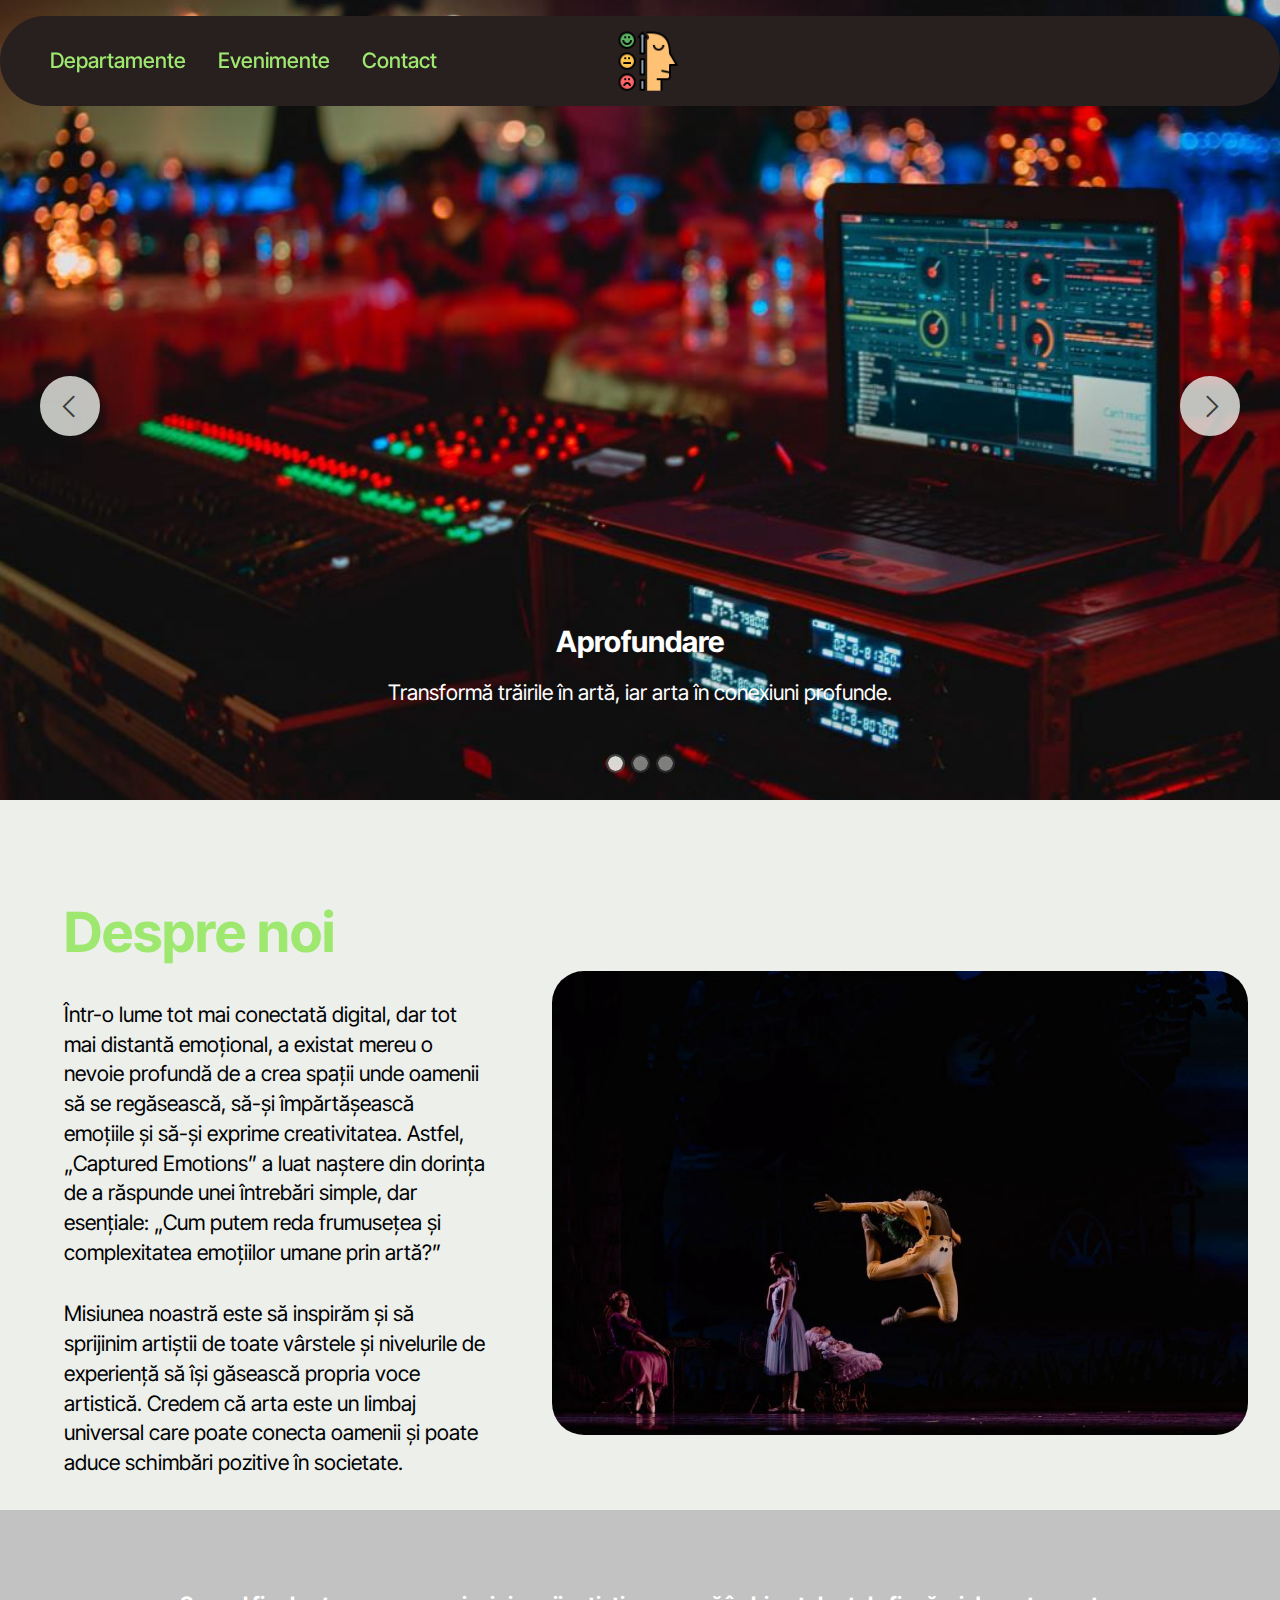
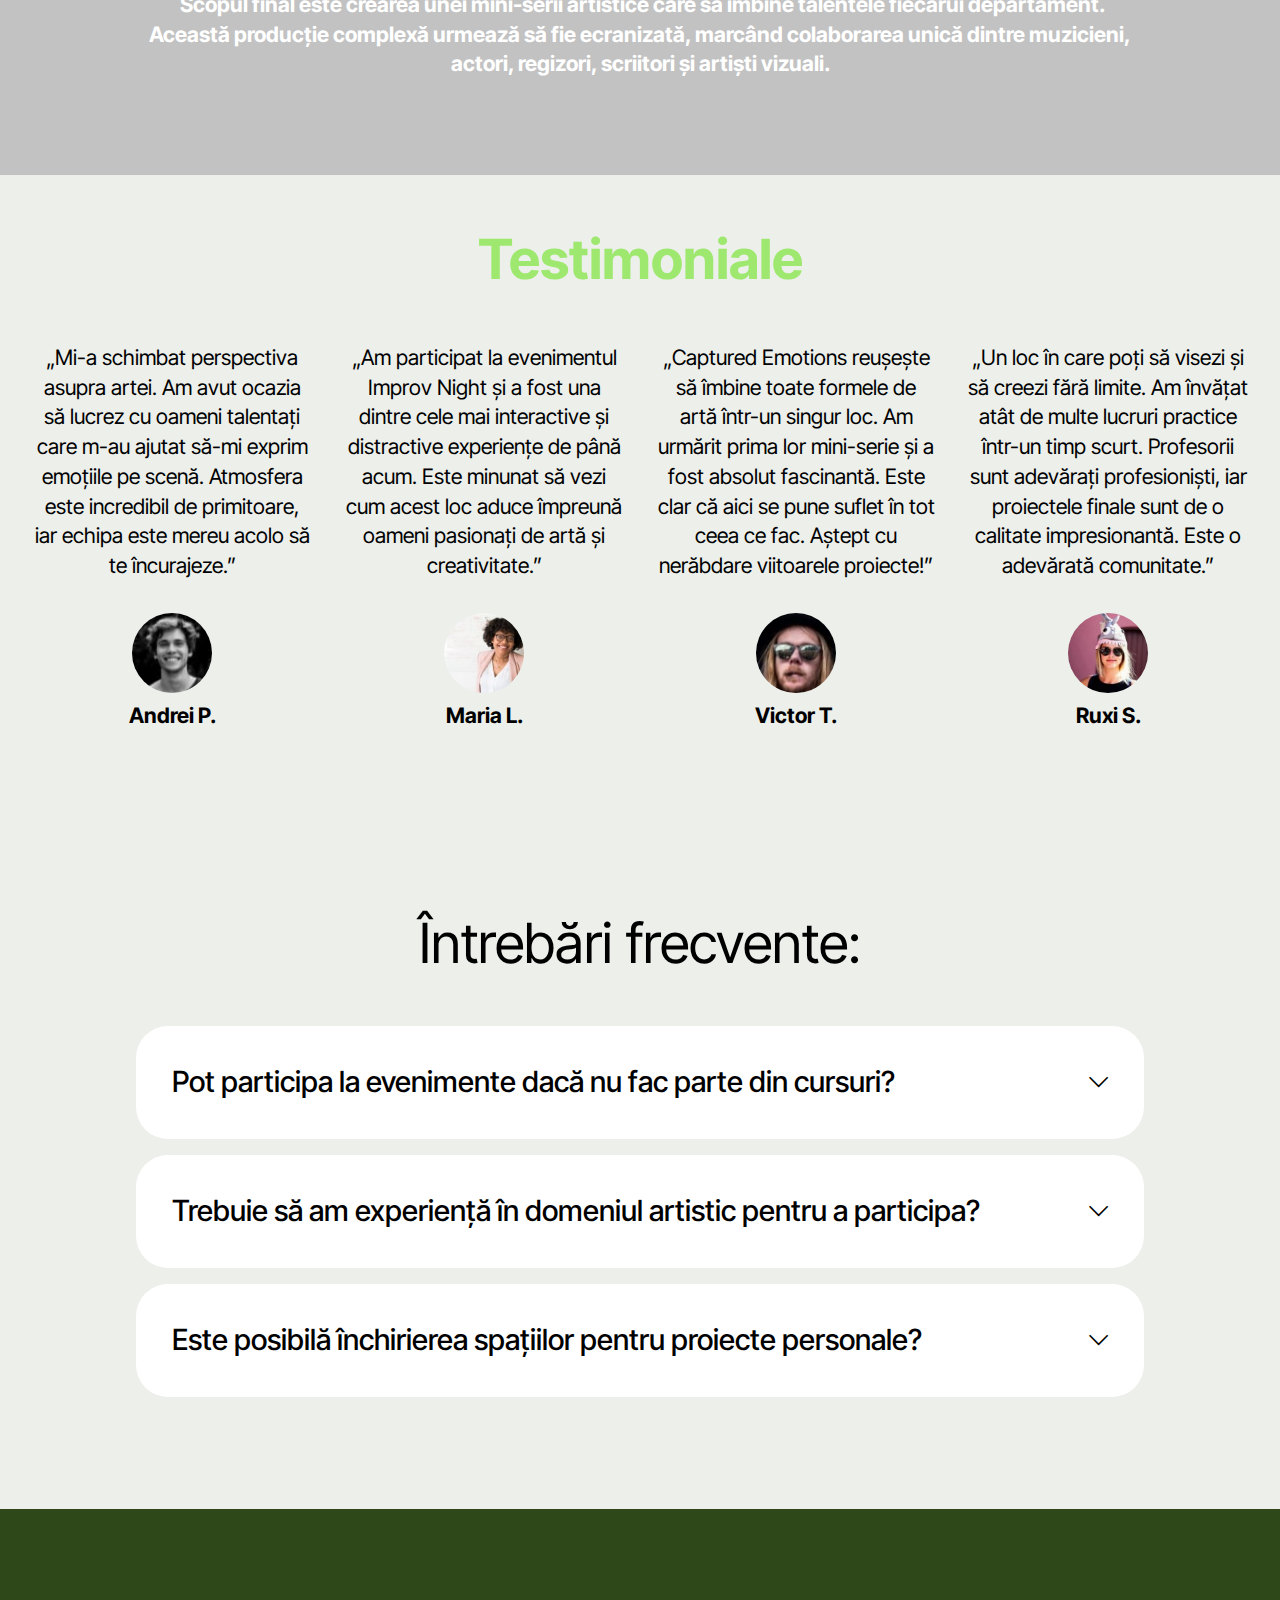
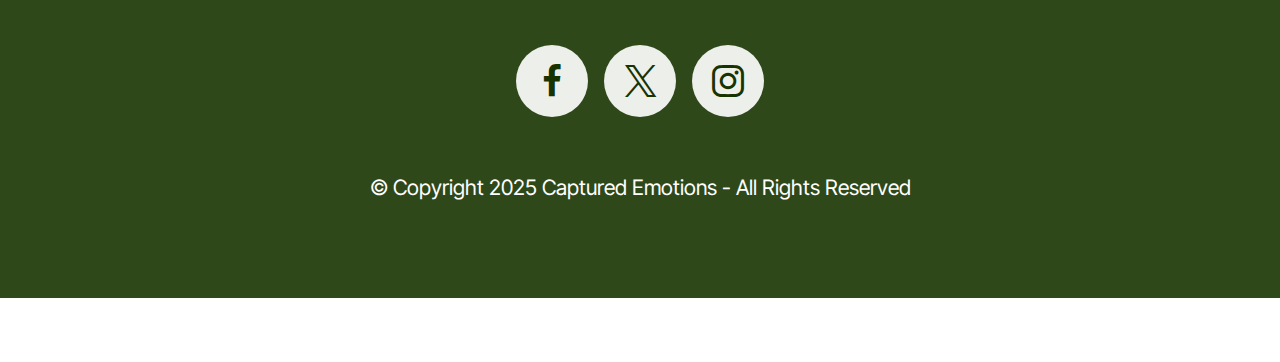
==== commit 99832255: "Update index.html" ====
--- a/index.html
+++ b/index.html
@@ -43,7 +43,7 @@
 
 <body>
 
-	<section data-bs-version="5.1" class="menu menu3 cid-uA8SkKjH9A" id="menu03-t">
+	<div data-bs-version="5.1" class="menu menu3 cid-uA8SkKjH9A" id="menu03-t">
 
 
 		<nav class="navbar navbar-dropdown navbar-fixed-top navbar-expand-lg">
@@ -82,7 +82,7 @@
 				</div>
 			</div>
 		</nav>
-	</section>
+	</div>
 
 	<section data-bs-version="5.1" class="slider3 cid-uA8SqcGTtY" id="slider03-u">
 
@@ -382,7 +382,7 @@
 		</div>
 	</section>
 
-	<section data-bs-version="5.1" class="footer3 cid-uAfP8tw68P" id="footer03-17">
+	<div data-bs-version="5.1" class="footer3 cid-uAfP8tw68P" id="footer03-17">
 
 
 
@@ -420,15 +420,14 @@
 				</div>
 			</div>
 		</div>
-	</section>
-	<section class="display-7"
+	</div>
+	<div class="display-7"
 		style="padding: 0;align-items: center;justify-content: center;flex-wrap: wrap;    align-content: center;display: flex;position: relative;height: 4rem;">
 		<a href="https://mobiri.se/3699355"
 			style="flex: 1 1;height: 4rem;position: absolute;width: 100%;z-index: 1;"><img alt="" style="height: 4rem;"
 				src="[data-uri]"></a>
-		<p style="margin: 0;text-align: center;" class="display-7">&#8204;</p><a style="z-index:1"
-			href="https://mobirise.com"> Website Builder Software</a>
-	</section>
+		
+</div>
 	<script src="assets/bootstrap/js/bootstrap.bundle.min.js"></script>
 	<script src="assets/smoothscroll/smooth-scroll.js"></script>
 	<script src="assets/ytplayer/index.js"></script>
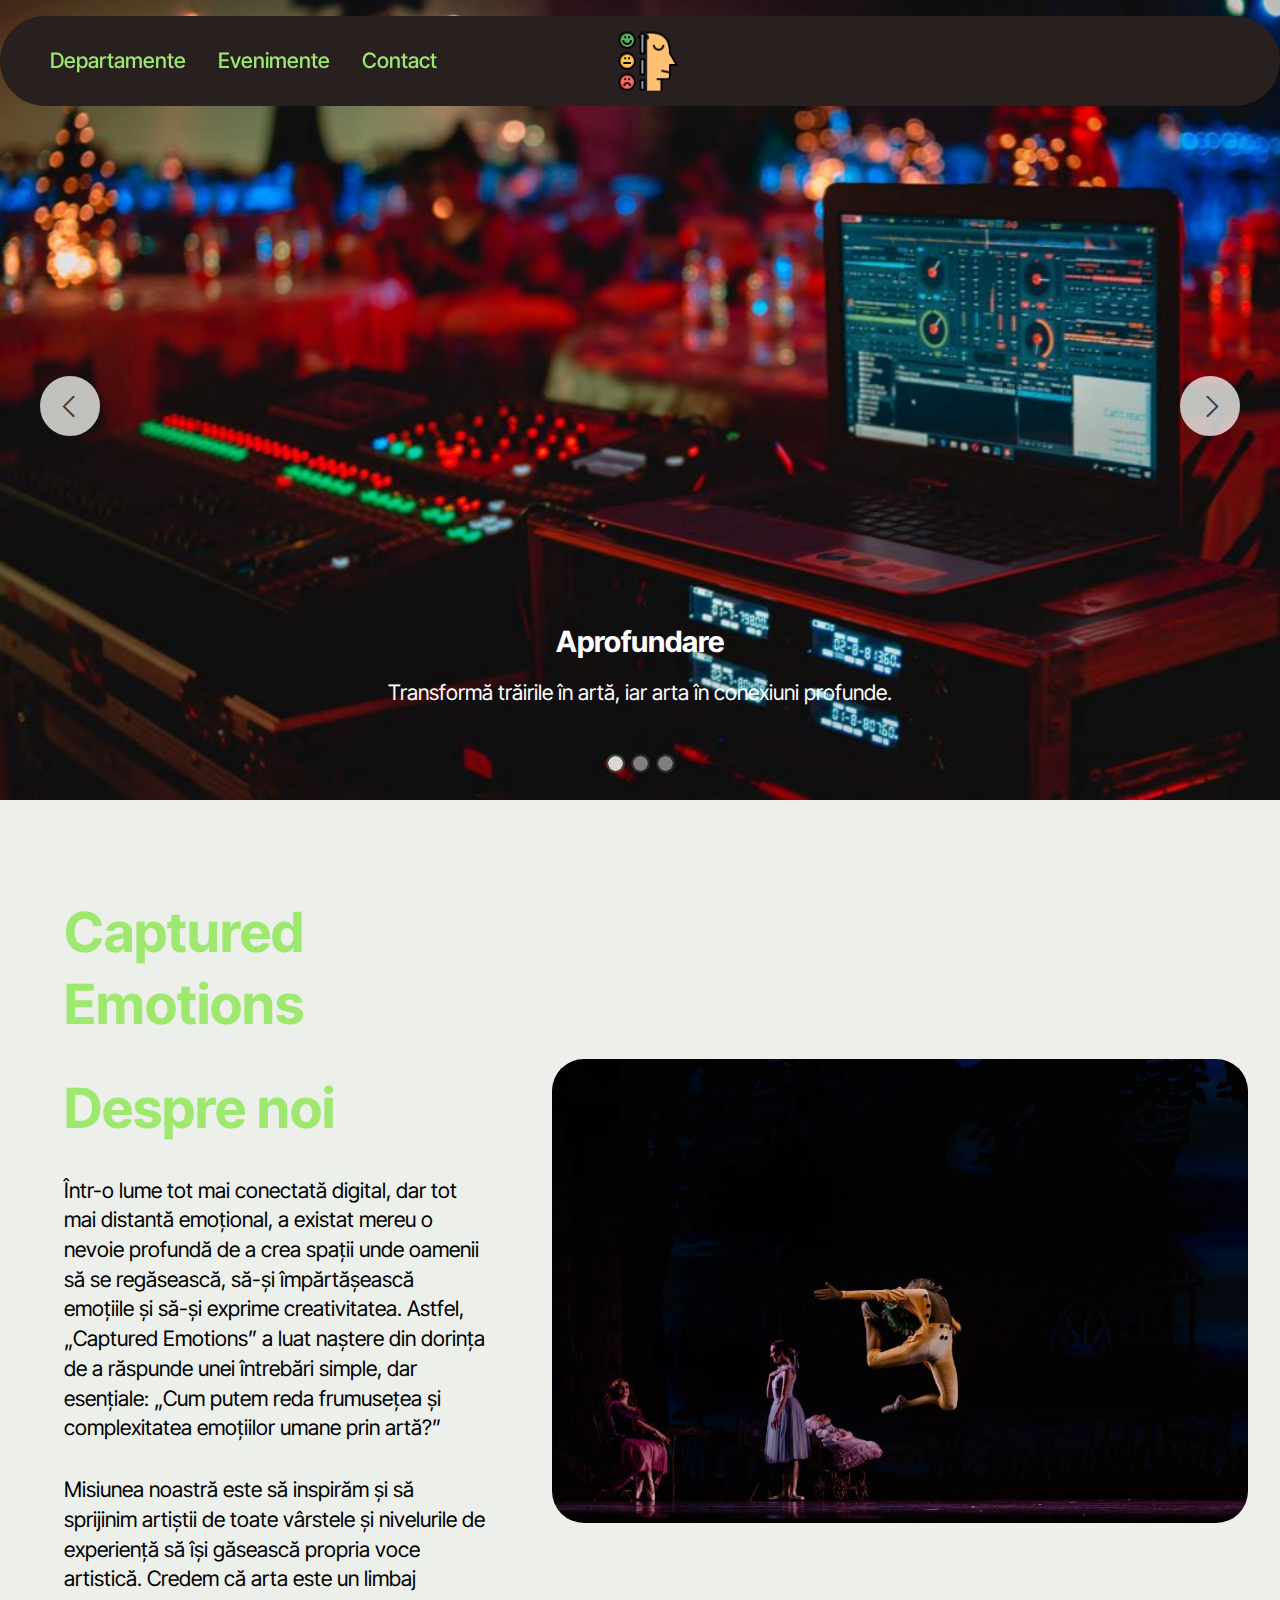
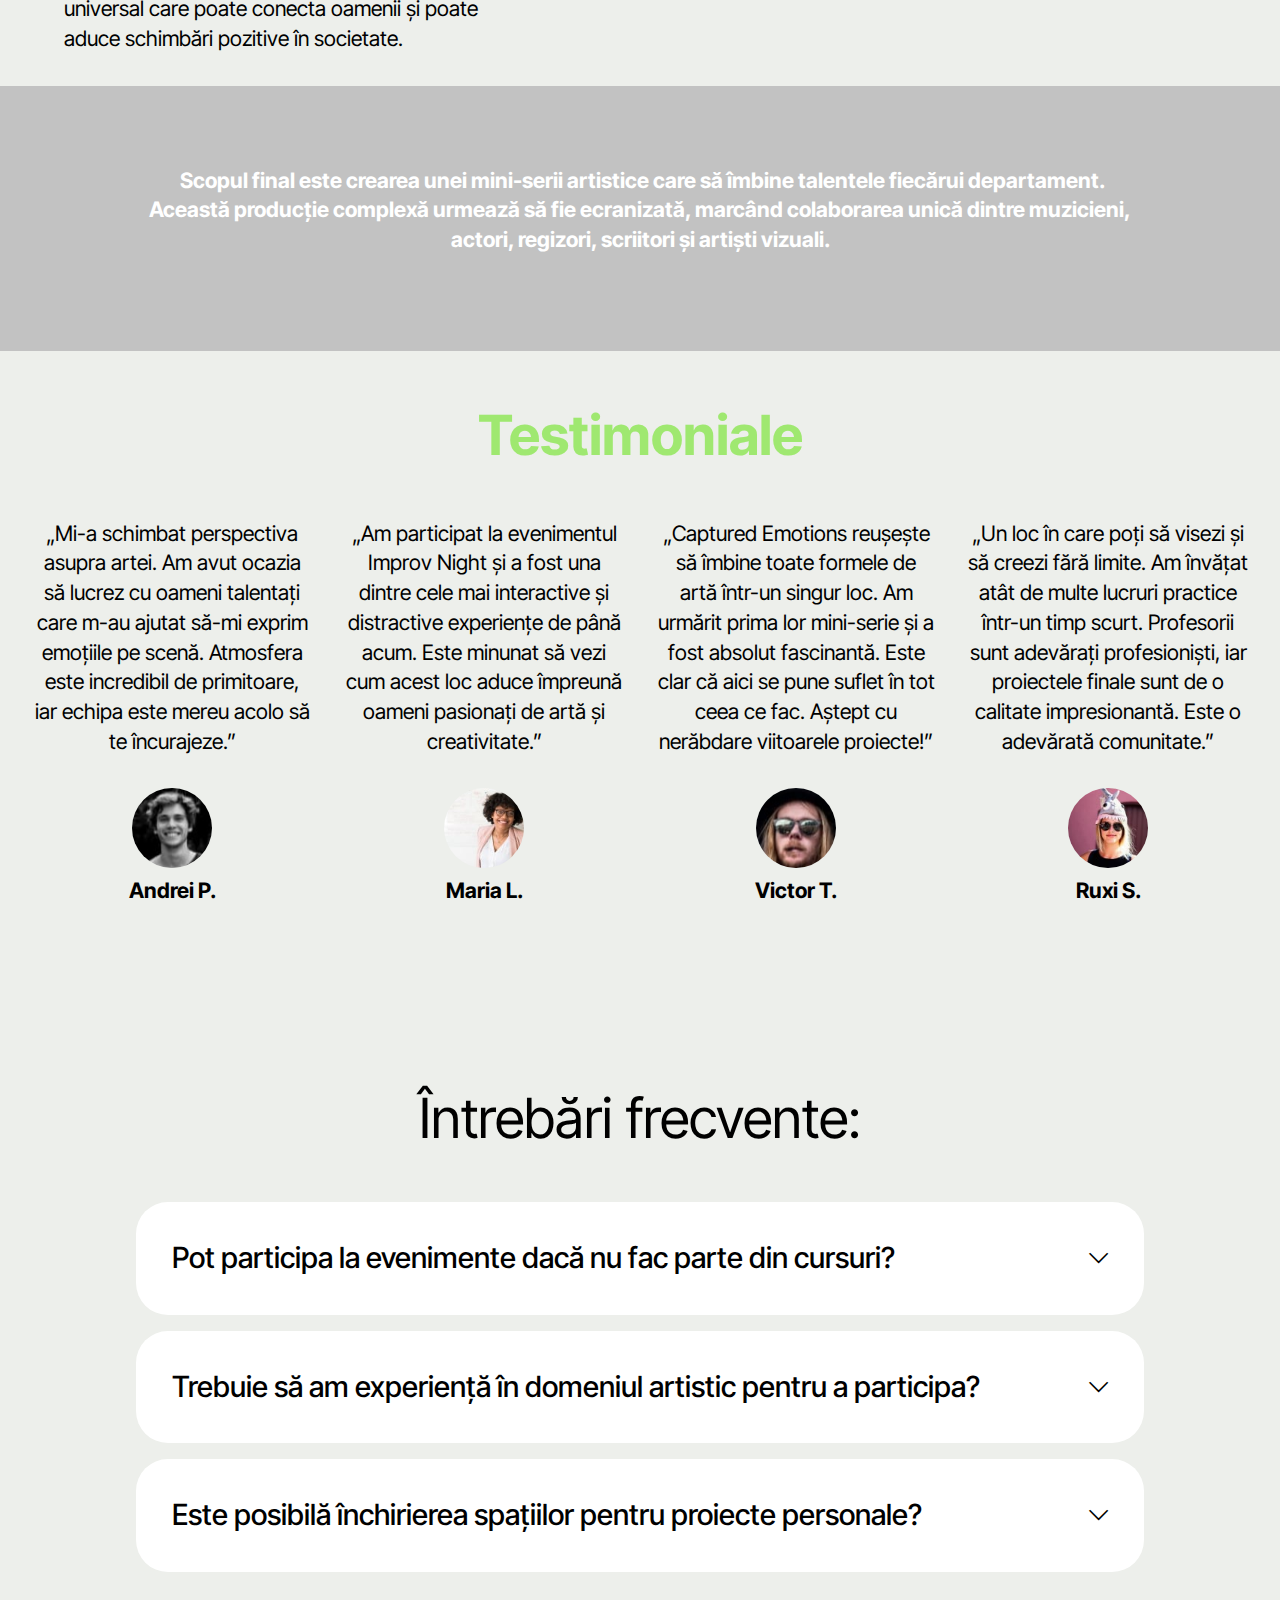
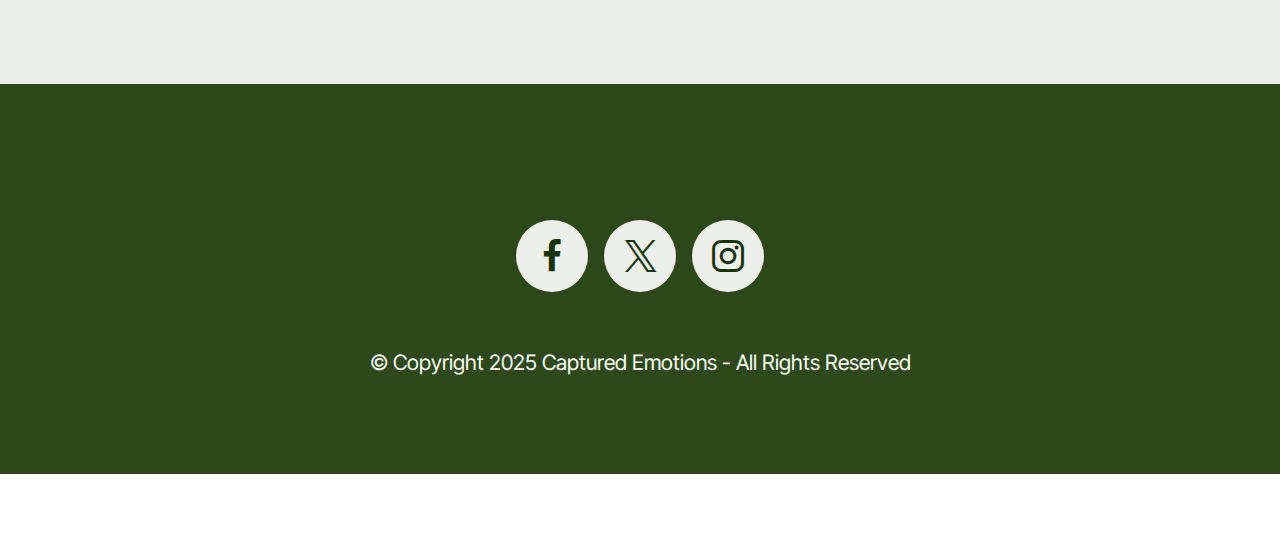
==== commit f4f3f708: "version 3?" ====
--- a/index.html
+++ b/index.html
@@ -7,7 +7,7 @@
 	<meta name="generator" content="Mobirise v5.9.18, mobirise.com">
 	<meta name="viewport" content="width=device-width, initial-scale=1, minimum-scale=1">
 	<link rel="shortcut icon" href="assets/images/logo1-256x256.png" type="image/x-icon">
-	
+
 	<meta name="author" content="Ioniță Daria-Elena">
 	<meta name="description"
 		content="Organizație Non-Guvernamentală din Cluj care promovează exprimarea trăirilor intense prin artă.">
@@ -84,7 +84,7 @@
 		</nav>
 	</div>
 
-	<section data-bs-version="5.1" class="slider3 cid-uA8SqcGTtY" id="slider03-u">
+	<div data-bs-version="5.1" class="slider3 cid-uA8SqcGTtY" id="slider03-u">
 
 		<div class="carousel slide" id="uAfZjAQCF3" data-ride="carousel" data-bs-ride="carousel" data-interval="3000"
 			data-bs-interval="3000">
@@ -154,7 +154,7 @@
 				<span class="sr-only visually-hidden">Next</span>
 			</a>
 		</div>
-	</section>
+	</div>
 
 	<section data-bs-version="5.1" class="start article2 cid-uzYpY2FoyT" id="article02-2">
 
@@ -170,7 +170,9 @@
 				</div>
 				<div class="col-12 col-md-12 col-lg">
 					<div class="text-wrapper align-left">
-						<h1 class="mbr-section-title mbr-fonts-style mb-4 display-2"><strong>Despre noi</strong></h1>
+						<h1 class="mbr-section-title mbr-fonts-style mb-4 display-2"> <strong>Captured Emotions</strong>
+						</h1>
+						<h2 class="mbr-section-title mbr-fonts-style mb-4 display-2"><strong>Despre noi</strong></h2>
 						<p class="mbr-text align-left mbr-fonts-style mb-4 display-7">Într-o lume tot mai conectată
 							digital, dar tot mai distantă emoțional, a existat mereu o nevoie profundă de a crea spații
 							unde oamenii să se regăsească, să-și împărtășească emoțiile și să-și exprime creativitatea.
@@ -189,7 +191,7 @@
 		</div>
 	</section>
 
-	<section data-bs-version="5.1" class="article14 cid-uzYr34WGi6" id="article14-9">
+	<div data-bs-version="5.1" class="article14 cid-uzYr34WGi6" id="article14-9">
 
 		<div class="container">
 			<div class="row justify-content-center">
@@ -202,7 +204,7 @@
 				</div>
 			</div>
 		</div>
-	</section>
+	</div>
 
 	<section data-bs-version="5.1" class="people05 cid-uAb0Muv2iM" id="people05-v">
 
@@ -307,7 +309,7 @@
 						<div id="bootstrap-accordion_30" class="panel-group accordionStyles accordion" role="tablist"
 							aria-multiselectable="true">
 							<div class="card">
-								<div class="card-header" role="tab" id="headingOne">
+								<div class="card-header" role="tab">
 									<a role="button" class="panel-title collapsed" data-toggle="collapse"
 										data-bs-toggle="collapse" data-core="" href="#collapse1_30"
 										aria-expanded="false" aria-controls="collapse1">
@@ -330,7 +332,7 @@
 								</div>
 							</div>
 							<div class="card">
-								<div class="card-header" role="tab" id="headingOne">
+								<div class="card-header" role="tab">
 									<a role="button" class="panel-title collapsed" data-toggle="collapse"
 										data-bs-toggle="collapse" data-core="" href="#collapse2_30"
 										aria-expanded="false" aria-controls="collapse2">
@@ -352,7 +354,7 @@
 								</div>
 							</div>
 							<div class="card">
-								<div class="card-header" role="tab" id="headingOne">
+								<div class="card-header" role="tab">
 									<a role="button" class="panel-title collapsed" data-toggle="collapse"
 										data-bs-toggle="collapse" data-core="" href="#collapse3_30"
 										aria-expanded="false" aria-controls="collapse3">
@@ -426,8 +428,8 @@
 		<a href="https://mobiri.se/3699355"
 			style="flex: 1 1;height: 4rem;position: absolute;width: 100%;z-index: 1;"><img alt="" style="height: 4rem;"
 				src="[data-uri]"></a>
-		
-</div>
+
+	</div>
 	<script src="assets/bootstrap/js/bootstrap.bundle.min.js"></script>
 	<script src="assets/smoothscroll/smooth-scroll.js"></script>
 	<script src="assets/ytplayer/index.js"></script>
